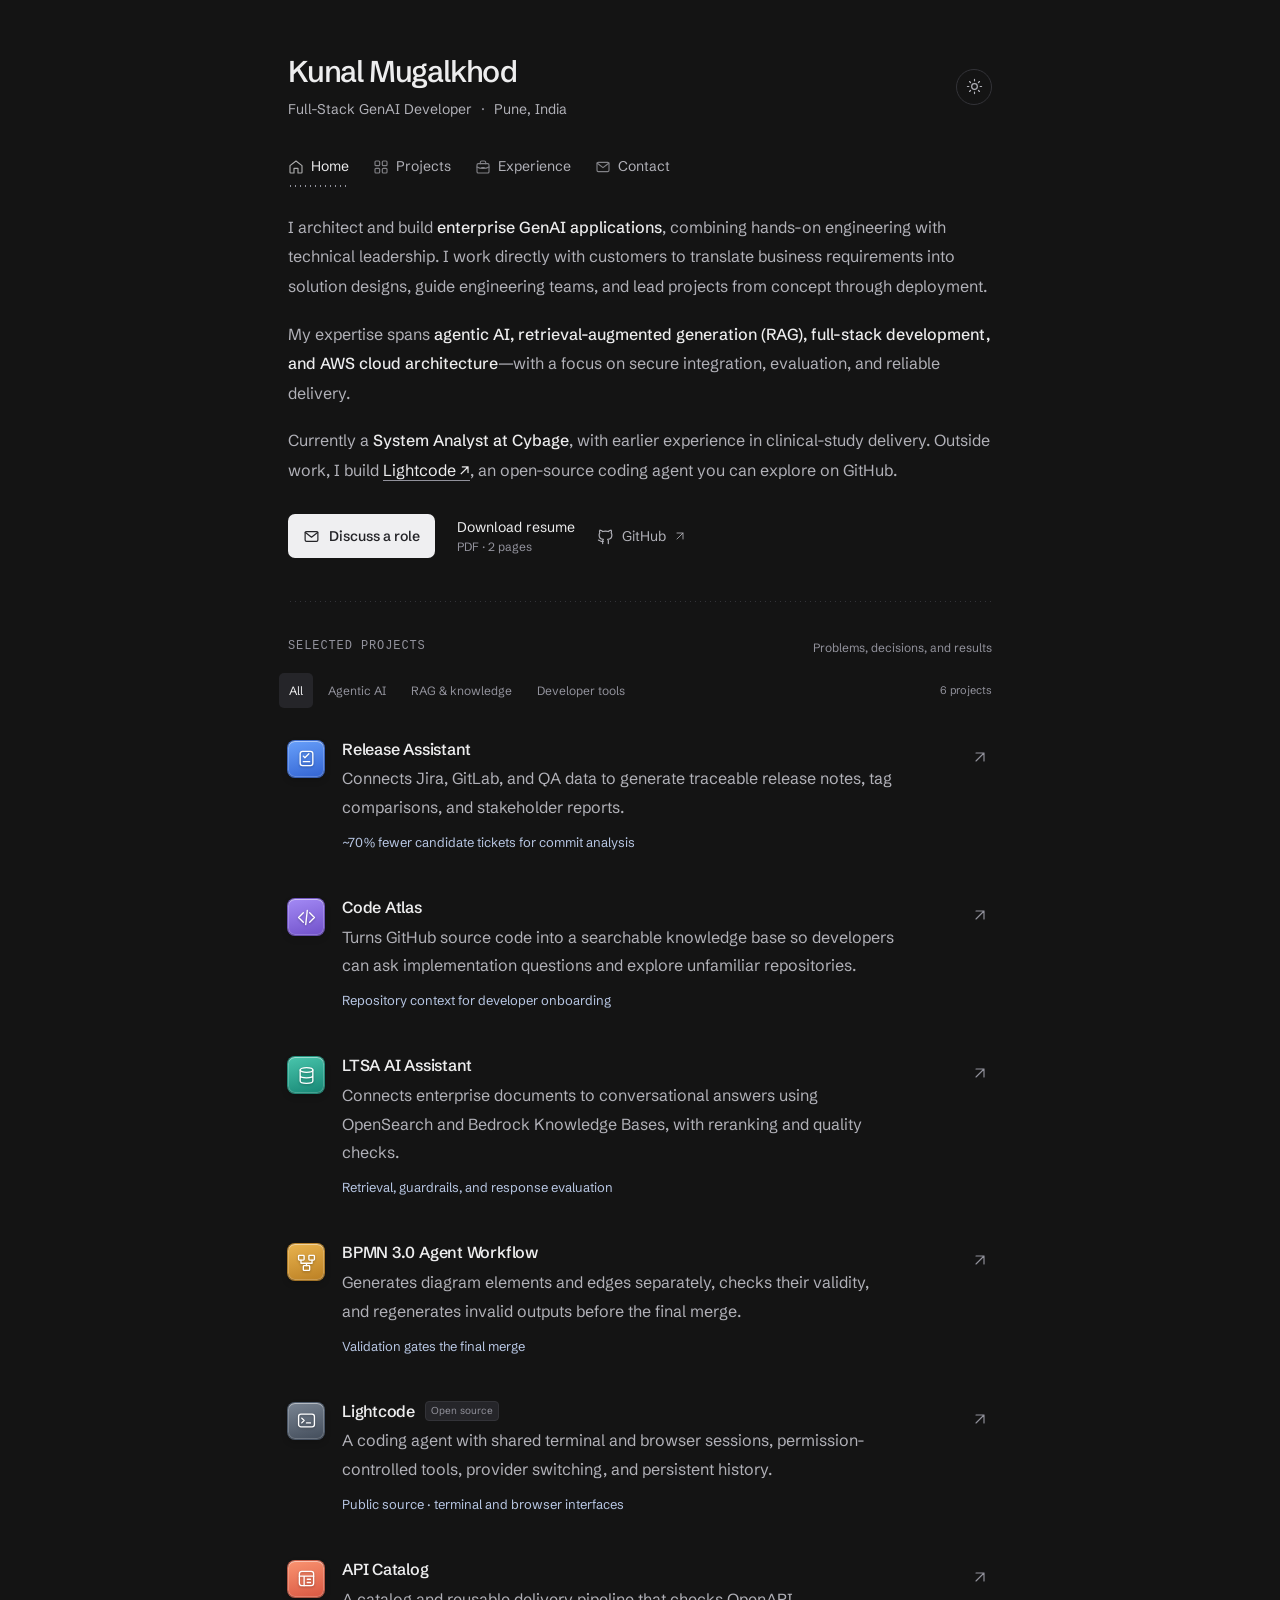
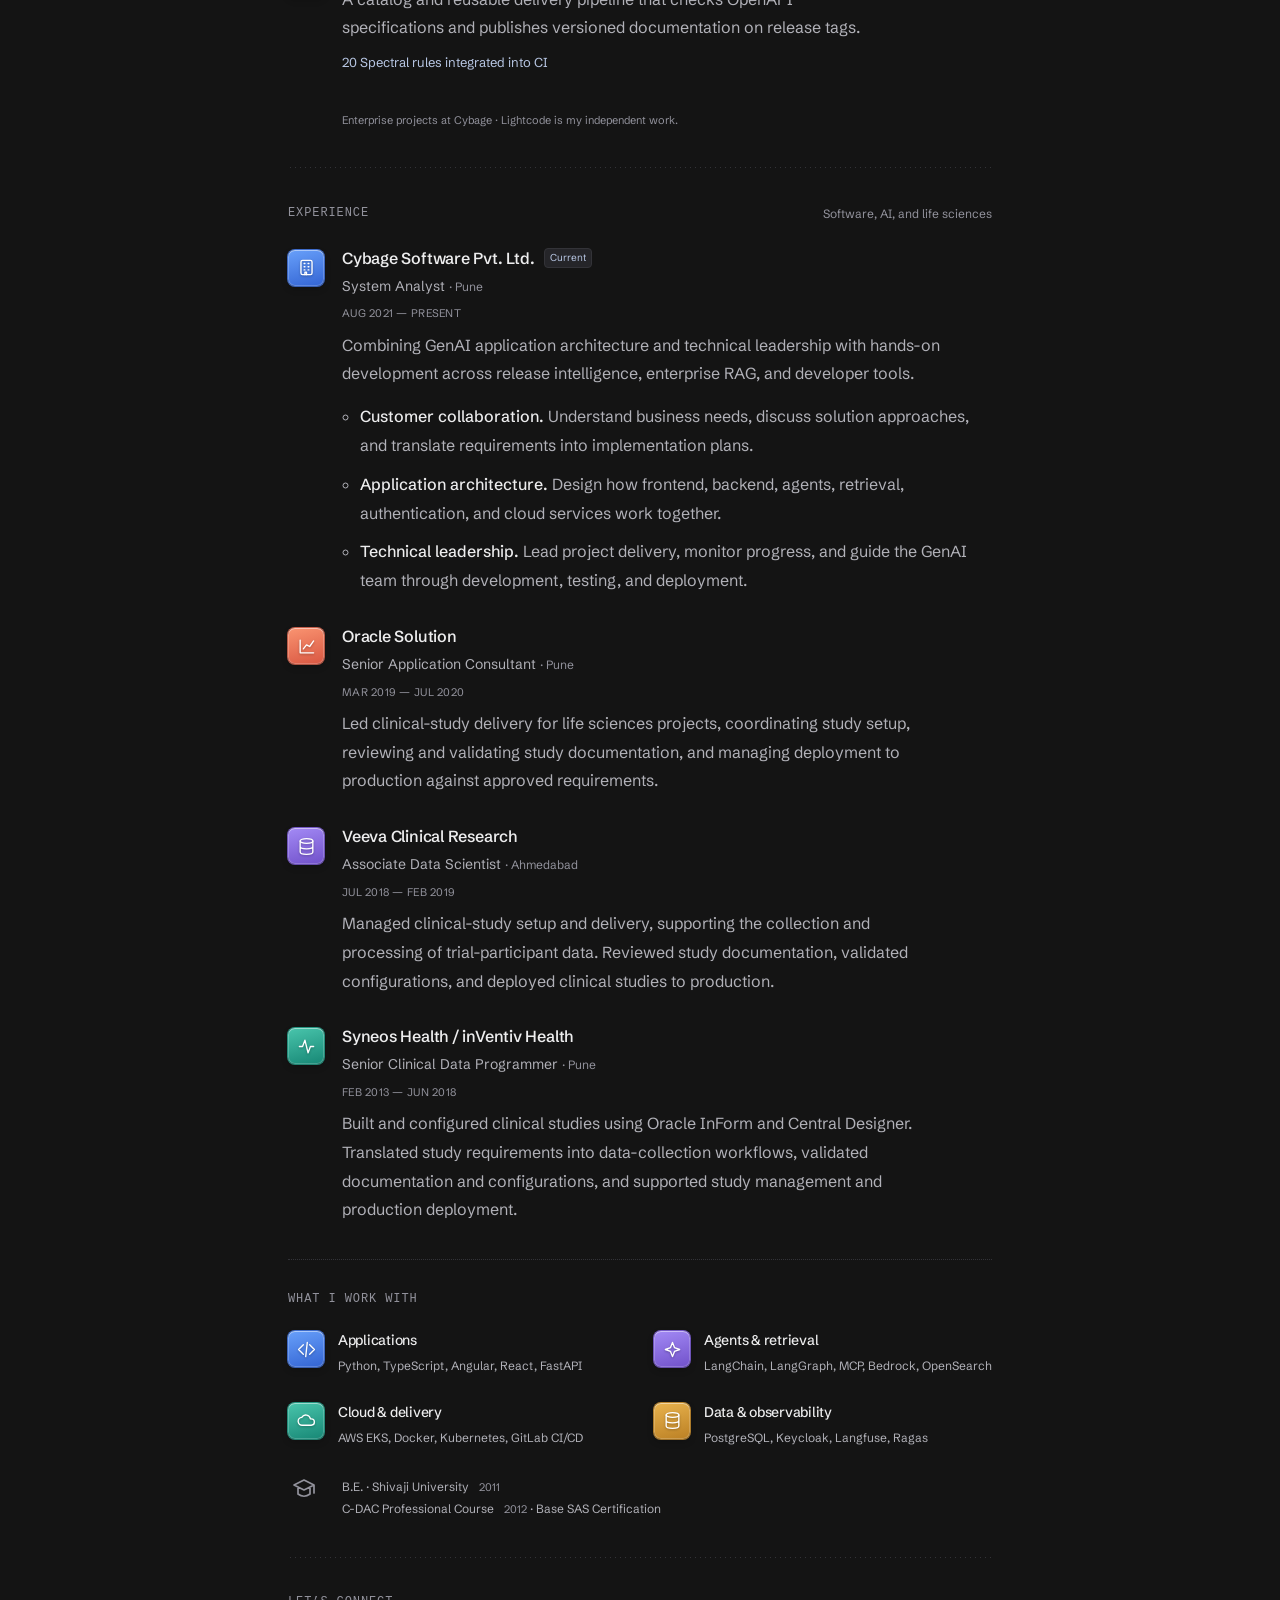
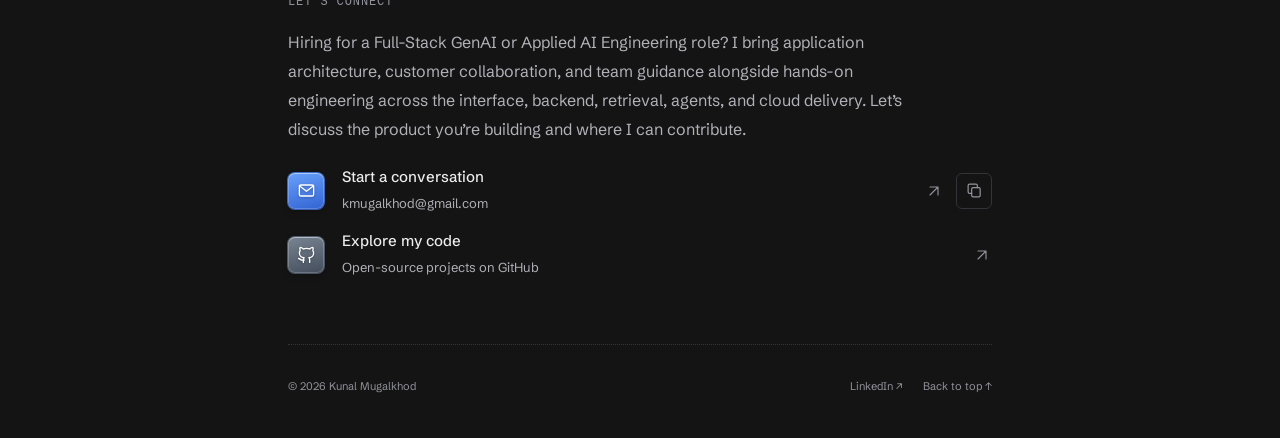
==== index.html @ e8d81442 "Portfolio" ====
<!doctype html>
<html lang="en" data-theme="dark">
<head>
  <meta charset="UTF-8"><meta name="viewport" content="width=device-width, initial-scale=1">
  <meta name="theme-color" content="#141414">
  <meta name="description" content="Kunal Mugalkhod, Full-Stack GenAI Developer. GenAI application architecture, customer collaboration, technical leadership, and hands-on delivery with Python, Angular, FastAPI, and AWS.">
  <meta property="og:title" content="Kunal Mugalkhod — Full-Stack GenAI Developer">
  <meta property="og:description" content="GenAI architecture and technical leadership: translating customer needs into applications, guiding teams, and delivering enterprise AI.">
  <meta property="og:type" content="website">
  <title>Kunal Mugalkhod — Full-Stack GenAI Developer</title>
  <link rel="icon" href="./favicon.svg" type="image/svg+xml">
  <link rel="preload" href="./fonts/Schibsted-latin.woff" as="font" type="font/woff" crossorigin>
  <link rel="stylesheet" href="./styles.css"><script src="./app.js" defer></script>
</head>
<body>
  <a class="skip-link" href="#main">Skip to content</a>
  <div class="page-shell">
    <header id="home" class="site-header wrap">
      <div class="identity-row"><div><h1 id="hero-title">Kunal Mugalkhod</h1><p class="role-line">Full-Stack GenAI Developer <span>·</span> Pune, India</p></div><button id="theme-toggle" class="theme-toggle" aria-label="Switch to light theme" title="Switch to light theme"><svg viewBox="0 0 24 24" fill="none" stroke="currentColor" stroke-width="1.7" stroke-linecap="round" stroke-linejoin="round" aria-hidden="true"><circle cx="12" cy="12" r="4"/><path d="M12 2v2m0 16v2M2 12h2m16 0h2M5 5l1.4 1.4m11.2 11.2L19 19M5 19l1.4-1.4M17.6 6.4 19 5"/></svg></button></div>
      <div class="navigation-row"><nav id="navigation" aria-label="Main navigation"><a href="#home" aria-current="location"><svg viewBox="0 0 24 24" fill="none" stroke="currentColor" stroke-width="1.7" stroke-linecap="round" stroke-linejoin="round" aria-hidden="true"><path d="m3 10 9-7 9 7v10a1 1 0 0 1-1 1h-5v-7H9v7H4a1 1 0 0 1-1-1Z"/></svg><span>Home</span></a><a href="#work"><svg viewBox="0 0 24 24" fill="none" stroke="currentColor" stroke-width="1.7" stroke-linecap="round" stroke-linejoin="round" aria-hidden="true"><rect x="3" y="3" width="7" height="7" rx="1.5"/><rect x="14" y="3" width="7" height="7" rx="1.5"/><rect x="3" y="14" width="7" height="7" rx="1.5"/><rect x="14" y="14" width="7" height="7" rx="1.5"/></svg><span>Projects</span></a><a href="#journey"><svg viewBox="0 0 24 24" fill="none" stroke="currentColor" stroke-width="1.7" stroke-linecap="round" stroke-linejoin="round" aria-hidden="true"><rect x="3" y="7" width="18" height="14" rx="2"/><path d="M8 7V5a2 2 0 0 1 2-2h4a2 2 0 0 1 2 2v2M3 12c5 3 13 3 18 0m-11 1h4"/></svg><span>Experience</span></a><a href="#contact"><svg viewBox="0 0 24 24" fill="none" stroke="currentColor" stroke-width="1.7" stroke-linecap="round" stroke-linejoin="round" aria-hidden="true"><rect x="3" y="5" width="18" height="14" rx="2"/><path d="m3 6 9 7 9-7"/></svg><span>Contact</span></a></nav></div>
    </header>
    <main id="main">
      <section class="hero wrap" aria-labelledby="hero-title">
<div class="intro-prose"><p>I architect and build <strong>enterprise GenAI applications</strong>, combining hands-on engineering with technical leadership. I work directly with customers to translate business requirements into solution designs, guide engineering teams, and lead projects from concept through deployment.</p><p>My expertise spans <strong>agentic AI, retrieval-augmented generation (RAG), full-stack development, and AWS cloud architecture</strong>—with a focus on secure integration, evaluation, and reliable delivery.</p><p>Currently a <strong>System Analyst at Cybage</strong>, with earlier experience in clinical-study delivery. Outside work, I build <a href="https://github.com/kmugalkhod/lightcode" target="_blank" rel="noopener noreferrer" class="inline-link">Lightcode ↗</a>, an open-source coding agent you can explore on GitHub.</p></div>
        <div class="intro-actions"><a class="button primary" href="mailto:kmugalkhod@gmail.com"><svg viewBox="0 0 24 24" fill="none" stroke="currentColor" stroke-width="1.7" stroke-linecap="round" stroke-linejoin="round" aria-hidden="true"><rect x="3" y="5" width="18" height="14" rx="2"/><path d="m3 6 9 7 9-7"/></svg>Discuss a role</a><a class="resume-link" href="./Kunal-Mugalkhod-Resume.pdf" download>Download resume <span>PDF · 2 pages</span></a><a class="social-inline" href="https://github.com/kmugalkhod" target="_blank" rel="noopener noreferrer"><svg viewBox="0 0 24 24" fill="none" stroke="currentColor" stroke-width="1.7" stroke-linecap="round" stroke-linejoin="round" aria-hidden="true"><path d="M9 19c-5 1-5-2-7-2m14 5v-4a3 3 0 0 0-1-2c3 0 6-2 6-6a5 5 0 0 0-1-3 5 5 0 0 0 0-4s-2 0-4 2a13 13 0 0 0-8 0C6 3 4 3 4 3a5 5 0 0 0 0 4 5 5 0 0 0-1 3c0 4 3 6 6 6a3 3 0 0 0-1 2v4"/></svg>GitHub <svg viewBox="0 0 24 24" fill="none" stroke="currentColor" stroke-width="1.7" stroke-linecap="round" stroke-linejoin="round" aria-hidden="true"><path d="M6 18 18 6M6 6h12v12"/></svg></a></div>
      </section>
      <div class="separator wrap" aria-hidden="true"></div>
      <section id="work" class="work-section wrap" aria-labelledby="work-title">
        <div class="section-heading"><h2 id="work-title">Selected projects</h2><span class="section-caption">Problems, decisions, and results</span></div>
        <div class="filter-bar"><div class="filters" role="group" aria-label="Filter projects"><button class="active" data-filter="all" aria-pressed="true">All</button><button data-filter="agents" aria-pressed="false">Agentic AI</button><button data-filter="rag" aria-pressed="false">RAG & knowledge</button><button data-filter="tools" aria-pressed="false">Developer tools</button></div><p id="result-count" aria-live="polite">6 projects</p></div>
        <div id="project-grid" class="project-grid"></div>
        <noscript><p>Project details require JavaScript. My work includes Release Assistant, Code Atlas, LTSA AI Assistant using Amazon OpenSearch and Amazon Bedrock Knowledge Bases, a BPMN 3.0 agent workflow, Lightcode, and API Catalog. <a href="mailto:kmugalkhod@gmail.com">Contact me for details.</a></p></noscript>
        <p class="work-note">Enterprise projects at Cybage · Lightcode is my independent work.</p>
      </section>
      <div class="separator wrap" aria-hidden="true"></div>
      <section id="journey" class="journey-section wrap" aria-labelledby="journey-title">
        <div class="section-heading"><h2 id="journey-title">Experience</h2><span class="section-caption">Software, AI, and life sciences</span></div>
        <ol class="timeline">
          <li><span class="icon-tile blue" aria-hidden="true"><svg viewBox="0 0 24 24" fill="none" stroke="currentColor" stroke-width="1.7" stroke-linecap="round" stroke-linejoin="round" aria-hidden="true"><rect x="5" y="3" width="14" height="18" rx="2"/><path d="M9 7h1m4 0h1m-6 4h1m4 0h1m-6 4h1m4 0h1m-5 6v-3h2v3"/></svg></span><div class="job-content"><div class="job-heading"><h3>Cybage Software Pvt. Ltd.</h3><span class="current-badge">Current</span></div><p class="role">System Analyst <span>· Pune</span></p><p class="timeline-meta">AUG 2021 — PRESENT</p><p class="job-description">Combining GenAI application architecture and technical leadership with hands-on development across release intelligence, enterprise RAG, and developer tools.</p><ul class="job-responsibilities"><li><strong>Customer collaboration.</strong> Understand business needs, discuss solution approaches, and translate requirements into implementation plans.</li><li><strong>Application architecture.</strong> Design how frontend, backend, agents, retrieval, authentication, and cloud services work together.</li><li><strong>Technical leadership.</strong> Lead project delivery, monitor progress, and guide the GenAI team through development, testing, and deployment.</li></ul></div></li>
          <li><span class="icon-tile coral" aria-hidden="true"><svg viewBox="0 0 24 24" fill="none" stroke="currentColor" stroke-width="1.7" stroke-linecap="round" stroke-linejoin="round" aria-hidden="true"><path d="M4 4v16h17M8 15l4-5 4 2 5-7"/></svg></span><div class="job-content"><div class="job-heading"><h3>Oracle Solution</h3></div><p class="role">Senior Application Consultant <span>· Pune</span></p><p class="timeline-meta">MAR 2019 — JUL 2020</p><p class="job-description">Led clinical-study delivery for life sciences projects, coordinating study setup, reviewing and validating study documentation, and managing deployment to production against approved requirements.</p></div></li>
          <li><span class="icon-tile violet" aria-hidden="true"><svg viewBox="0 0 24 24" fill="none" stroke="currentColor" stroke-width="1.7" stroke-linecap="round" stroke-linejoin="round" aria-hidden="true"><ellipse cx="12" cy="5" rx="8" ry="3"/><path d="M4 5v14c0 4 16 4 16 0V5M4 12c0 4 16 4 16 0"/></svg></span><div class="job-content"><div class="job-heading"><h3>Veeva Clinical Research</h3></div><p class="role">Associate Data Scientist <span>· Ahmedabad</span></p><p class="timeline-meta">JUL 2018 — FEB 2019</p><p class="job-description">Managed clinical-study setup and delivery, supporting the collection and processing of trial-participant data. Reviewed study documentation, validated configurations, and deployed clinical studies to production.</p></div></li>
          <li><span class="icon-tile teal" aria-hidden="true"><svg viewBox="0 0 24 24" fill="none" stroke="currentColor" stroke-width="1.7" stroke-linecap="round" stroke-linejoin="round" aria-hidden="true"><path d="M3 12h4l3-8 4 16 3-8h4"/></svg></span><div class="job-content"><div class="job-heading"><h3>Syneos Health / inVentiv Health</h3></div><p class="role">Senior Clinical Data Programmer <span>· Pune</span></p><p class="timeline-meta">FEB 2013 — JUN 2018</p><p class="job-description">Built and configured clinical studies using Oracle InForm and Central Designer. Translated study requirements into data-collection workflows, validated documentation and configurations, and supported study management and production deployment.</p></div></li>
        </ol>
        <div class="skills-section"><h3 class="subheading">What I work with</h3><div class="skill-grid">
          <div class="skill-item"><span class="icon-tile blue" aria-hidden="true"><svg viewBox="0 0 24 24" fill="none" stroke="currentColor" stroke-width="1.7" stroke-linecap="round" stroke-linejoin="round" aria-hidden="true"><path d="m8 6-6 6 6 6m8-12 6 6-6 6m-3-15-2 18"/></svg></span><div><h4>Applications</h4><p>Python, TypeScript, Angular, React, FastAPI</p></div></div>
          <div class="skill-item"><span class="icon-tile violet" aria-hidden="true"><svg viewBox="0 0 24 24" fill="none" stroke="currentColor" stroke-width="1.7" stroke-linecap="round" stroke-linejoin="round" aria-hidden="true"><path d="m12 3 2.5 6.5L21 12l-6.5 2.5L12 21l-2.5-6.5L3 12l6.5-2.5Z"/></svg></span><div><h4>Agents & retrieval</h4><p>LangChain, LangGraph, MCP, Bedrock, OpenSearch</p></div></div>
          <div class="skill-item"><span class="icon-tile teal" aria-hidden="true"><svg viewBox="0 0 24 24" fill="none" stroke="currentColor" stroke-width="1.7" stroke-linecap="round" stroke-linejoin="round" aria-hidden="true"><path d="M7 18h11a4 4 0 0 0 0-8h-1a6 6 0 0 0-11-2 5 5 0 0 0 1 10Z"/></svg></span><div><h4>Cloud & delivery</h4><p>AWS EKS, Docker, Kubernetes, GitLab CI/CD</p></div></div>
          <div class="skill-item"><span class="icon-tile amber" aria-hidden="true"><svg viewBox="0 0 24 24" fill="none" stroke="currentColor" stroke-width="1.7" stroke-linecap="round" stroke-linejoin="round" aria-hidden="true"><ellipse cx="12" cy="5" rx="8" ry="3"/><path d="M4 5v14c0 4 16 4 16 0V5M4 12c0 4 16 4 16 0"/></svg></span><div><h4>Data & observability</h4><p>PostgreSQL, Keycloak, Langfuse, Ragas</p></div></div>
        </div></div>
        <div class="education"><svg viewBox="0 0 24 24" fill="none" stroke="currentColor" stroke-width="1.7" stroke-linecap="round" stroke-linejoin="round" aria-hidden="true"><path d="m2 9 10-5 10 5-10 5L2 9Zm4 2v7c4 3 8 3 12 0v-7M22 9v8"/></svg><div><p>B.E. · Shivaji University <span>2011</span></p><p>C-DAC Professional Course <span>2012</span> · Base SAS Certification</p></div></div>
        <div class="separator" aria-hidden="true"></div>
        <div id="contact" class="contact-section"><div class="section-heading"><h2>Let’s connect</h2></div><p class="contact-intro">Hiring for a Full-Stack GenAI or Applied AI Engineering role? I bring application architecture, customer collaboration, and team guidance alongside hands-on engineering across the interface, backend, retrieval, agents, and cloud delivery. Let’s discuss the product you’re building and where I can contribute.</p>
          <div class="contact-list"><div class="contact-row"><a class="contact-link" href="mailto:kmugalkhod@gmail.com"><span class="icon-tile blue" aria-hidden="true"><svg viewBox="0 0 24 24" fill="none" stroke="currentColor" stroke-width="1.7" stroke-linecap="round" stroke-linejoin="round" aria-hidden="true"><rect x="3" y="5" width="18" height="14" rx="2"/><path d="m3 6 9 7 9-7"/></svg></span><span><strong>Start a conversation</strong><span class="contact-description">kmugalkhod@gmail.com</span></span><span class="row-arrow"><svg viewBox="0 0 24 24" fill="none" stroke="currentColor" stroke-width="1.7" stroke-linecap="round" stroke-linejoin="round" aria-hidden="true"><path d="M6 18 18 6M6 6h12v12"/></svg></span></a><button id="copy-email" aria-label="Copy email address" title="Copy email"><svg viewBox="0 0 24 24" fill="none" stroke="currentColor" stroke-width="1.7" stroke-linecap="round" stroke-linejoin="round" aria-hidden="true"><rect x="8" y="8" width="12" height="13" rx="2"/><path d="M16 8V5a2 2 0 0 0-2-2H5a2 2 0 0 0-2 2v9a2 2 0 0 0 2 2h3"/></svg></button></div><a class="contact-link" href="https://github.com/kmugalkhod" target="_blank" rel="noopener noreferrer"><span class="icon-tile slate" aria-hidden="true"><svg viewBox="0 0 24 24" fill="none" stroke="currentColor" stroke-width="1.7" stroke-linecap="round" stroke-linejoin="round" aria-hidden="true"><path d="M9 19c-5 1-5-2-7-2m14 5v-4a3 3 0 0 0-1-2c3 0 6-2 6-6a5 5 0 0 0-1-3 5 5 0 0 0 0-4s-2 0-4 2a13 13 0 0 0-8 0C6 3 4 3 4 3a5 5 0 0 0 0 4 5 5 0 0 0-1 3c0 4 3 6 6 6a3 3 0 0 0-1 2v4"/></svg></span><span><strong>Explore my code</strong><span class="contact-description">Open-source projects on GitHub</span></span><span class="row-arrow"><svg viewBox="0 0 24 24" fill="none" stroke="currentColor" stroke-width="1.7" stroke-linecap="round" stroke-linejoin="round" aria-hidden="true"><path d="M6 18 18 6M6 6h12v12"/></svg></span></a></div>
          <span id="copy-status" role="status"></span>
        </div>
      </section>
    </main>
    <footer class="wrap"><span>© 2026 Kunal Mugalkhod</span><div class="social-links"><a href="https://www.linkedin.com/in/kunal-mugalkhod-437027b0/" target="_blank" rel="noopener noreferrer">LinkedIn ↗</a><a href="#home" aria-label="Back to top">Back to top ↑</a></div></footer>
  </div>
  <dialog id="project-dialog" aria-labelledby="dialog-title"><button class="dialog-close" aria-label="Close project details">✕</button><div id="dialog-content"></div></dialog>
</body>
</html>
---- styles.css ----
@font-face{font-family:"Schibsted Grotesk";src:url('./fonts/Schibsted-latin.woff') format('woff');font-style:normal;font-weight:400 900;font-display:swap}
:root{color-scheme:dark;--bg:#141414;--shell:#141414;--panel:#1b1b1d;--hover:#202023;--text:#ededee;--muted:#b1b1b8;--faint:#92929c;--line:#333338;--accent:#b8c7e4;--tag:#252529;--button:#efeff1;--button-text:#242428;--font:"Schibsted Grotesk",ui-sans-serif,system-ui,sans-serif;--mono:ui-monospace,SFMono-Regular,Consolas,monospace}
html[data-theme="light"]{color-scheme:light;--bg:#f6f5f3;--shell:#f6f5f3;--panel:#fff;--hover:#eae9e7;--text:#282830;--muted:#5b5b66;--faint:#73737e;--line:#cfced4;--accent:#365e91;--tag:#eeedf0;--button:#282830;--button-text:#fff}
*{box-sizing:border-box}html{scroll-behavior:smooth;scroll-padding-top:24px}body{margin:0;background:var(--bg);color:var(--text);font:16px/1.75 var(--font);-webkit-font-smoothing:antialiased}body:has(dialog[open]){overflow:hidden}::selection{background:#677eb15c}a{color:inherit;text-decoration:none}button{font:inherit;color:inherit;cursor:pointer;border:0;background:none}a,button{-webkit-tap-highlight-color:transparent}a:focus-visible,button:focus-visible{outline:2px solid var(--accent);outline-offset:5px}button:disabled{cursor:default;opacity:.5}[hidden]{display:none!important}svg{display:block;flex-shrink:0;width:20px;height:20px}h1,h2,h3,h4,p{margin:0}h1,h2,h3,h4{line-height:1.35;font-weight:550;letter-spacing:-.018em}p{overflow-wrap:break-word}.page-shell{min-height:100vh}.wrap{width:calc(100% - 48px);max-width:704px;margin-inline:auto}.site-header{padding-top:52px}.identity-row{display:flex;align-items:center;justify-content:space-between;gap:24px}.identity-row h1{font-size:30px;font-weight:550;letter-spacing:-.04em}.role-line{font-size:14px;line-height:1.7;color:var(--muted);margin-top:5px}.role-line>span{color:var(--faint);margin:0 5px}.theme-toggle{width:36px;height:36px;display:grid;place-items:center;border:1px solid var(--line);border-radius:50%;color:var(--muted);flex-shrink:0}.theme-toggle svg{width:17px;height:17px}.theme-toggle:hover{background:var(--hover);color:var(--text)}.navigation-row{margin-top:24px;position:relative}nav{display:flex;gap:24px;align-items:center;font-size:14px;color:var(--muted)}nav>a{display:flex;align-items:center;gap:7px;padding:9px 0;position:relative}nav>a>svg{width:16px;height:16px;opacity:.7}nav>a:after{content:'';height:2px;position:absolute;inset-inline:0;bottom:1px;background-image:radial-gradient(circle,var(--faint) 1px,transparent 1px);background-size:5px 2px;opacity:0;transition:opacity .2s}nav>a[aria-current],nav>a:hover{color:var(--text)}nav>a[aria-current]:after,nav>a:hover:after{opacity:1}.menu-toggle{display:none}.skip-link{position:fixed;left:15px;top:10px;padding:10px 16px;background:var(--button);color:var(--button-text);z-index:200;transform:translateY(-160%)}.skip-link:focus{transform:none}
.hero{padding-top:25px}.intro-prose{font-size:16px;line-height:1.85;color:var(--muted)}.intro-prose p+p{margin-top:18px}.intro-prose strong{font-weight:500;color:var(--text)}.inline-link{color:var(--text);text-decoration:underline;text-decoration-color:var(--faint);text-underline-offset:4px}.inline-link:hover{color:var(--accent)}.intro-actions{display:flex;gap:24px;align-items:center;margin-top:23px}.button{display:inline-flex;align-items:center;justify-content:center;gap:9px;font-size:13px;font-weight:550;padding:10px 15px;border-radius:7px;min-height:42px;transition:transform .18s,opacity .18s}.primary{color:var(--button-text);background:var(--button)}.primary:hover{opacity:.87;transform:translateY(-1px)}.button svg{width:17px;height:17px}.social-inline{display:flex;align-items:center;gap:8px;min-height:42px;font-size:13px;color:var(--muted)}.social-inline>svg{width:17px;height:17px}.social-inline>svg:last-child{width:12px;height:12px}.social-inline:hover{color:var(--text)}.separator{height:1px;margin-top:37px;margin-bottom:35px;background-image:radial-gradient(circle,var(--line) .8px,transparent .8px);background-size:5px 1px;background-repeat:repeat-x}
.section-heading{display:flex;align-items:center;justify-content:space-between;gap:20px}.section-heading h2,.subheading{font:12px/1.6 var(--mono);text-transform:uppercase;font-weight:400;letter-spacing:.075em;color:var(--faint)}.section-caption{font-size:12px;color:var(--faint)}.filter-bar{display:flex;align-items:center;justify-content:space-between;gap:10px;margin:15px 0 12px}.filters{display:flex;gap:5px;flex-wrap:wrap}.filters button{font-size:12px;color:var(--faint);padding:7px 9px;min-height:34px;border:1px solid transparent;border-radius:5px;line-height:1.6;transition:color .2s,background .2s}.filters button:first-child{margin-left:-9px}.filters button.active{background:var(--tag);color:var(--text)}.filters button:hover{background:var(--hover);color:var(--text)}#result-count{color:var(--faint);font-size:11px;white-space:nowrap}.project-grid{display:flex;flex-direction:column;gap:6px}.project-card{position:relative;display:grid;grid-template-columns:36px minmax(0,1fr) 24px;gap:18px;align-items:start;padding:15px 12px;margin-inline:-12px;border-radius:10px;transition:background .22s;isolation:isolate}.project-card:hover{background:var(--hover)}.project-card:has(button:focus-visible){outline:2px solid var(--accent);outline-offset:3px}.project-card .icon-tile{margin-top:2px}.row-copy{min-width:0}.row-heading{display:flex;gap:10px;align-items:center;flex-wrap:wrap}.row-copy h3{font-size:16px;font-weight:550;letter-spacing:-.014em}.open-badge{font-size:10px;line-height:1.6;color:var(--faint);background:var(--tag);border:1px solid var(--line);border-radius:4px;padding:1px 5px}.card-description{font-size:14px;line-height:1.75;color:var(--muted);margin-top:4px;max-width:555px}.details-button{display:grid;place-items:center;width:24px;height:32px;padding:0;color:var(--faint);margin-top:2px}.details-button:after{content:'';position:absolute;inset:0;border-radius:10px}.details-button svg{width:16px;height:16px;transition:transform .2s}.project-card:hover .details-button{color:var(--text)}.project-card:hover .details-button svg{transform:translate(2px,-2px)}.work-note{font-size:11px;line-height:1.7;color:var(--faint);margin:19px 0 0;padding-left:54px}
.icon-tile{--top:#6395f2;--bottom:#3564ce;--shadow:#426fc7;display:grid;place-items:center;width:36px;height:36px;flex-shrink:0;background:linear-gradient(165deg,var(--top),var(--bottom));border-radius:7px;color:#fff;box-shadow:inset 0 1px 0 #ffffff55,inset 0 0 0 1px #ffffff30,0 3px 7px #0003,0 0 0 1px var(--shadow);position:relative;transition:transform .2s}.icon-tile>svg{width:19px;height:19px;filter:drop-shadow(0 1px 1px #0004)}.blue{--top:#68a0fa;--bottom:#3364d3;--shadow:#416fd0}.coral{--top:#fa9471;--bottom:#d95742;--shadow:#ca624d}.violet{--top:#a38af5;--bottom:#7151ca;--shadow:#785bca}.teal{--top:#49c5ac;--bottom:#178775;--shadow:#289985}.amber{--top:#e9b34e;--bottom:#bb8024;--shadow:#bd872f}.slate{--top:#798492;--bottom:#434d5b;--shadow:#536072}.project-card:hover .icon-tile,.contact-link:hover .icon-tile{transform:translateY(-2px) rotate(-3deg)}
.timeline{list-style:none;margin:23px 0 0;padding:0;display:flex;flex-direction:column;gap:27px}.timeline li{display:grid;grid-template-columns:36px minmax(0,1fr);gap:18px;align-items:start}.timeline li>.icon-tile{margin-top:3px}.job-content{position:relative;min-width:0}.job-heading{display:flex;align-items:center;gap:10px;min-height:23px}.job-content h3{font-size:16px;letter-spacing:-.014em}.current-badge{font-size:10px;line-height:1.6;padding:1px 5px;border:1px solid var(--line);border-radius:4px;color:var(--accent);background:var(--tag)}.role{font-size:14px;color:var(--muted);margin-top:4px}.role>span{color:var(--faint);font-size:12px}.timeline-meta{font-size:11px;color:var(--faint);letter-spacing:.025em;margin-top:6px}.job-description{font-size:13px;line-height:1.8;color:var(--muted);margin-top:7px;max-width:600px}.skills-section{margin-top:35px;padding-top:30px;border-top:1px dotted var(--line)}.skill-grid{display:grid;grid-template-columns:1fr 1fr;gap:26px 28px;margin-top:22px}.skill-item{display:grid;grid-template-columns:36px minmax(0,1fr);gap:14px;align-items:start}.skill-item h4{font-size:14px;font-weight:500}.skill-item p{font-size:12px;line-height:1.8;color:var(--muted);margin-top:5px}.education{display:flex;gap:14px;align-items:flex-start;font-size:12px;line-height:1.8;color:var(--muted);margin-top:28px;padding-left:4px}.education>svg{width:24px;height:24px;color:var(--faint);margin-right:12px}.education p>span{font-size:11px;color:var(--faint);margin-left:7px}.contact-intro{font-size:14px;line-height:1.85;color:var(--muted);margin-top:16px;max-width:620px}.contact-list{display:flex;flex-direction:column;gap:15px;margin-top:23px}.contact-row{display:flex;align-items:center;gap:12px}.contact-link{display:grid;grid-template-columns:36px minmax(0,1fr) 20px;align-items:center;gap:18px;flex:1;min-width:0}.contact-link strong{display:block;font-size:15px;font-weight:500;line-height:1.5}.contact-description{display:block;font-size:13px;color:var(--muted);line-height:1.8;margin-top:3px}.row-arrow{color:var(--faint);display:grid;place-items:center}.row-arrow svg{width:16px;height:16px}#copy-email{display:grid;place-items:center;color:var(--faint);width:36px;height:36px;padding:7px;border:1px solid var(--line);border-radius:6px}#copy-email:hover{color:var(--text);background:var(--hover)}#copy-email svg{width:17px;height:17px}#copy-status{display:block;min-height:20px;font-size:12px;color:var(--accent);padding-left:54px;margin-top:10px}footer{display:flex;justify-content:space-between;align-items:center;gap:25px;margin-top:35px!important;padding:24px 0 34px;border-top:1px dotted var(--line);color:var(--faint);font-size:11px}.social-links{display:flex;gap:20px}.social-links a{padding:8px 0}.social-links a:hover{color:var(--text)}
.tags{display:flex;flex-wrap:wrap;gap:7px}.tags span{font-size:12px;color:var(--muted);padding:3px 8px;background:var(--tag);border:1px solid var(--line);border-radius:5px}
dialog{width:min(780px,calc(100% - 36px));max-height:90dvh;padding:38px;border:1px solid var(--line);border-radius:13px;background:var(--shell);color:var(--text);box-shadow:0 25px 100px #0005}dialog::backdrop{background:#0008;backdrop-filter:blur(5px)}.dialog-close{position:absolute;right:13px;top:13px;width:30px;height:30px;border:1px solid var(--line);background:var(--panel);border-radius:50%;font-size:11px;color:var(--muted)}.dialog-close:hover{color:var(--text);background:var(--hover)}.eyebrow{font-size:9px;letter-spacing:.08em;color:var(--faint);line-height:1.8;padding-right:14px}#dialog-title{font-size:29px;margin:16px 0 13px;letter-spacing:-.04em}.dialog-summary{font-size:14px;color:var(--muted);line-height:1.8}.dialog-grid{display:grid;grid-template-columns:1fr 1fr;gap:26px;margin:29px 0}.detail-heading{font-size:10px;letter-spacing:.07em;color:var(--text);margin-bottom:10px}.dialog-grid p,.dialog-grid li{font-size:12px;line-height:1.8;color:var(--muted)}.dialog-grid ul{padding-left:16px;margin:0}.modal-links{display:flex;gap:20px;margin-top:25px}.modal-links a{font-size:12px;text-decoration:underline;text-underline-offset:4px}.dialog-footnote{font-size:10px;color:var(--faint);margin-top:19px;line-height:1.8}.dialog-flow{padding:22px;margin-top:25px;background:var(--panel);border:1px solid var(--line);border-radius:8px}.dialog-flow h3{font-size:16px;margin-bottom:6px}.dialog-flow>p{font-size:11px;color:var(--muted)}.flow-stages{display:grid;grid-template-columns:1fr 1fr;gap:10px;margin-top:18px}.flow-stage{padding:13px;border:1px solid var(--line);border-radius:5px;color:var(--muted);font-size:11px;line-height:1.7}.flow-stage strong{display:block;font-weight:550;font-size:12px;margin-bottom:5px}.flow-stage:last-child{grid-column:1/-1}.flow-stage.active{border-color:var(--accent);color:var(--text);background:var(--tag)}.flow-status{font-size:11px;line-height:1.8;color:var(--text);min-height:60px;padding-top:18px}.flow-controls,.branch-controls{display:flex;align-items:center;gap:9px;flex-wrap:wrap}.flow-controls{margin-top:12px}.flow-controls button{padding:8px 12px;border:1px solid var(--line);border-radius:5px;font-size:11px;background:var(--tag)}.flow-controls .flow-next{background:var(--button);color:var(--button-text)}.flow-description{margin-top:18px;line-height:1.8}.reveal{animation:arrive .3s both}@keyframes arrive{from{opacity:.5;translate:0 5px}to{opacity:1;translate:0 0}}

dialog{width:min(900px,calc(100% - 40px));padding:42px}.dialog-close{width:40px;height:40px;font-size:14px}.eyebrow{font-size:11px}#dialog-title{font-size:34px}.dialog-summary{font-size:16px}.detail-heading{font-size:12px}.dialog-grid p,.dialog-grid li{font-size:14px}.dialog-grid{gap:32px}.dialog-footnote{font-size:12px}.modal-links a{font-size:14px}.dialog-flow h3{font-size:20px}.dialog-flow>p,.flow-stage,.flow-status,.flow-controls button{font-size:13px}.flow-stage strong{font-size:14px}.flow-controls button{min-height:42px}

@media(max-width:800px){.wrap{max-width:704px}.identity-row h1{font-size:29px}.site-header{padding-top:37px}}
@media(max-width:600px){.wrap{width:calc(100% - 40px)}.site-header{padding-top:27px}.identity-row{gap:16px}.identity-row h1{font-size:27px;letter-spacing:-.035em}.role-line{font-size:12px;margin-top:6px}.role-line>span{margin:0 3px}.theme-toggle{width:34px;height:34px}.navigation-row{margin-top:20px}nav{gap:19px;font-size:12px;justify-content:space-between}nav>a{gap:5px;min-height:42px}nav>a>svg{width:15px;height:15px}.hero{padding-top:20px}.intro-prose{font-size:15px;line-height:1.9}.intro-prose p+p{margin-top:17px}.intro-actions{gap:23px;margin-top:20px}.button{font-size:13px}.social-inline{font-size:13px}.separator{margin-top:30px;margin-bottom:28px}.section-heading{gap:12px;align-items:baseline;flex-wrap:wrap}.section-heading h2,.subheading{font-size:11px}.section-caption{font-size:11px}.filter-bar{align-items:flex-start;gap:7px;flex-wrap:wrap;margin:14px 0 8px}.filters{gap:2px}.filters button{font-size:11px;padding:8px;min-height:36px}.filters button:first-child{margin-left:-8px}#result-count{font-size:10px;align-self:center;margin-left:auto}.project-grid{gap:3px}.project-card{grid-template-columns:34px minmax(0,1fr) 18px;gap:14px;padding:14px 8px;margin-inline:-8px}.icon-tile{width:34px;height:34px;border-radius:6px}.icon-tile>svg{width:18px;height:18px}.row-copy h3{font-size:15px;line-height:1.5}.card-description{font-size:13px;line-height:1.8;margin-top:4px}.details-button{width:18px;height:32px}.details-button svg{width:15px;height:15px}.open-badge{font-size:9px}.work-note{font-size:10px;padding-left:48px;line-height:1.8;margin-top:17px}.timeline{gap:25px;margin-top:21px}.timeline li{grid-template-columns:34px minmax(0,1fr);gap:14px}.job-heading{flex-wrap:wrap;gap:8px}.job-content h3{font-size:15px}.role{font-size:13px;line-height:1.8}.role>span{font-size:11px}.timeline-meta{font-size:10px}.job-description{font-size:13px;line-height:1.85}.skill-grid{grid-template-columns:1fr;gap:21px;margin-top:20px}.skill-item{grid-template-columns:34px minmax(0,1fr);gap:14px}.skill-item h4{font-size:14px}.skill-item p{font-size:13px;line-height:1.75;margin-top:4px}.skills-section{margin-top:28px;padding-top:24px}.education{font-size:11px;gap:14px;padding-left:3px}.education>svg{width:21px;height:21px;margin-right:10px}.education p>span{font-size:10px;margin-left:5px}.contact-intro{font-size:14px;line-height:1.85}.contact-link{grid-template-columns:34px minmax(0,1fr) 16px;gap:14px}.contact-row{gap:8px}.contact-link strong{font-size:14px}.contact-description{font-size:12px;overflow-wrap:anywhere}.contact-list{gap:19px}#copy-email{width:32px;height:32px;flex-shrink:0}#copy-status{padding-left:48px;font-size:11px}footer{margin-top:27px!important;padding:22px 0 28px;font-size:10px;gap:13px;flex-wrap:wrap}.social-links{gap:17px}dialog{width:calc(100% - 24px);max-height:92dvh;padding:36px 22px}.dialog-close{top:10px;right:10px}.eyebrow{font-size:10px;padding-right:20px}#dialog-title{font-size:27px}.dialog-summary{font-size:15px}.dialog-grid{grid-template-columns:1fr;gap:24px}.dialog-grid p,.dialog-grid li{font-size:14px}.dialog-flow{padding:16px}.dialog-flow h3{font-size:18px}.flow-stage{font-size:11px;padding:11px}.flow-stage strong{font-size:12px}.flow-status{font-size:12px;min-height:82px}.flow-controls button{font-size:12px}.dialog-footnote{font-size:11px}}
@media(max-width:360px){nav{gap:8px;font-size:11px}nav>a{gap:4px}.identity-row h1{font-size:24px}.section-caption{display:none}.project-card{gap:11px}.filters button{font-size:10px}#result-count{font-size:9px}.contact-link{gap:11px}.contact-description{font-size:11px}}
.intro-actions{flex-wrap:wrap;gap:12px 22px}.resume-link{font-size:14px;line-height:1.5;padding:8px 0;color:var(--text)}.resume-link span{display:block;font-size:12px;color:var(--faint)}.resume-link:hover{color:var(--accent)}.project-evidence{margin-top:9px;color:var(--accent);font-size:13px;line-height:1.7}.card-description,.job-description,.contact-intro{font-size:16px;line-height:1.8}.dialog-grid p,.dialog-grid li{font-size:16px;line-height:1.8}.dialog-grid li+li{margin-top:8px}.dialog-grid{grid-template-columns:1fr}.detail-heading{font-size:13px}.intro-actions .button,.social-inline{font-size:14px}.project-card{padding-block:19px}.timeline{gap:30px}
@media(max-width:600px){.section-heading{align-items:flex-start;flex-wrap:wrap;gap:5px}.card-description,.job-description{font-size:16px}.intro-actions{column-gap:18px}.dialog-grid{gap:26px}.project-evidence{font-size:13px}}
.job-responsibilities{padding-left:18px;margin:14px 0 0;color:var(--muted);font-size:16px;line-height:1.8}.timeline .job-responsibilities li{display:list-item;margin-top:10px}.job-responsibilities strong{color:var(--text);font-weight:500}
@media(prefers-reduced-motion:reduce){html{scroll-behavior:auto}*,*:before,*:after{animation:none!important;transition:none!important;scroll-behavior:auto!important}}
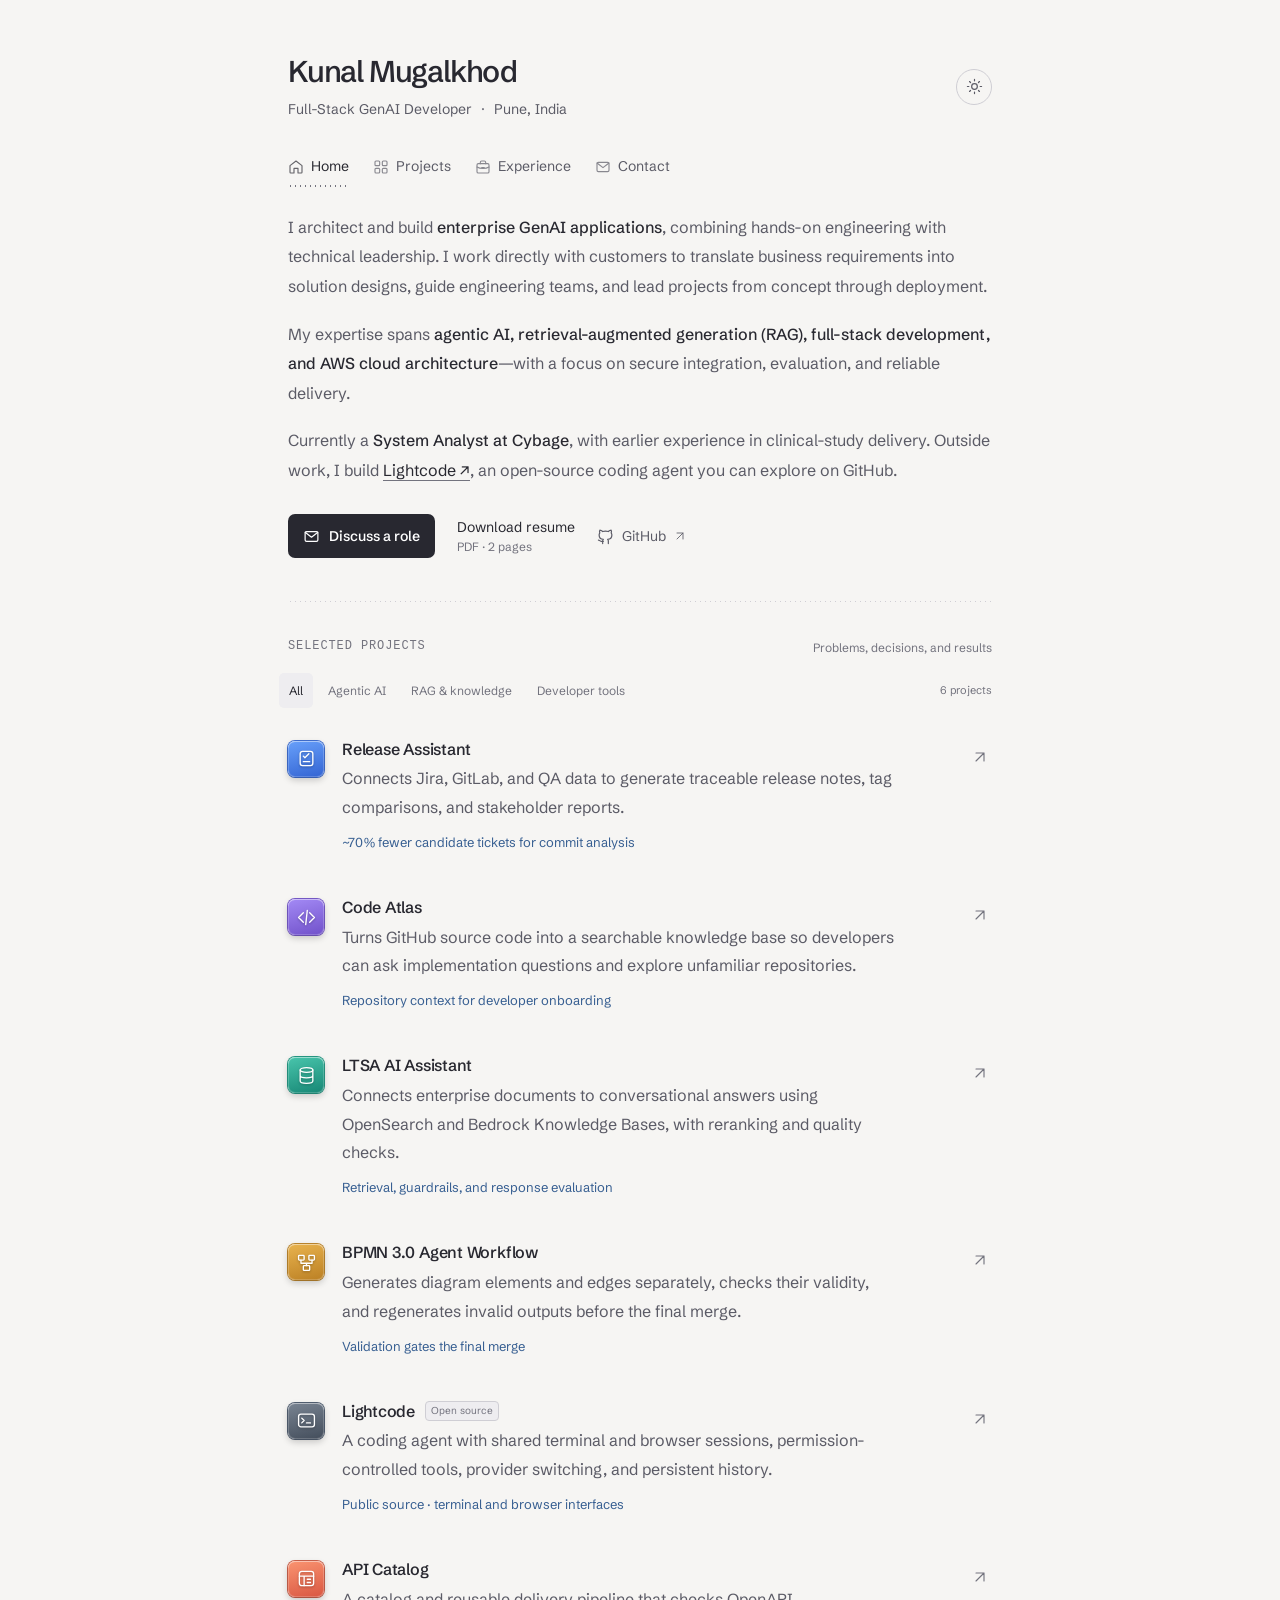
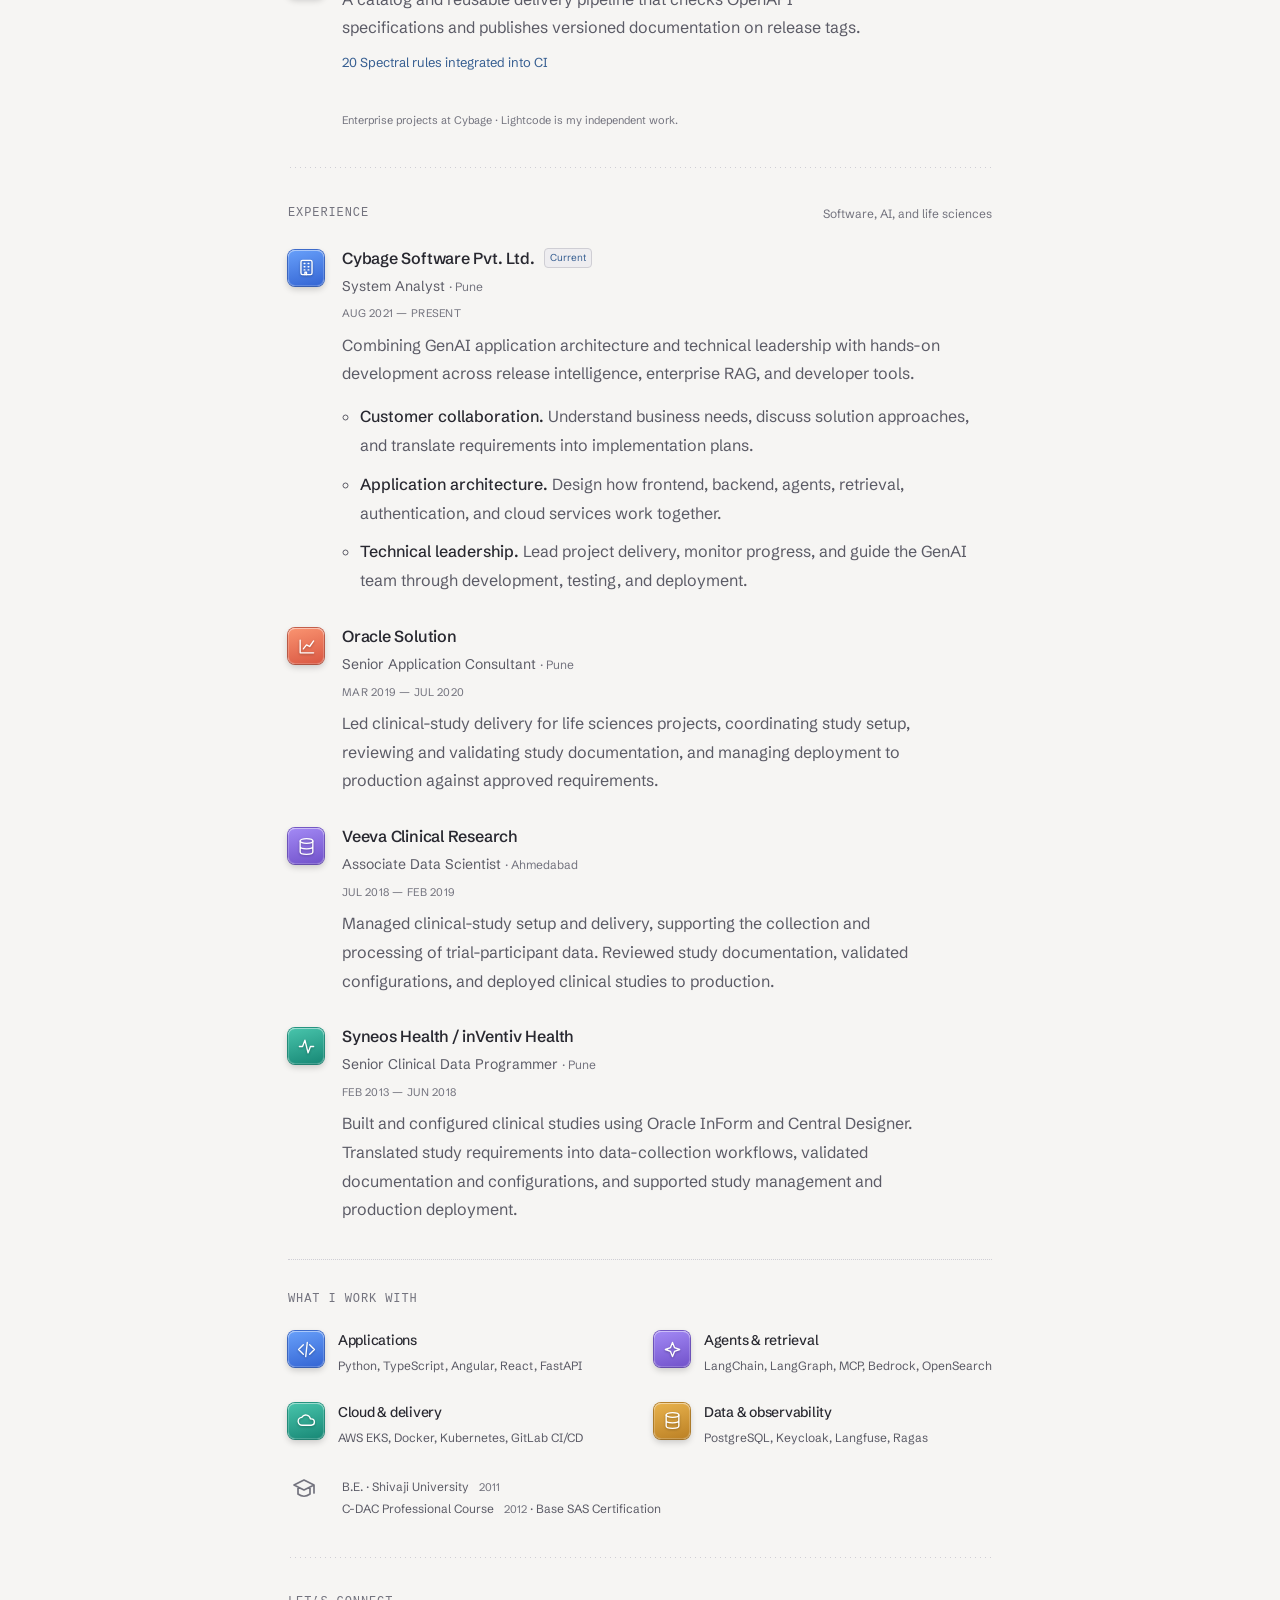
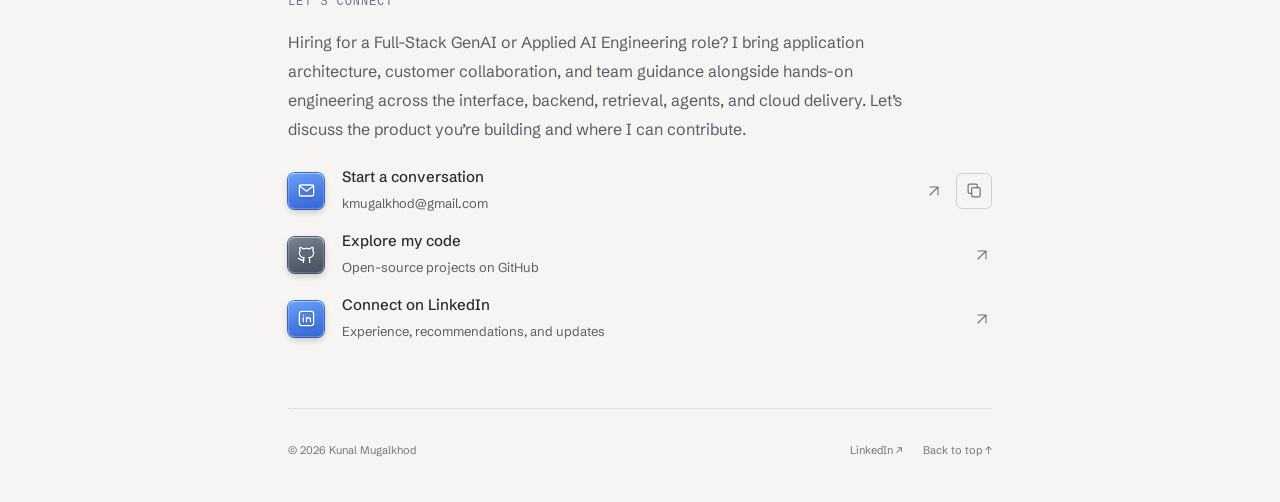
==== commit 3135a772: "Improve portfolio SEO, sharing, theming, and housekeeping - Add social preview image plus Open Graph" ====
--- a/index.html
+++ b/index.html
@@ -7,8 +7,27 @@
   <meta property="og:title" content="Kunal Mugalkhod — Full-Stack GenAI Developer">
   <meta property="og:description" content="GenAI architecture and technical leadership: translating customer needs into applications, guiding teams, and delivering enterprise AI.">
   <meta property="og:type" content="website">
+  <meta property="og:url" content="https://kmugalkhod.github.io/">
+  <meta property="og:site_name" content="Kunal Mugalkhod">
+  <meta property="og:image" content="https://kmugalkhod.github.io/og-image.png">
+  <meta property="og:image:width" content="1200">
+  <meta property="og:image:height" content="630">
+  <meta property="og:image:alt" content="Kunal Mugalkhod — Full-Stack GenAI Developer">
+  <meta name="twitter:card" content="summary_large_image">
+  <meta name="twitter:title" content="Kunal Mugalkhod — Full-Stack GenAI Developer">
+  <meta name="twitter:description" content="GenAI architecture and technical leadership: translating customer needs into applications, guiding teams, and delivering enterprise AI.">
+  <meta name="twitter:image" content="https://kmugalkhod.github.io/og-image.png">
+  <meta name="author" content="Kunal Mugalkhod">
   <title>Kunal Mugalkhod — Full-Stack GenAI Developer</title>
+  <link rel="canonical" href="https://kmugalkhod.github.io/">
   <link rel="icon" href="./favicon.svg" type="image/svg+xml">
+  <script>
+    // Apply the saved (or system) theme before first paint to avoid a dark/light flash.
+    try{var t=localStorage.getItem('kunal-portfolio-theme');if(t!=='light'&&t!=='dark')t=matchMedia('(prefers-color-scheme: light)').matches?'light':'dark';document.documentElement.dataset.theme=t;}catch(e){}
+  </script>
+  <script type="application/ld+json">
+  {"@context":"https://schema.org","@type":"Person","name":"Kunal Mugalkhod","jobTitle":"Full-Stack GenAI Developer","url":"https://kmugalkhod.github.io/","address":{"@type":"PostalAddress","addressLocality":"Pune","addressCountry":"IN"},"worksFor":{"@type":"Organization","name":"Cybage Software Pvt. Ltd."},"sameAs":["https://github.com/kmugalkhod","https://www.linkedin.com/in/kunal-mugalkhod-437027b0/"],"knowsAbout":["Generative AI","Agentic AI","Retrieval-augmented generation","Python","FastAPI","Angular","AWS"]}
+  </script>
   <link rel="preload" href="./fonts/Schibsted-latin.woff" as="font" type="font/woff" crossorigin>
   <link rel="stylesheet" href="./styles.css"><script src="./app.js" defer></script>
 </head>
@@ -50,13 +69,13 @@
         <div class="education"><svg viewBox="0 0 24 24" fill="none" stroke="currentColor" stroke-width="1.7" stroke-linecap="round" stroke-linejoin="round" aria-hidden="true"><path d="m2 9 10-5 10 5-10 5L2 9Zm4 2v7c4 3 8 3 12 0v-7M22 9v8"/></svg><div><p>B.E. · Shivaji University <span>2011</span></p><p>C-DAC Professional Course <span>2012</span> · Base SAS Certification</p></div></div>
         <div class="separator" aria-hidden="true"></div>
         <div id="contact" class="contact-section"><div class="section-heading"><h2>Let’s connect</h2></div><p class="contact-intro">Hiring for a Full-Stack GenAI or Applied AI Engineering role? I bring application architecture, customer collaboration, and team guidance alongside hands-on engineering across the interface, backend, retrieval, agents, and cloud delivery. Let’s discuss the product you’re building and where I can contribute.</p>
-          <div class="contact-list"><div class="contact-row"><a class="contact-link" href="mailto:kmugalkhod@gmail.com"><span class="icon-tile blue" aria-hidden="true"><svg viewBox="0 0 24 24" fill="none" stroke="currentColor" stroke-width="1.7" stroke-linecap="round" stroke-linejoin="round" aria-hidden="true"><rect x="3" y="5" width="18" height="14" rx="2"/><path d="m3 6 9 7 9-7"/></svg></span><span><strong>Start a conversation</strong><span class="contact-description">kmugalkhod@gmail.com</span></span><span class="row-arrow"><svg viewBox="0 0 24 24" fill="none" stroke="currentColor" stroke-width="1.7" stroke-linecap="round" stroke-linejoin="round" aria-hidden="true"><path d="M6 18 18 6M6 6h12v12"/></svg></span></a><button id="copy-email" aria-label="Copy email address" title="Copy email"><svg viewBox="0 0 24 24" fill="none" stroke="currentColor" stroke-width="1.7" stroke-linecap="round" stroke-linejoin="round" aria-hidden="true"><rect x="8" y="8" width="12" height="13" rx="2"/><path d="M16 8V5a2 2 0 0 0-2-2H5a2 2 0 0 0-2 2v9a2 2 0 0 0 2 2h3"/></svg></button></div><a class="contact-link" href="https://github.com/kmugalkhod" target="_blank" rel="noopener noreferrer"><span class="icon-tile slate" aria-hidden="true"><svg viewBox="0 0 24 24" fill="none" stroke="currentColor" stroke-width="1.7" stroke-linecap="round" stroke-linejoin="round" aria-hidden="true"><path d="M9 19c-5 1-5-2-7-2m14 5v-4a3 3 0 0 0-1-2c3 0 6-2 6-6a5 5 0 0 0-1-3 5 5 0 0 0 0-4s-2 0-4 2a13 13 0 0 0-8 0C6 3 4 3 4 3a5 5 0 0 0 0 4 5 5 0 0 0-1 3c0 4 3 6 6 6a3 3 0 0 0-1 2v4"/></svg></span><span><strong>Explore my code</strong><span class="contact-description">Open-source projects on GitHub</span></span><span class="row-arrow"><svg viewBox="0 0 24 24" fill="none" stroke="currentColor" stroke-width="1.7" stroke-linecap="round" stroke-linejoin="round" aria-hidden="true"><path d="M6 18 18 6M6 6h12v12"/></svg></span></a></div>
+          <div class="contact-list"><div class="contact-row"><a class="contact-link" href="mailto:kmugalkhod@gmail.com"><span class="icon-tile blue" aria-hidden="true"><svg viewBox="0 0 24 24" fill="none" stroke="currentColor" stroke-width="1.7" stroke-linecap="round" stroke-linejoin="round" aria-hidden="true"><rect x="3" y="5" width="18" height="14" rx="2"/><path d="m3 6 9 7 9-7"/></svg></span><span><strong>Start a conversation</strong><span class="contact-description">kmugalkhod@gmail.com</span></span><span class="row-arrow"><svg viewBox="0 0 24 24" fill="none" stroke="currentColor" stroke-width="1.7" stroke-linecap="round" stroke-linejoin="round" aria-hidden="true"><path d="M6 18 18 6M6 6h12v12"/></svg></span></a><button id="copy-email" aria-label="Copy email address" title="Copy email"><svg viewBox="0 0 24 24" fill="none" stroke="currentColor" stroke-width="1.7" stroke-linecap="round" stroke-linejoin="round" aria-hidden="true"><rect x="8" y="8" width="12" height="13" rx="2"/><path d="M16 8V5a2 2 0 0 0-2-2H5a2 2 0 0 0-2 2v9a2 2 0 0 0 2 2h3"/></svg></button></div><a class="contact-link" href="https://github.com/kmugalkhod" target="_blank" rel="noopener noreferrer"><span class="icon-tile slate" aria-hidden="true"><svg viewBox="0 0 24 24" fill="none" stroke="currentColor" stroke-width="1.7" stroke-linecap="round" stroke-linejoin="round" aria-hidden="true"><path d="M9 19c-5 1-5-2-7-2m14 5v-4a3 3 0 0 0-1-2c3 0 6-2 6-6a5 5 0 0 0-1-3 5 5 0 0 0 0-4s-2 0-4 2a13 13 0 0 0-8 0C6 3 4 3 4 3a5 5 0 0 0 0 4 5 5 0 0 0-1 3c0 4 3 6 6 6a3 3 0 0 0-1 2v4"/></svg></span><span><strong>Explore my code</strong><span class="contact-description">Open-source projects on GitHub</span></span><span class="row-arrow"><svg viewBox="0 0 24 24" fill="none" stroke="currentColor" stroke-width="1.7" stroke-linecap="round" stroke-linejoin="round" aria-hidden="true"><path d="M6 18 18 6M6 6h12v12"/></svg></span></a><a class="contact-link" href="https://www.linkedin.com/in/kunal-mugalkhod-437027b0/" target="_blank" rel="noopener noreferrer"><span class="icon-tile blue" aria-hidden="true"><svg viewBox="0 0 24 24" fill="none" stroke="currentColor" stroke-width="1.7" stroke-linecap="round" stroke-linejoin="round" aria-hidden="true"><rect x="3" y="3" width="18" height="18" rx="3"/><path d="M8 11v5m0-8v.01M12 16v-5m0 2.5a2.5 2.5 0 0 1 5 0V16"/></svg></span><span><strong>Connect on LinkedIn</strong><span class="contact-description">Experience, recommendations, and updates</span></span><span class="row-arrow"><svg viewBox="0 0 24 24" fill="none" stroke="currentColor" stroke-width="1.7" stroke-linecap="round" stroke-linejoin="round" aria-hidden="true"><path d="M6 18 18 6M6 6h12v12"/></svg></span></a></div>
           <span id="copy-status" role="status"></span>
         </div>
       </section>
     </main>
     <footer class="wrap"><span>© 2026 Kunal Mugalkhod</span><div class="social-links"><a href="https://www.linkedin.com/in/kunal-mugalkhod-437027b0/" target="_blank" rel="noopener noreferrer">LinkedIn ↗</a><a href="#home" aria-label="Back to top">Back to top ↑</a></div></footer>
   </div>
-  <dialog id="project-dialog" aria-labelledby="dialog-title"><button class="dialog-close" aria-label="Close project details">✕</button><div id="dialog-content"></div></dialog>
+  <dialog id="project-dialog" aria-labelledby="dialog-title"><button class="dialog-close" aria-label="Close project details"><span aria-hidden="true">✕</span></button><div id="dialog-content"></div></dialog>
 </body>
 </html>
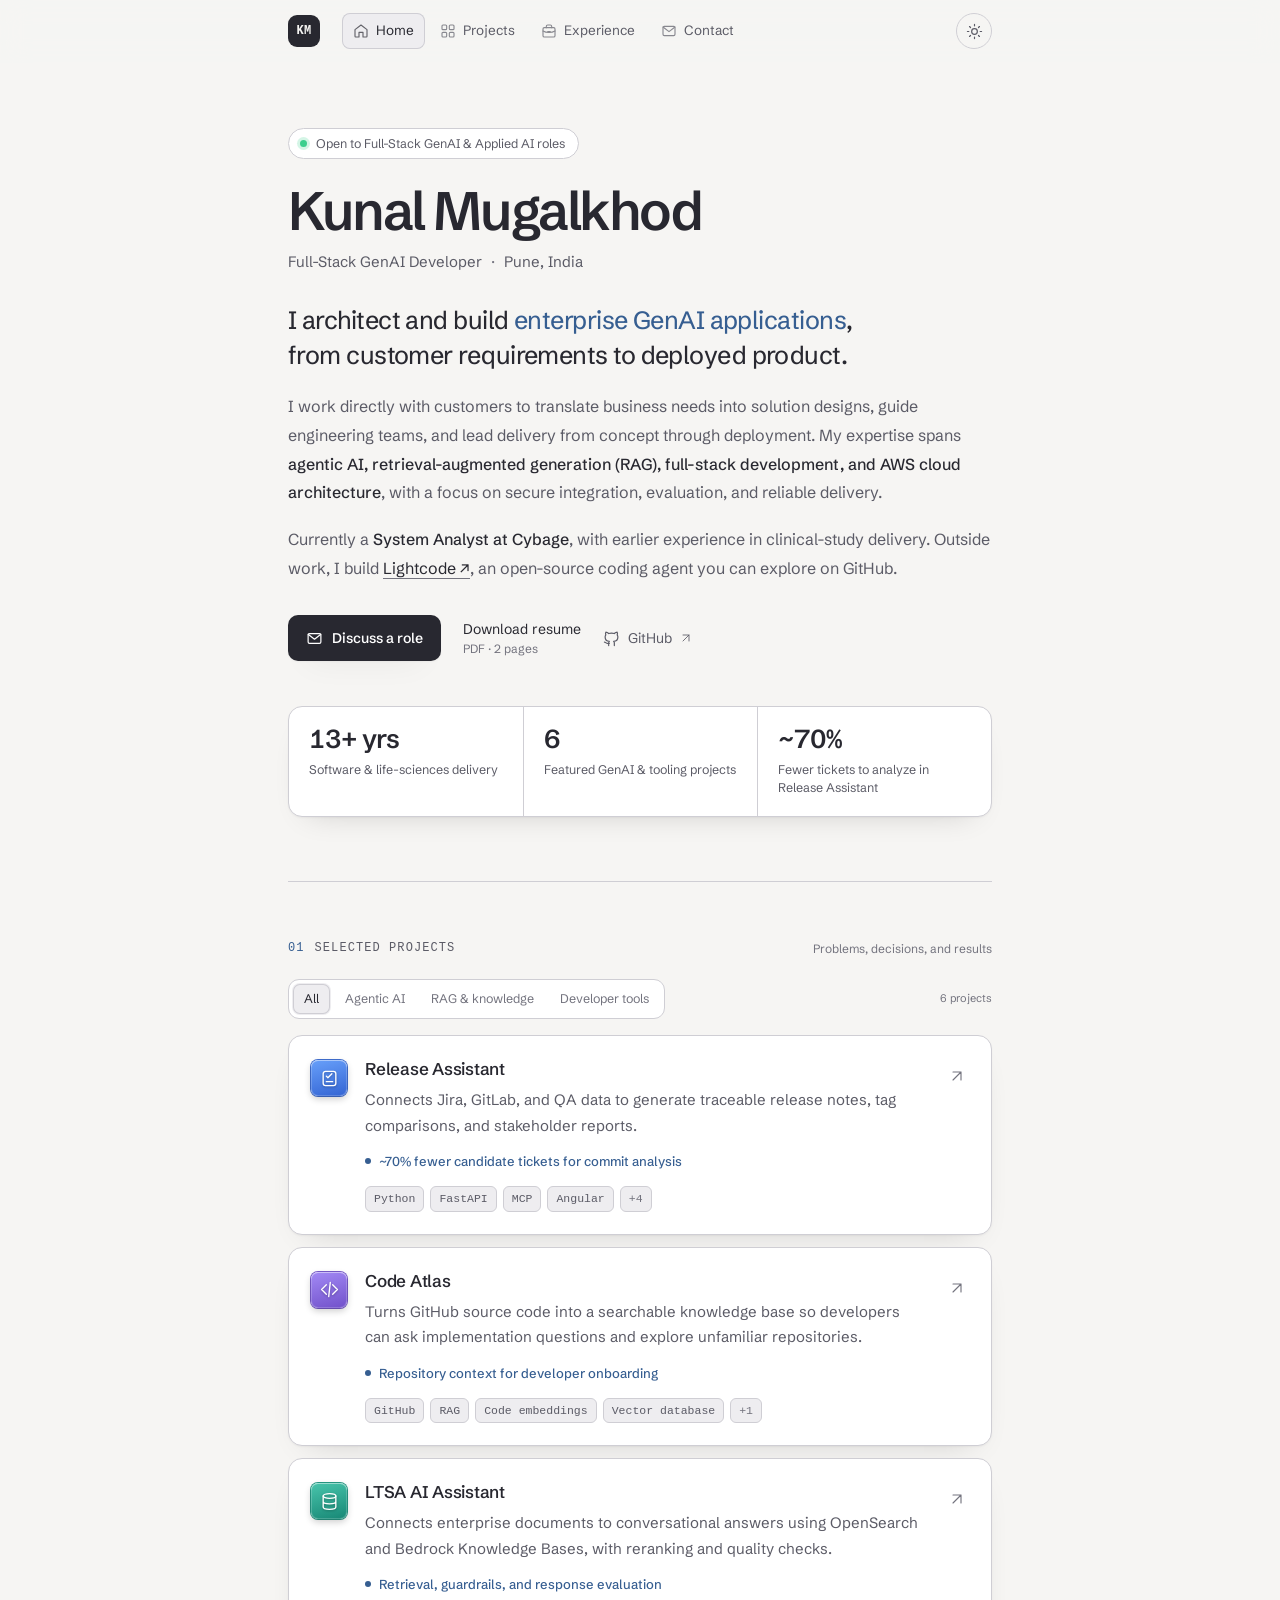
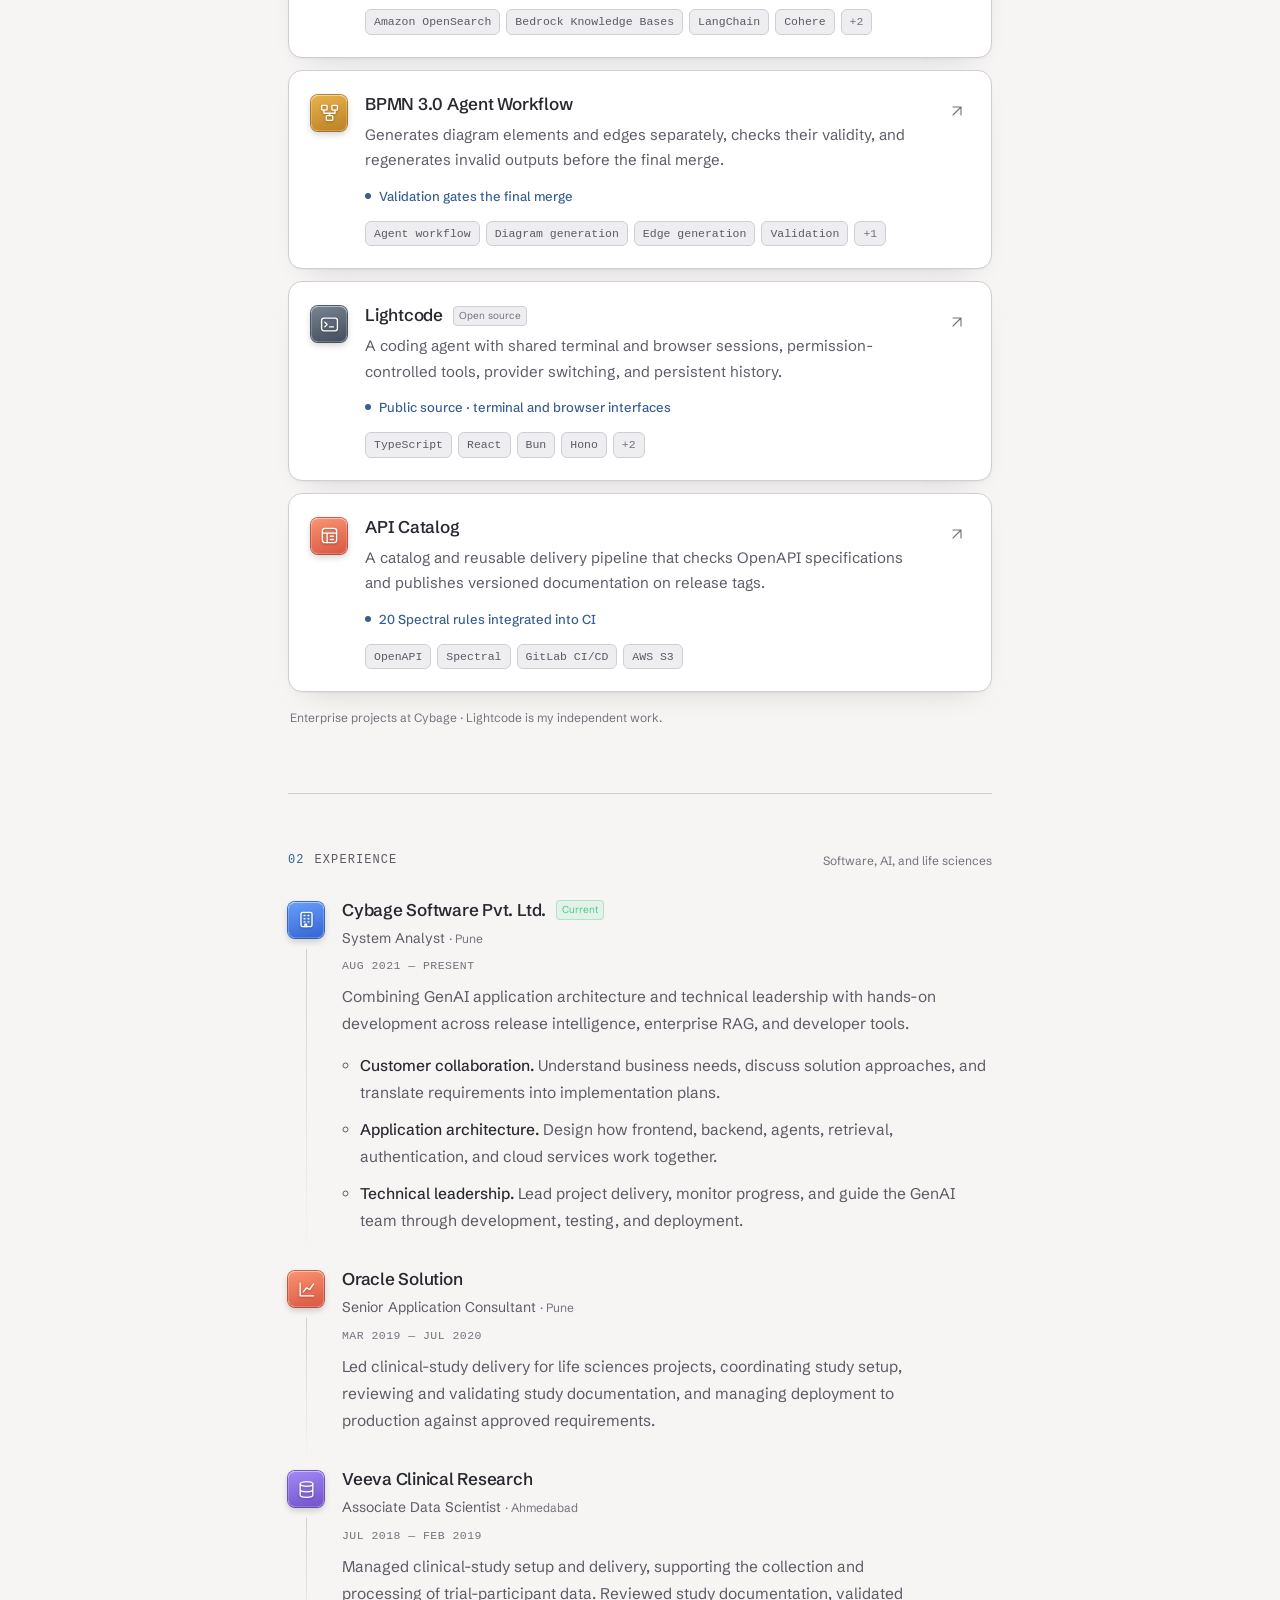
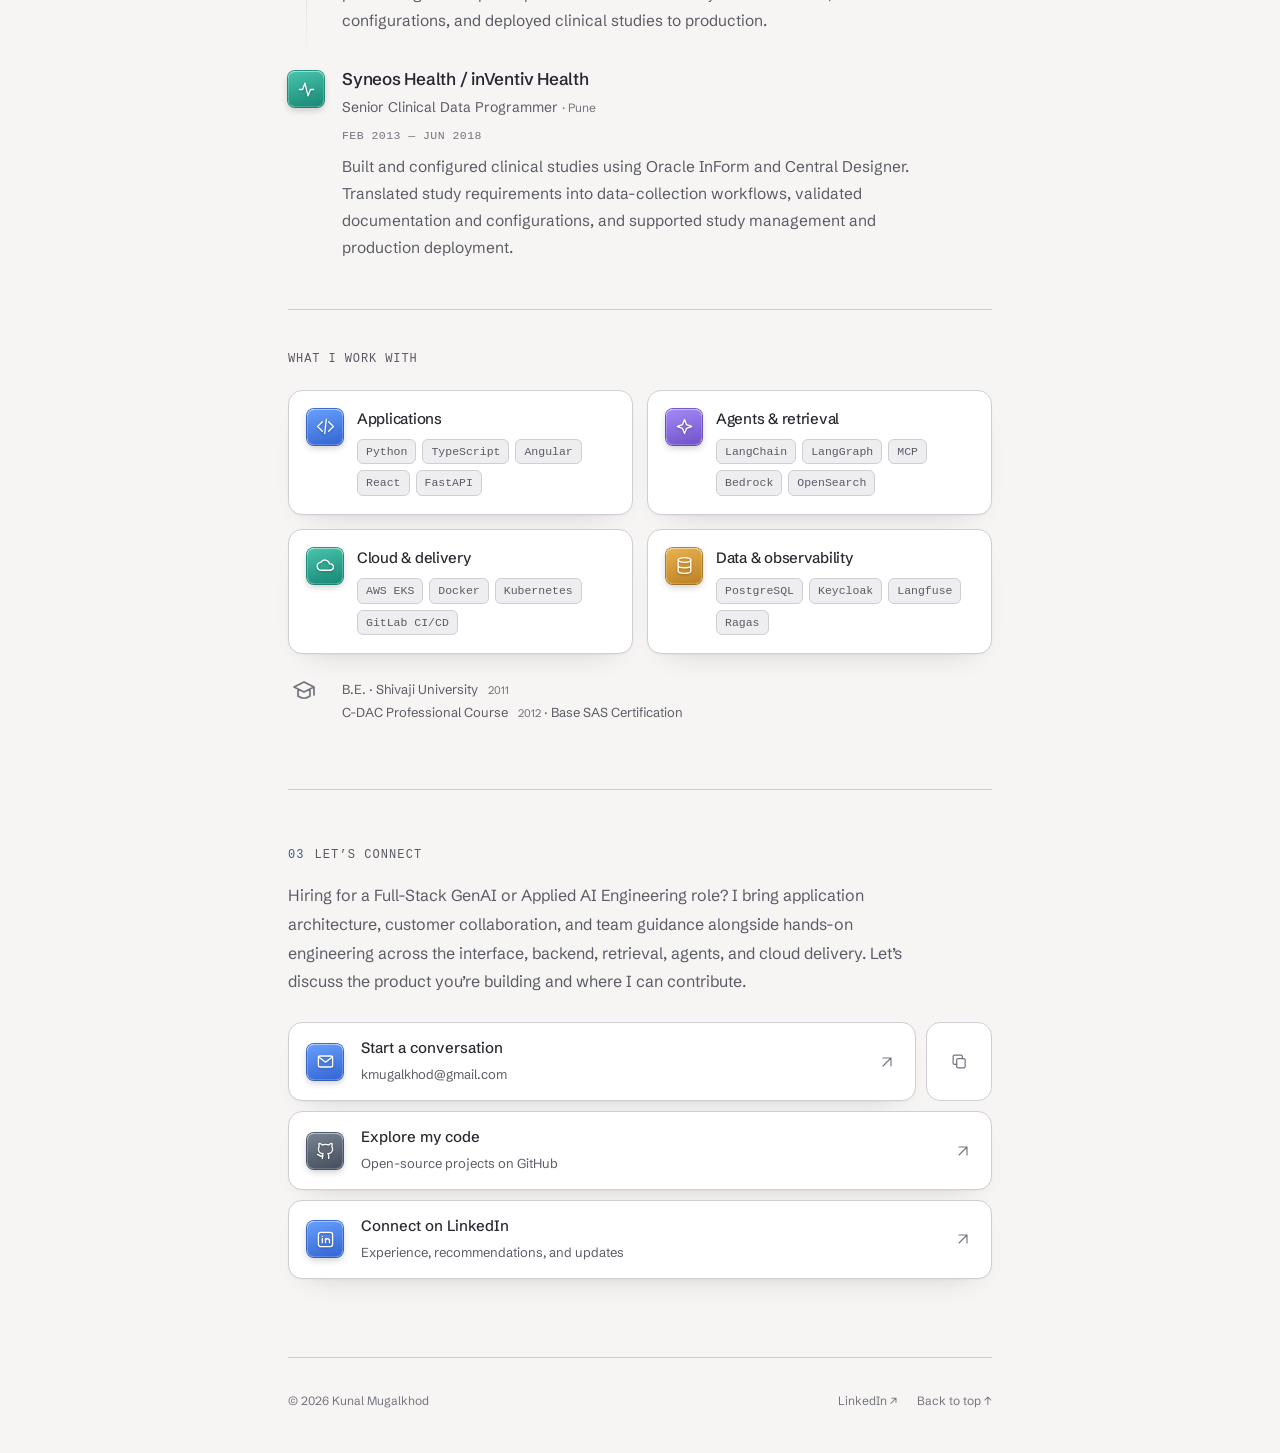
==== commit 065f2dd6: "Visual refresh: sticky top bar, bolder hero, card-based sections - Sticky, blurred top bar with mono" ====
--- a/index.html
+++ b/index.html
@@ -34,14 +34,22 @@
 <body>
   <a class="skip-link" href="#main">Skip to content</a>
   <div class="page-shell">
-    <header id="home" class="site-header wrap">
-      <div class="identity-row"><div><h1 id="hero-title">Kunal Mugalkhod</h1><p class="role-line">Full-Stack GenAI Developer <span>·</span> Pune, India</p></div><button id="theme-toggle" class="theme-toggle" aria-label="Switch to light theme" title="Switch to light theme"><svg viewBox="0 0 24 24" fill="none" stroke="currentColor" stroke-width="1.7" stroke-linecap="round" stroke-linejoin="round" aria-hidden="true"><circle cx="12" cy="12" r="4"/><path d="M12 2v2m0 16v2M2 12h2m16 0h2M5 5l1.4 1.4m11.2 11.2L19 19M5 19l1.4-1.4M17.6 6.4 19 5"/></svg></button></div>
-      <div class="navigation-row"><nav id="navigation" aria-label="Main navigation"><a href="#home" aria-current="location"><svg viewBox="0 0 24 24" fill="none" stroke="currentColor" stroke-width="1.7" stroke-linecap="round" stroke-linejoin="round" aria-hidden="true"><path d="m3 10 9-7 9 7v10a1 1 0 0 1-1 1h-5v-7H9v7H4a1 1 0 0 1-1-1Z"/></svg><span>Home</span></a><a href="#work"><svg viewBox="0 0 24 24" fill="none" stroke="currentColor" stroke-width="1.7" stroke-linecap="round" stroke-linejoin="round" aria-hidden="true"><rect x="3" y="3" width="7" height="7" rx="1.5"/><rect x="14" y="3" width="7" height="7" rx="1.5"/><rect x="3" y="14" width="7" height="7" rx="1.5"/><rect x="14" y="14" width="7" height="7" rx="1.5"/></svg><span>Projects</span></a><a href="#journey"><svg viewBox="0 0 24 24" fill="none" stroke="currentColor" stroke-width="1.7" stroke-linecap="round" stroke-linejoin="round" aria-hidden="true"><rect x="3" y="7" width="18" height="14" rx="2"/><path d="M8 7V5a2 2 0 0 1 2-2h4a2 2 0 0 1 2 2v2M3 12c5 3 13 3 18 0m-11 1h4"/></svg><span>Experience</span></a><a href="#contact"><svg viewBox="0 0 24 24" fill="none" stroke="currentColor" stroke-width="1.7" stroke-linecap="round" stroke-linejoin="round" aria-hidden="true"><rect x="3" y="5" width="18" height="14" rx="2"/><path d="m3 6 9 7 9-7"/></svg><span>Contact</span></a></nav></div>
+    <header class="topbar">
+      <div class="topbar-inner wrap"><a class="brand" href="#home" aria-label="Kunal Mugalkhod — back to top"><span aria-hidden="true">KM</span></a><nav id="navigation" aria-label="Main navigation"><a href="#home" aria-current="location"><svg viewBox="0 0 24 24" fill="none" stroke="currentColor" stroke-width="1.7" stroke-linecap="round" stroke-linejoin="round" aria-hidden="true"><path d="m3 10 9-7 9 7v10a1 1 0 0 1-1 1h-5v-7H9v7H4a1 1 0 0 1-1-1Z"/></svg><span>Home</span></a><a href="#work"><svg viewBox="0 0 24 24" fill="none" stroke="currentColor" stroke-width="1.7" stroke-linecap="round" stroke-linejoin="round" aria-hidden="true"><rect x="3" y="3" width="7" height="7" rx="1.5"/><rect x="14" y="3" width="7" height="7" rx="1.5"/><rect x="3" y="14" width="7" height="7" rx="1.5"/><rect x="14" y="14" width="7" height="7" rx="1.5"/></svg><span>Projects</span></a><a href="#journey"><svg viewBox="0 0 24 24" fill="none" stroke="currentColor" stroke-width="1.7" stroke-linecap="round" stroke-linejoin="round" aria-hidden="true"><rect x="3" y="7" width="18" height="14" rx="2"/><path d="M8 7V5a2 2 0 0 1 2-2h4a2 2 0 0 1 2 2v2M3 12c5 3 13 3 18 0m-11 1h4"/></svg><span>Experience</span></a><a href="#contact"><svg viewBox="0 0 24 24" fill="none" stroke="currentColor" stroke-width="1.7" stroke-linecap="round" stroke-linejoin="round" aria-hidden="true"><rect x="3" y="5" width="18" height="14" rx="2"/><path d="m3 6 9 7 9-7"/></svg><span>Contact</span></a></nav><button id="theme-toggle" class="theme-toggle" aria-label="Switch to light theme" title="Switch to light theme"><svg viewBox="0 0 24 24" fill="none" stroke="currentColor" stroke-width="1.7" stroke-linecap="round" stroke-linejoin="round" aria-hidden="true"><circle cx="12" cy="12" r="4"/><path d="M12 2v2m0 16v2M2 12h2m16 0h2M5 5l1.4 1.4m11.2 11.2L19 19M5 19l1.4-1.4M17.6 6.4 19 5"/></svg></button></div>
     </header>
     <main id="main">
-      <section class="hero wrap" aria-labelledby="hero-title">
-<div class="intro-prose"><p>I architect and build <strong>enterprise GenAI applications</strong>, combining hands-on engineering with technical leadership. I work directly with customers to translate business requirements into solution designs, guide engineering teams, and lead projects from concept through deployment.</p><p>My expertise spans <strong>agentic AI, retrieval-augmented generation (RAG), full-stack development, and AWS cloud architecture</strong>—with a focus on secure integration, evaluation, and reliable delivery.</p><p>Currently a <strong>System Analyst at Cybage</strong>, with earlier experience in clinical-study delivery. Outside work, I build <a href="https://github.com/kmugalkhod/lightcode" target="_blank" rel="noopener noreferrer" class="inline-link">Lightcode ↗</a>, an open-source coding agent you can explore on GitHub.</p></div>
+      <section id="home" class="hero wrap" aria-labelledby="hero-title">
+        <p class="status-pill"><span class="status-dot" aria-hidden="true"></span>Open to Full-Stack GenAI &amp; Applied AI roles</p>
+        <h1 id="hero-title">Kunal Mugalkhod</h1>
+        <p class="role-line">Full-Stack GenAI Developer <span>·</span> Pune, India</p>
+        <p class="hero-lede">I architect and build <em>enterprise GenAI applications</em>, from customer requirements to deployed product.</p>
+<div class="intro-prose"><p>I work directly with customers to translate business needs into solution designs, guide engineering teams, and lead delivery from concept through deployment. My expertise spans <strong>agentic AI, retrieval-augmented generation (RAG), full-stack development, and AWS cloud architecture</strong>, with a focus on secure integration, evaluation, and reliable delivery.</p><p>Currently a <strong>System Analyst at Cybage</strong>, with earlier experience in clinical-study delivery. Outside work, I build <a href="https://github.com/kmugalkhod/lightcode" target="_blank" rel="noopener noreferrer" class="inline-link">Lightcode ↗</a>, an open-source coding agent you can explore on GitHub.</p></div>
         <div class="intro-actions"><a class="button primary" href="mailto:kmugalkhod@gmail.com"><svg viewBox="0 0 24 24" fill="none" stroke="currentColor" stroke-width="1.7" stroke-linecap="round" stroke-linejoin="round" aria-hidden="true"><rect x="3" y="5" width="18" height="14" rx="2"/><path d="m3 6 9 7 9-7"/></svg>Discuss a role</a><a class="resume-link" href="./Kunal-Mugalkhod-Resume.pdf" download>Download resume <span>PDF · 2 pages</span></a><a class="social-inline" href="https://github.com/kmugalkhod" target="_blank" rel="noopener noreferrer"><svg viewBox="0 0 24 24" fill="none" stroke="currentColor" stroke-width="1.7" stroke-linecap="round" stroke-linejoin="round" aria-hidden="true"><path d="M9 19c-5 1-5-2-7-2m14 5v-4a3 3 0 0 0-1-2c3 0 6-2 6-6a5 5 0 0 0-1-3 5 5 0 0 0 0-4s-2 0-4 2a13 13 0 0 0-8 0C6 3 4 3 4 3a5 5 0 0 0 0 4 5 5 0 0 0-1 3c0 4 3 6 6 6a3 3 0 0 0-1 2v4"/></svg>GitHub <svg viewBox="0 0 24 24" fill="none" stroke="currentColor" stroke-width="1.7" stroke-linecap="round" stroke-linejoin="round" aria-hidden="true"><path d="M6 18 18 6M6 6h12v12"/></svg></a></div>
+        <ul class="stats" aria-label="At a glance">
+          <li><strong>13+ yrs</strong><span>Software &amp; life-sciences delivery</span></li>
+          <li><strong>6</strong><span>Featured GenAI &amp; tooling projects</span></li>
+          <li><strong>~70%</strong><span>Fewer tickets to analyze in Release Assistant</span></li>
+        </ul>
       </section>
       <div class="separator wrap" aria-hidden="true"></div>
       <section id="work" class="work-section wrap" aria-labelledby="work-title">
@@ -61,10 +69,10 @@
           <li><span class="icon-tile teal" aria-hidden="true"><svg viewBox="0 0 24 24" fill="none" stroke="currentColor" stroke-width="1.7" stroke-linecap="round" stroke-linejoin="round" aria-hidden="true"><path d="M3 12h4l3-8 4 16 3-8h4"/></svg></span><div class="job-content"><div class="job-heading"><h3>Syneos Health / inVentiv Health</h3></div><p class="role">Senior Clinical Data Programmer <span>· Pune</span></p><p class="timeline-meta">FEB 2013 — JUN 2018</p><p class="job-description">Built and configured clinical studies using Oracle InForm and Central Designer. Translated study requirements into data-collection workflows, validated documentation and configurations, and supported study management and production deployment.</p></div></li>
         </ol>
         <div class="skills-section"><h3 class="subheading">What I work with</h3><div class="skill-grid">
-          <div class="skill-item"><span class="icon-tile blue" aria-hidden="true"><svg viewBox="0 0 24 24" fill="none" stroke="currentColor" stroke-width="1.7" stroke-linecap="round" stroke-linejoin="round" aria-hidden="true"><path d="m8 6-6 6 6 6m8-12 6 6-6 6m-3-15-2 18"/></svg></span><div><h4>Applications</h4><p>Python, TypeScript, Angular, React, FastAPI</p></div></div>
-          <div class="skill-item"><span class="icon-tile violet" aria-hidden="true"><svg viewBox="0 0 24 24" fill="none" stroke="currentColor" stroke-width="1.7" stroke-linecap="round" stroke-linejoin="round" aria-hidden="true"><path d="m12 3 2.5 6.5L21 12l-6.5 2.5L12 21l-2.5-6.5L3 12l6.5-2.5Z"/></svg></span><div><h4>Agents & retrieval</h4><p>LangChain, LangGraph, MCP, Bedrock, OpenSearch</p></div></div>
-          <div class="skill-item"><span class="icon-tile teal" aria-hidden="true"><svg viewBox="0 0 24 24" fill="none" stroke="currentColor" stroke-width="1.7" stroke-linecap="round" stroke-linejoin="round" aria-hidden="true"><path d="M7 18h11a4 4 0 0 0 0-8h-1a6 6 0 0 0-11-2 5 5 0 0 0 1 10Z"/></svg></span><div><h4>Cloud & delivery</h4><p>AWS EKS, Docker, Kubernetes, GitLab CI/CD</p></div></div>
-          <div class="skill-item"><span class="icon-tile amber" aria-hidden="true"><svg viewBox="0 0 24 24" fill="none" stroke="currentColor" stroke-width="1.7" stroke-linecap="round" stroke-linejoin="round" aria-hidden="true"><ellipse cx="12" cy="5" rx="8" ry="3"/><path d="M4 5v14c0 4 16 4 16 0V5M4 12c0 4 16 4 16 0"/></svg></span><div><h4>Data & observability</h4><p>PostgreSQL, Keycloak, Langfuse, Ragas</p></div></div>
+          <div class="skill-item"><span class="icon-tile blue" aria-hidden="true"><svg viewBox="0 0 24 24" fill="none" stroke="currentColor" stroke-width="1.7" stroke-linecap="round" stroke-linejoin="round" aria-hidden="true"><path d="m8 6-6 6 6 6m8-12 6 6-6 6m-3-15-2 18"/></svg></span><div><h4>Applications</h4><div class="chips"><span>Python</span><span>TypeScript</span><span>Angular</span><span>React</span><span>FastAPI</span></div></div></div>
+          <div class="skill-item"><span class="icon-tile violet" aria-hidden="true"><svg viewBox="0 0 24 24" fill="none" stroke="currentColor" stroke-width="1.7" stroke-linecap="round" stroke-linejoin="round" aria-hidden="true"><path d="m12 3 2.5 6.5L21 12l-6.5 2.5L12 21l-2.5-6.5L3 12l6.5-2.5Z"/></svg></span><div><h4>Agents & retrieval</h4><div class="chips"><span>LangChain</span><span>LangGraph</span><span>MCP</span><span>Bedrock</span><span>OpenSearch</span></div></div></div>
+          <div class="skill-item"><span class="icon-tile teal" aria-hidden="true"><svg viewBox="0 0 24 24" fill="none" stroke="currentColor" stroke-width="1.7" stroke-linecap="round" stroke-linejoin="round" aria-hidden="true"><path d="M7 18h11a4 4 0 0 0 0-8h-1a6 6 0 0 0-11-2 5 5 0 0 0 1 10Z"/></svg></span><div><h4>Cloud & delivery</h4><div class="chips"><span>AWS EKS</span><span>Docker</span><span>Kubernetes</span><span>GitLab CI/CD</span></div></div></div>
+          <div class="skill-item"><span class="icon-tile amber" aria-hidden="true"><svg viewBox="0 0 24 24" fill="none" stroke="currentColor" stroke-width="1.7" stroke-linecap="round" stroke-linejoin="round" aria-hidden="true"><ellipse cx="12" cy="5" rx="8" ry="3"/><path d="M4 5v14c0 4 16 4 16 0V5M4 12c0 4 16 4 16 0"/></svg></span><div><h4>Data & observability</h4><div class="chips"><span>PostgreSQL</span><span>Keycloak</span><span>Langfuse</span><span>Ragas</span></div></div></div>
         </div></div>
         <div class="education"><svg viewBox="0 0 24 24" fill="none" stroke="currentColor" stroke-width="1.7" stroke-linecap="round" stroke-linejoin="round" aria-hidden="true"><path d="m2 9 10-5 10 5-10 5L2 9Zm4 2v7c4 3 8 3 12 0v-7M22 9v8"/></svg><div><p>B.E. · Shivaji University <span>2011</span></p><p>C-DAC Professional Course <span>2012</span> · Base SAS Certification</p></div></div>
         <div class="separator" aria-hidden="true"></div>
--- a/styles.css
+++ b/styles.css
@@ -18,3 +18,105 @@
 @media(max-width:600px){.section-heading{align-items:flex-start;flex-wrap:wrap;gap:5px}.card-description,.job-description{font-size:16px}.intro-actions{column-gap:18px}.dialog-grid{gap:26px}.project-evidence{font-size:13px}}
 .job-responsibilities{padding-left:18px;margin:14px 0 0;color:var(--muted);font-size:16px;line-height:1.8}.timeline .job-responsibilities li{display:list-item;margin-top:10px}.job-responsibilities strong{color:var(--text);font-weight:500}
 @media(prefers-reduced-motion:reduce){html{scroll-behavior:auto}*,*:before,*:after{animation:none!important;transition:none!important;scroll-behavior:auto!important}}
+
+/* ===== Refresh: sticky top bar, bolder hero, card-based sections ===== */
+:root{--radius:14px;--live:#3ccf8e;--lift:0 1px 0 #ffffff08 inset,0 12px 32px -18px #000a}
+html[data-theme="light"]{--lift:0 1px 2px #0000000a,0 14px 32px -20px #0003}
+html{scroll-padding-top:80px}body{text-rendering:optimizeLegibility;counter-reset:section}
+/* Top bar */
+.topbar{position:sticky;top:0;z-index:50;background:color-mix(in srgb,var(--bg) 80%,transparent);-webkit-backdrop-filter:saturate(1.5) blur(14px);backdrop-filter:saturate(1.5) blur(14px);border-bottom:1px solid transparent;transition:border-color .25s}
+.topbar.scrolled{border-bottom-color:var(--line)}
+.topbar-inner{display:flex;align-items:center;gap:22px;height:62px}
+.brand span{display:grid;place-items:center;width:32px;height:32px;border-radius:9px;background:var(--text);color:var(--bg);font:600 12px/1 var(--mono);letter-spacing:.02em;transition:transform .2s}
+.brand:hover span{transform:rotate(-6deg)}
+.topbar nav{flex:1;gap:4px;font-size:13.5px}
+.topbar nav>a{padding:6px 11px;border-radius:8px;transition:background .2s,color .2s}
+.topbar nav>a:after{display:none}
+.topbar nav>a:hover{background:var(--hover)}
+.topbar nav>a[aria-current]{background:var(--tag);color:var(--text);box-shadow:inset 0 0 0 1px var(--line)}
+/* Hero */
+.hero{padding-top:64px}
+.status-pill{display:inline-flex;align-items:center;gap:9px;font-size:12.5px;line-height:1.4;color:var(--muted);padding:6px 13px 6px 11px;border:1px solid var(--line);border-radius:999px;background:var(--panel)}
+.status-dot{width:7px;height:7px;border-radius:50%;background:var(--live);box-shadow:0 0 0 3px color-mix(in srgb,var(--live) 22%,transparent);animation:live 2.4s ease-in-out infinite}
+@keyframes live{50%{box-shadow:0 0 0 6px color-mix(in srgb,var(--live) 6%,transparent)}}
+#hero-title{font-size:clamp(38px,6.4vw,54px);font-weight:600;line-height:1.04;letter-spacing:-.045em;margin-top:24px}
+.hero .role-line{font-size:15px;margin-top:10px}
+.hero-lede{font-size:clamp(20px,2.7vw,25px);line-height:1.42;letter-spacing:-.022em;font-weight:450;color:var(--text);margin-top:28px;max-width:640px;text-wrap:balance}
+.hero-lede em{font-style:normal;color:var(--accent)}
+.hero .intro-prose{margin-top:18px;line-height:1.8}
+.intro-actions{margin-top:28px}
+.button{border-radius:10px;min-height:44px;padding:11px 18px;font-size:14px;box-shadow:var(--lift)}
+.stats{list-style:none;margin:40px 0 0;padding:0;display:grid;grid-template-columns:repeat(3,minmax(0,1fr));background:var(--panel);border:1px solid var(--line);border-radius:var(--radius);box-shadow:var(--lift);overflow:hidden}
+.stats li{padding:18px 20px}.stats li+li{border-left:1px solid var(--line)}
+.stats strong{display:block;font-size:26px;line-height:1.15;font-weight:600;letter-spacing:-.035em;font-variant-numeric:tabular-nums}
+.stats span{display:block;font-size:12.5px;line-height:1.5;color:var(--muted);margin-top:6px}
+/* Sections */
+.separator{height:1px;background:var(--line);margin-top:64px;margin-bottom:56px}
+.section-heading h2{counter-increment:section;font-size:12px;letter-spacing:.09em;color:var(--muted)}
+.section-heading h2:before{content:counter(section,decimal-leading-zero);color:var(--accent);margin-right:10px}
+.subheading{color:var(--muted)}
+/* Filters as a segmented control */
+.filter-bar{margin:20px 0 16px}
+.filters{gap:2px;padding:3px;background:var(--panel);border:1px solid var(--line);border-radius:11px}
+.filters button,.filters button:first-child{margin:0;border-radius:8px;padding:5px 11px;min-height:32px;font-size:12.5px}
+.filters button.active{background:var(--tag);color:var(--text);box-shadow:inset 0 0 0 1px var(--line)}
+/* Project cards */
+.project-grid{gap:12px}
+.project-card{margin-inline:0;padding:22px;border:1px solid var(--line);border-radius:var(--radius);background:var(--panel);box-shadow:var(--lift);transition:border-color .2s,transform .2s,box-shadow .2s}
+.project-card:hover{background:var(--panel);border-color:color-mix(in srgb,var(--accent) 45%,var(--line));transform:translateY(-2px)}
+.row-copy h3{font-size:17px}
+.card-description{font-size:15px;line-height:1.7;margin-top:6px}
+.project-evidence{display:flex;align-items:center;gap:8px;font-weight:500;margin-top:12px}
+.project-evidence:before{content:'';width:6px;height:6px;border-radius:50%;background:currentColor;flex-shrink:0}
+.card-tags{display:flex;flex-wrap:wrap;gap:6px;margin-top:14px}
+.card-tags span,.chips span{font:11.5px/1 var(--mono);padding:6px 8px;border-radius:6px;color:var(--muted);background:var(--tag);border:1px solid var(--line)}
+.card-tags .more{color:var(--faint)}
+.work-note{padding-left:2px;margin-top:16px;font-size:12px}
+/* Experience */
+.timeline{margin-top:28px;gap:34px}
+.timeline>li{position:relative}
+.timeline>li:not(:last-child):before{content:'';position:absolute;left:17.5px;top:50px;bottom:-26px;width:1px;background:linear-gradient(var(--line),transparent)}
+.job-content h3{font-size:17px}
+.timeline-meta{font-family:var(--mono);font-size:11.5px;letter-spacing:.04em;margin-top:6px}
+.job-description,.job-responsibilities{font-size:15.5px;line-height:1.75}
+.current-badge{color:var(--live);border-color:color-mix(in srgb,var(--live) 35%,transparent);background:color-mix(in srgb,var(--live) 10%,transparent)}
+.skills-section{border-top:1px solid var(--line);margin-top:48px;padding-top:40px}
+.skill-grid{gap:14px;margin-top:20px}
+.skill-item{padding:18px;border:1px solid var(--line);border-radius:var(--radius);background:var(--panel);box-shadow:var(--lift)}
+.skill-item h4{font-size:15px}
+.chips{display:flex;flex-wrap:wrap;gap:6px;margin-top:10px}
+.education{margin-top:24px;font-size:13px}
+/* Contact */
+.contact-intro{font-size:16px}
+.contact-list{gap:10px;margin-top:26px}
+.contact-link{padding:14px 18px;border:1px solid var(--line);border-radius:var(--radius);background:var(--panel);box-shadow:var(--lift);transition:border-color .2s,transform .2s}
+.contact-link:hover{border-color:color-mix(in srgb,var(--accent) 45%,var(--line));transform:translateY(-1px)}
+.contact-row{gap:10px}
+#copy-email{width:66px;height:auto;align-self:stretch;border-radius:var(--radius);background:var(--panel)}
+#copy-status{padding-left:2px}
+footer{border-top:1px solid var(--line);margin-top:48px!important;font-size:12px}
+dialog{border-radius:18px}
+@media(max-width:600px){
+  .topbar-inner{height:56px;gap:10px}
+  .brand span{width:28px;height:28px;font-size:11px;border-radius:8px}
+  .topbar nav{gap:0;justify-content:space-between}
+  .topbar nav>a{padding:6px 8px;font-size:12.5px;min-height:36px}
+  .topbar nav>a>svg{display:none}
+  .hero{padding-top:40px}
+  .status-pill{font-size:11.5px}
+  .hero .role-line{font-size:13.5px}
+  .hero-lede{margin-top:22px}
+  .stats{margin-top:30px}.stats li{padding:14px 12px}
+  .stats strong{font-size:20px}.stats span{font-size:11px}
+  .separator{margin-top:48px;margin-bottom:40px}
+  .filters button,.filters button:first-child{padding:5px 8px;font-size:11.5px}
+  .project-card{padding:16px 14px;gap:12px}
+  .card-description,.job-description,.job-responsibilities{font-size:15px}
+  .timeline>li:not(:last-child):before{left:16.5px;top:46px}
+  .skill-grid{grid-template-columns:1fr}
+  .contact-link{padding:12px 14px}
+  #copy-email{width:52px}
+}
+@media(max-width:380px){.brand{display:none}.topbar nav>a{padding:6px 6px;font-size:12px}#result-count{display:none}}
+.project-evidence{align-items:flex-start}.project-evidence:before{margin-top:.62em}
+@media(max-width:600px){.hero .intro-prose{line-height:1.75}.project-card{grid-template-columns:32px minmax(0,1fr) 16px}.project-card .icon-tile{width:32px;height:32px}}
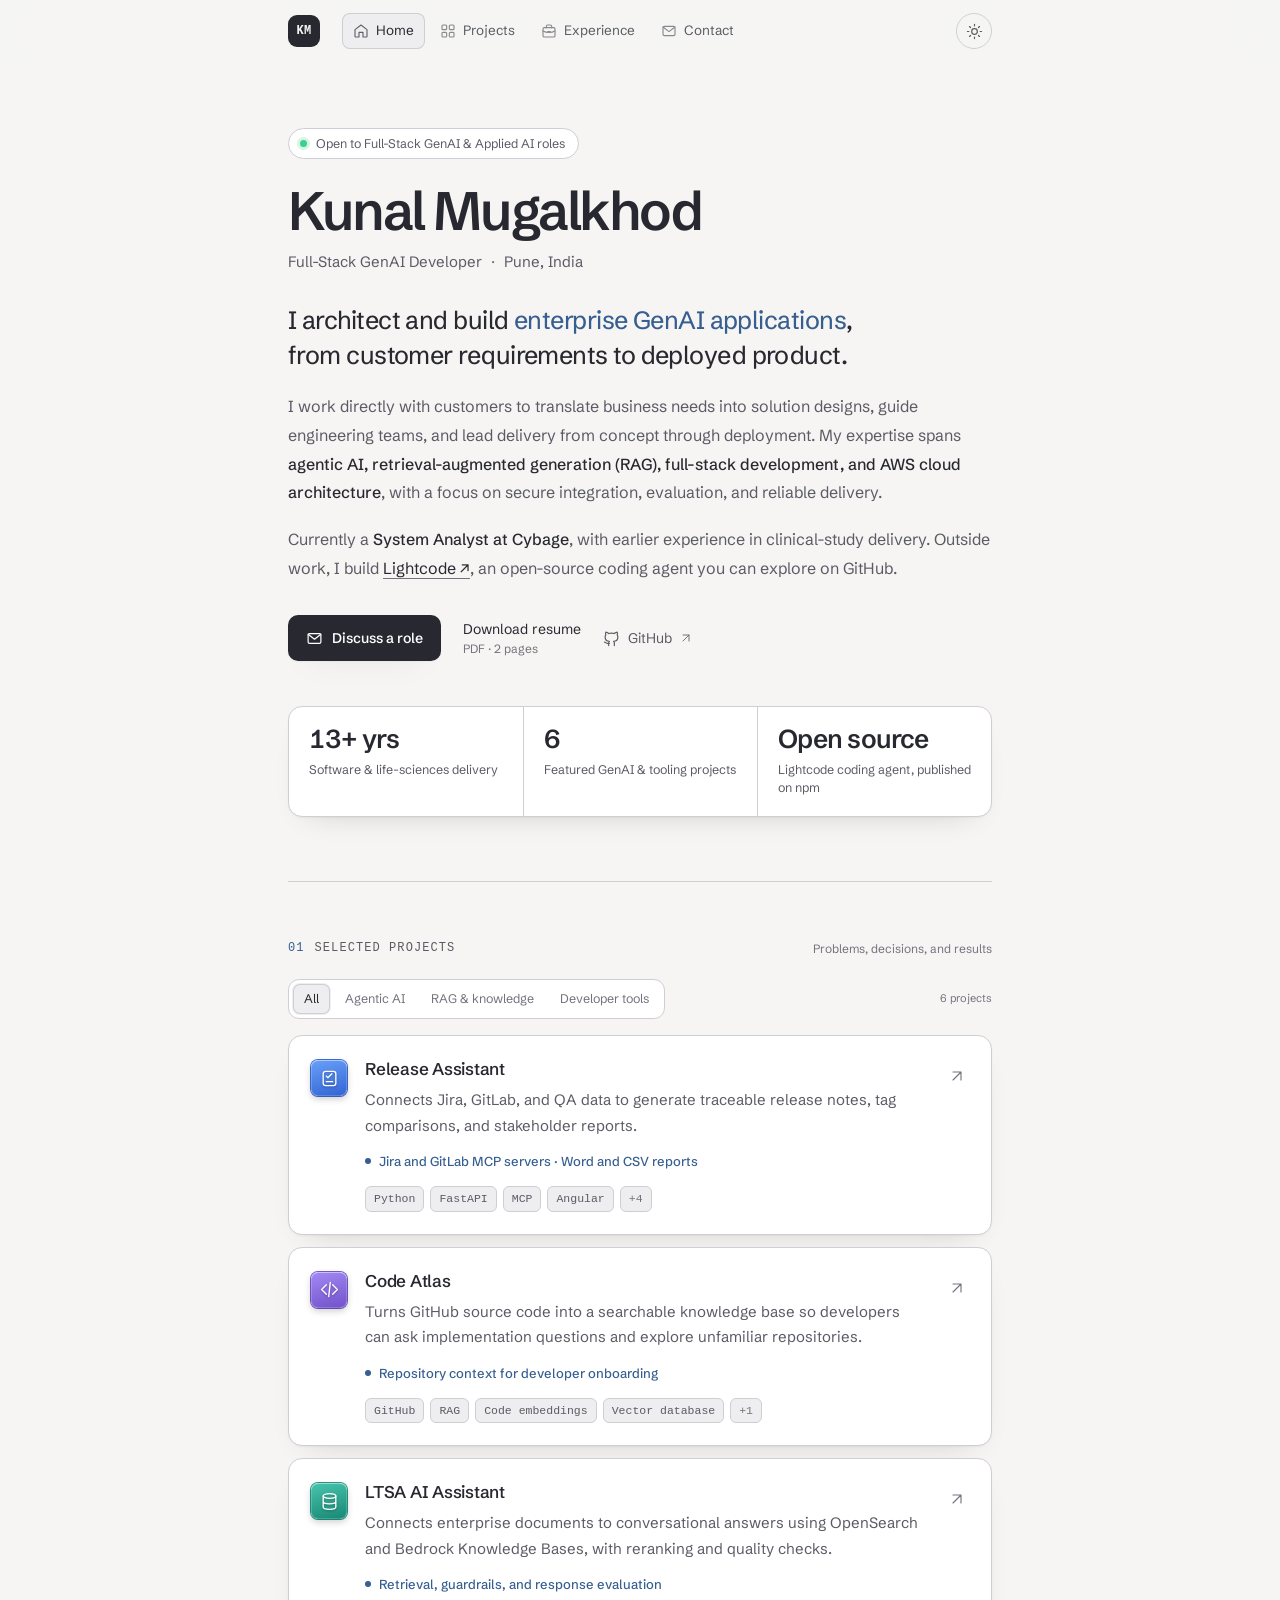
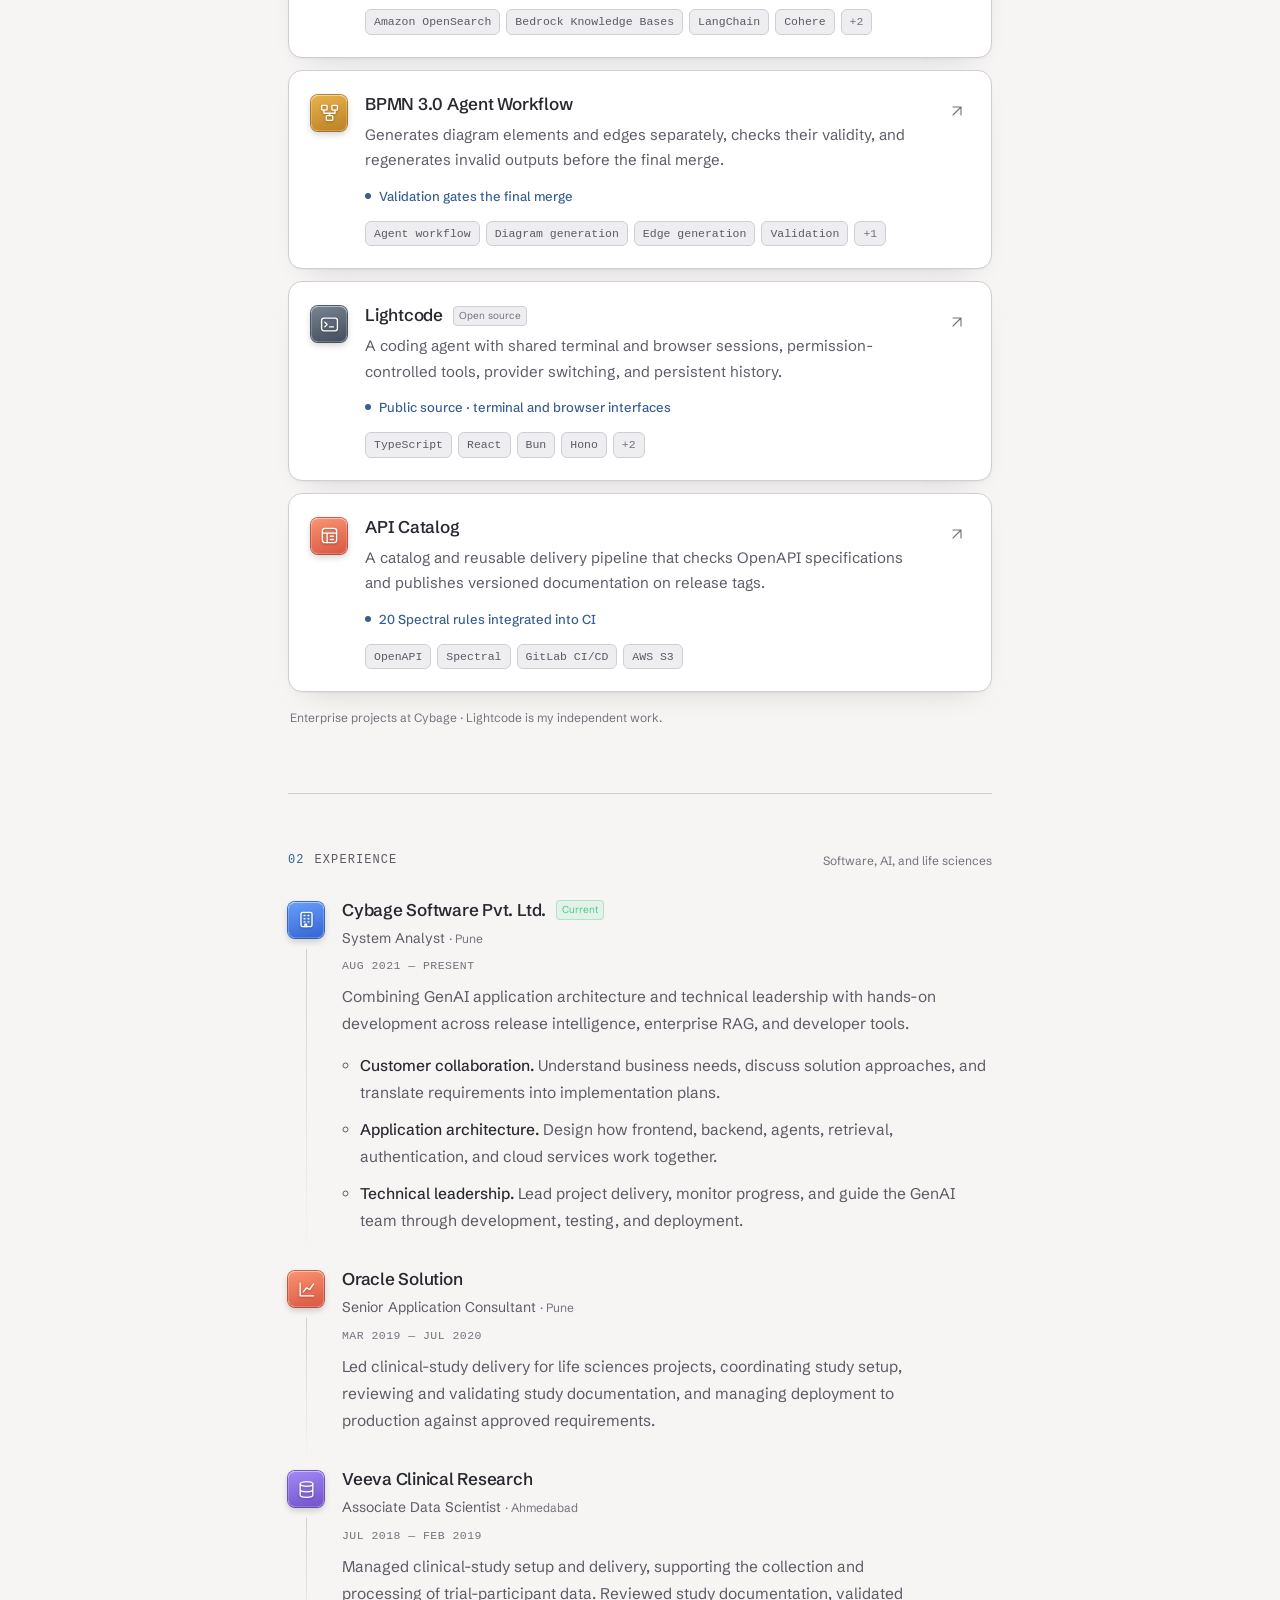
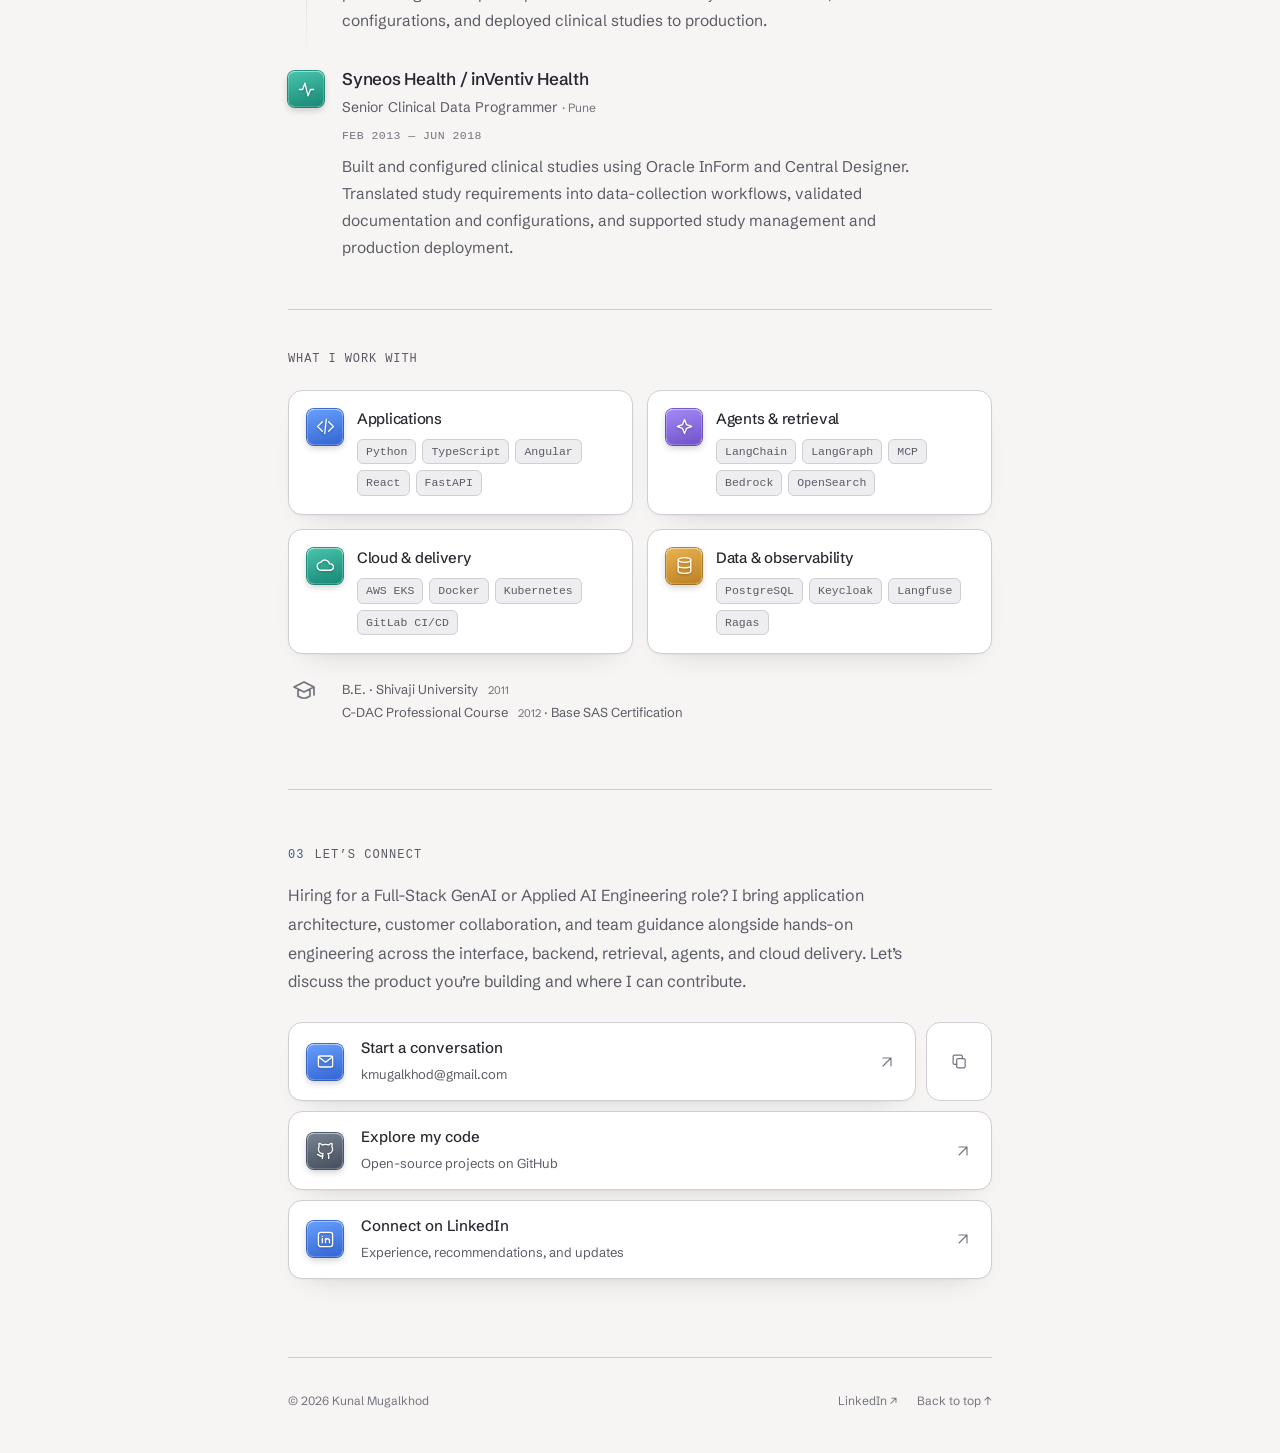
==== commit 236363cd: "Remove the ~70% ticket-reduction claim Drop it from the hero stats, the Release Assistant card highl" ====
--- a/index.html
+++ b/index.html
@@ -48,7 +48,7 @@
         <ul class="stats" aria-label="At a glance">
           <li><strong>13+ yrs</strong><span>Software &amp; life-sciences delivery</span></li>
           <li><strong>6</strong><span>Featured GenAI &amp; tooling projects</span></li>
-          <li><strong>~70%</strong><span>Fewer tickets to analyze in Release Assistant</span></li>
+          <li><strong>Open source</strong><span>Lightcode coding agent, published on npm</span></li>
         </ul>
       </section>
       <div class="separator wrap" aria-hidden="true"></div>
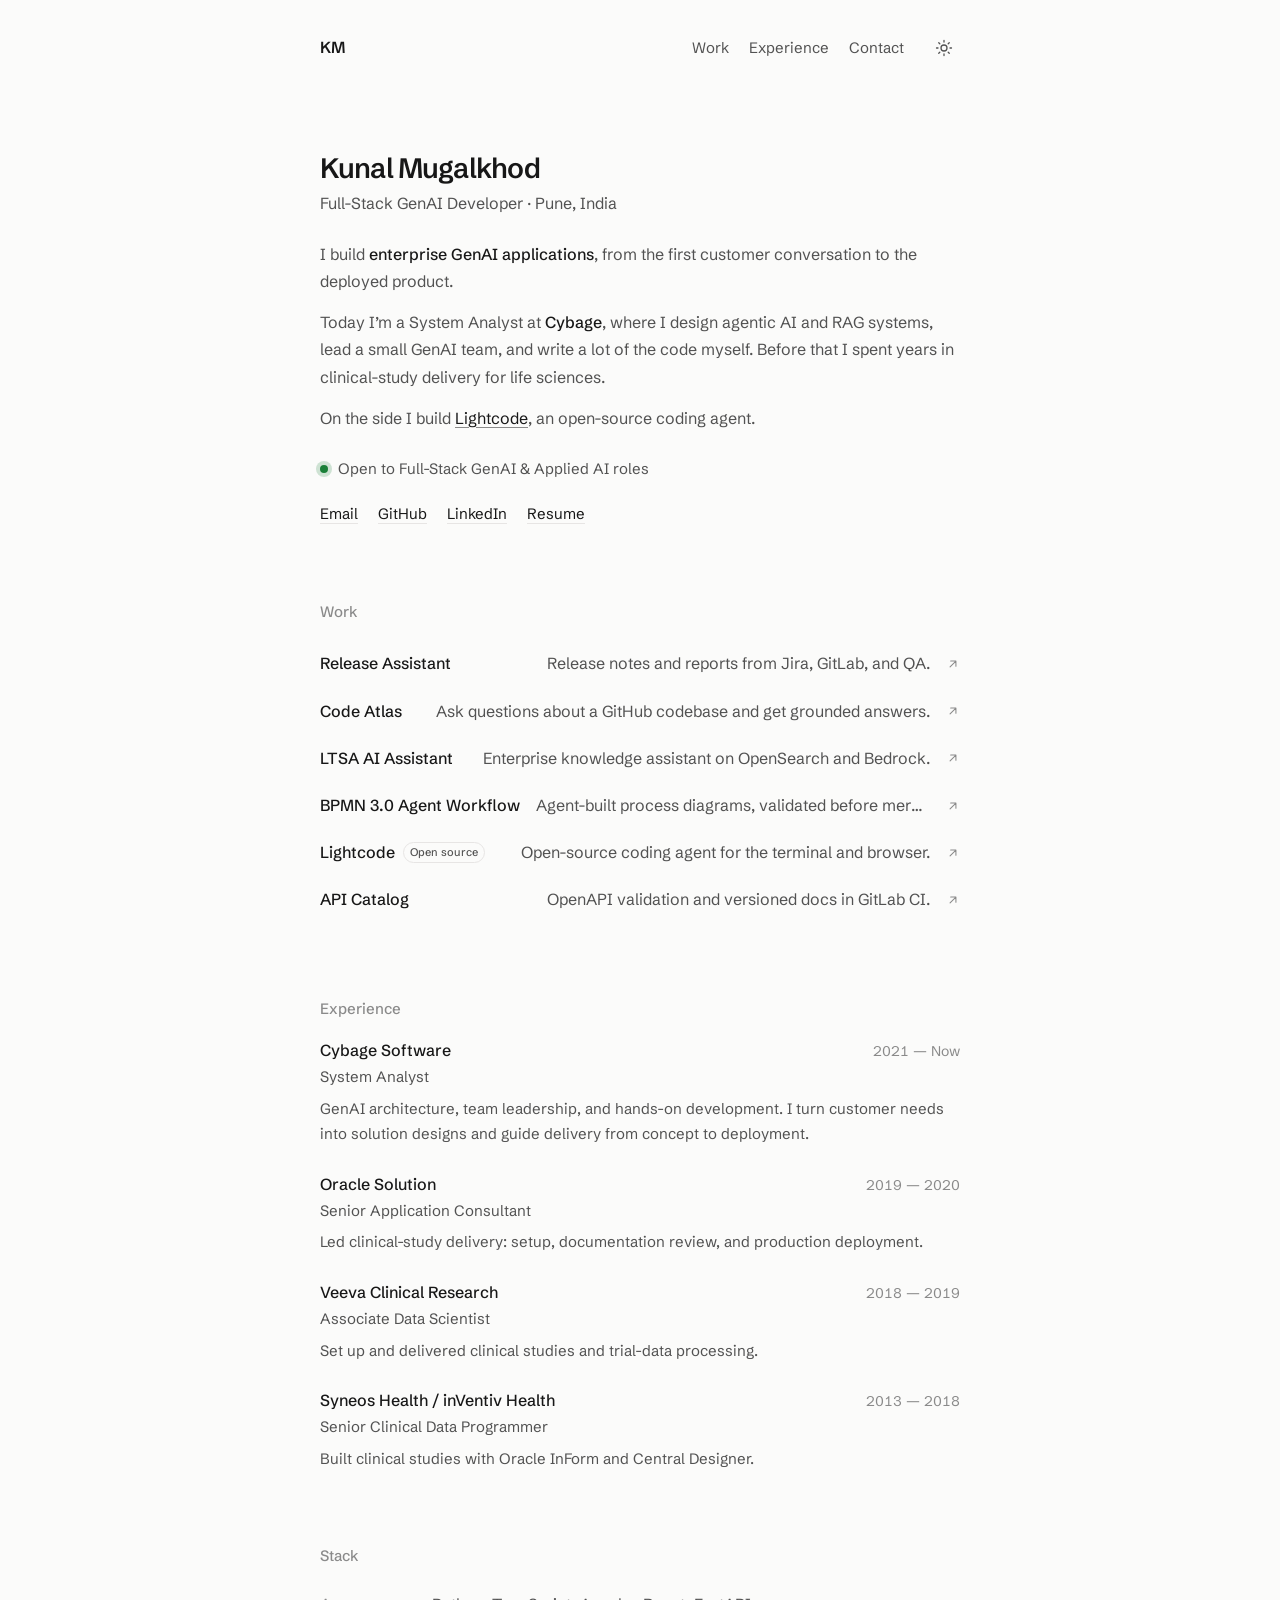
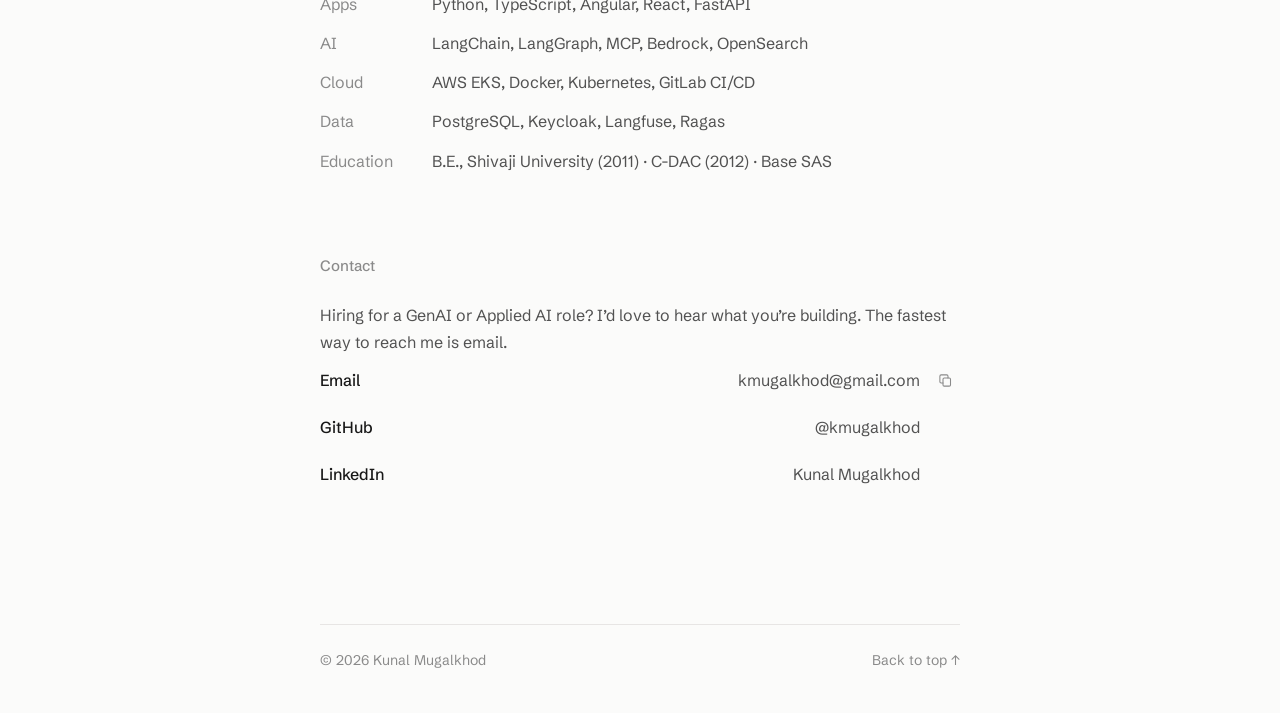
==== commit 841b280c: "Simplify portfolio into a minimal, text-first single column Inspired by designerdada.com and manuaro" ====
--- a/index.html
+++ b/index.html
@@ -2,7 +2,7 @@
 <html lang="en" data-theme="dark">
 <head>
   <meta charset="UTF-8"><meta name="viewport" content="width=device-width, initial-scale=1">
-  <meta name="theme-color" content="#141414">
+  <meta name="theme-color" content="#111111">
   <meta name="description" content="Kunal Mugalkhod, Full-Stack GenAI Developer. GenAI application architecture, customer collaboration, technical leadership, and hands-on delivery with Python, Angular, FastAPI, and AWS.">
   <meta property="og:title" content="Kunal Mugalkhod — Full-Stack GenAI Developer">
   <meta property="og:description" content="GenAI architecture and technical leadership: translating customer needs into applications, guiding teams, and delivering enterprise AI.">
@@ -33,57 +33,68 @@
 </head>
 <body>
   <a class="skip-link" href="#main">Skip to content</a>
-  <div class="page-shell">
-    <header class="topbar">
-      <div class="topbar-inner wrap"><a class="brand" href="#home" aria-label="Kunal Mugalkhod — back to top"><span aria-hidden="true">KM</span></a><nav id="navigation" aria-label="Main navigation"><a href="#home" aria-current="location"><svg viewBox="0 0 24 24" fill="none" stroke="currentColor" stroke-width="1.7" stroke-linecap="round" stroke-linejoin="round" aria-hidden="true"><path d="m3 10 9-7 9 7v10a1 1 0 0 1-1 1h-5v-7H9v7H4a1 1 0 0 1-1-1Z"/></svg><span>Home</span></a><a href="#work"><svg viewBox="0 0 24 24" fill="none" stroke="currentColor" stroke-width="1.7" stroke-linecap="round" stroke-linejoin="round" aria-hidden="true"><rect x="3" y="3" width="7" height="7" rx="1.5"/><rect x="14" y="3" width="7" height="7" rx="1.5"/><rect x="3" y="14" width="7" height="7" rx="1.5"/><rect x="14" y="14" width="7" height="7" rx="1.5"/></svg><span>Projects</span></a><a href="#journey"><svg viewBox="0 0 24 24" fill="none" stroke="currentColor" stroke-width="1.7" stroke-linecap="round" stroke-linejoin="round" aria-hidden="true"><rect x="3" y="7" width="18" height="14" rx="2"/><path d="M8 7V5a2 2 0 0 1 2-2h4a2 2 0 0 1 2 2v2M3 12c5 3 13 3 18 0m-11 1h4"/></svg><span>Experience</span></a><a href="#contact"><svg viewBox="0 0 24 24" fill="none" stroke="currentColor" stroke-width="1.7" stroke-linecap="round" stroke-linejoin="round" aria-hidden="true"><rect x="3" y="5" width="18" height="14" rx="2"/><path d="m3 6 9 7 9-7"/></svg><span>Contact</span></a></nav><button id="theme-toggle" class="theme-toggle" aria-label="Switch to light theme" title="Switch to light theme"><svg viewBox="0 0 24 24" fill="none" stroke="currentColor" stroke-width="1.7" stroke-linecap="round" stroke-linejoin="round" aria-hidden="true"><circle cx="12" cy="12" r="4"/><path d="M12 2v2m0 16v2M2 12h2m16 0h2M5 5l1.4 1.4m11.2 11.2L19 19M5 19l1.4-1.4M17.6 6.4 19 5"/></svg></button></div>
-    </header>
-    <main id="main">
-      <section id="home" class="hero wrap" aria-labelledby="hero-title">
-        <p class="status-pill"><span class="status-dot" aria-hidden="true"></span>Open to Full-Stack GenAI &amp; Applied AI roles</p>
-        <h1 id="hero-title">Kunal Mugalkhod</h1>
-        <p class="role-line">Full-Stack GenAI Developer <span>·</span> Pune, India</p>
-        <p class="hero-lede">I architect and build <em>enterprise GenAI applications</em>, from customer requirements to deployed product.</p>
-<div class="intro-prose"><p>I work directly with customers to translate business needs into solution designs, guide engineering teams, and lead delivery from concept through deployment. My expertise spans <strong>agentic AI, retrieval-augmented generation (RAG), full-stack development, and AWS cloud architecture</strong>, with a focus on secure integration, evaluation, and reliable delivery.</p><p>Currently a <strong>System Analyst at Cybage</strong>, with earlier experience in clinical-study delivery. Outside work, I build <a href="https://github.com/kmugalkhod/lightcode" target="_blank" rel="noopener noreferrer" class="inline-link">Lightcode ↗</a>, an open-source coding agent you can explore on GitHub.</p></div>
-        <div class="intro-actions"><a class="button primary" href="mailto:kmugalkhod@gmail.com"><svg viewBox="0 0 24 24" fill="none" stroke="currentColor" stroke-width="1.7" stroke-linecap="round" stroke-linejoin="round" aria-hidden="true"><rect x="3" y="5" width="18" height="14" rx="2"/><path d="m3 6 9 7 9-7"/></svg>Discuss a role</a><a class="resume-link" href="./Kunal-Mugalkhod-Resume.pdf" download>Download resume <span>PDF · 2 pages</span></a><a class="social-inline" href="https://github.com/kmugalkhod" target="_blank" rel="noopener noreferrer"><svg viewBox="0 0 24 24" fill="none" stroke="currentColor" stroke-width="1.7" stroke-linecap="round" stroke-linejoin="round" aria-hidden="true"><path d="M9 19c-5 1-5-2-7-2m14 5v-4a3 3 0 0 0-1-2c3 0 6-2 6-6a5 5 0 0 0-1-3 5 5 0 0 0 0-4s-2 0-4 2a13 13 0 0 0-8 0C6 3 4 3 4 3a5 5 0 0 0 0 4 5 5 0 0 0-1 3c0 4 3 6 6 6a3 3 0 0 0-1 2v4"/></svg>GitHub <svg viewBox="0 0 24 24" fill="none" stroke="currentColor" stroke-width="1.7" stroke-linecap="round" stroke-linejoin="round" aria-hidden="true"><path d="M6 18 18 6M6 6h12v12"/></svg></a></div>
-        <ul class="stats" aria-label="At a glance">
-          <li><strong>13+ yrs</strong><span>Software &amp; life-sciences delivery</span></li>
-          <li><strong>6</strong><span>Featured GenAI &amp; tooling projects</span></li>
-          <li><strong>Open source</strong><span>Lightcode coding agent, published on npm</span></li>
-        </ul>
-      </section>
-      <div class="separator wrap" aria-hidden="true"></div>
-      <section id="work" class="work-section wrap" aria-labelledby="work-title">
-        <div class="section-heading"><h2 id="work-title">Selected projects</h2><span class="section-caption">Problems, decisions, and results</span></div>
-        <div class="filter-bar"><div class="filters" role="group" aria-label="Filter projects"><button class="active" data-filter="all" aria-pressed="true">All</button><button data-filter="agents" aria-pressed="false">Agentic AI</button><button data-filter="rag" aria-pressed="false">RAG & knowledge</button><button data-filter="tools" aria-pressed="false">Developer tools</button></div><p id="result-count" aria-live="polite">6 projects</p></div>
-        <div id="project-grid" class="project-grid"></div>
-        <noscript><p>Project details require JavaScript. My work includes Release Assistant, Code Atlas, LTSA AI Assistant using Amazon OpenSearch and Amazon Bedrock Knowledge Bases, a BPMN 3.0 agent workflow, Lightcode, and API Catalog. <a href="mailto:kmugalkhod@gmail.com">Contact me for details.</a></p></noscript>
-        <p class="work-note">Enterprise projects at Cybage · Lightcode is my independent work.</p>
-      </section>
-      <div class="separator wrap" aria-hidden="true"></div>
-      <section id="journey" class="journey-section wrap" aria-labelledby="journey-title">
-        <div class="section-heading"><h2 id="journey-title">Experience</h2><span class="section-caption">Software, AI, and life sciences</span></div>
-        <ol class="timeline">
-          <li><span class="icon-tile blue" aria-hidden="true"><svg viewBox="0 0 24 24" fill="none" stroke="currentColor" stroke-width="1.7" stroke-linecap="round" stroke-linejoin="round" aria-hidden="true"><rect x="5" y="3" width="14" height="18" rx="2"/><path d="M9 7h1m4 0h1m-6 4h1m4 0h1m-6 4h1m4 0h1m-5 6v-3h2v3"/></svg></span><div class="job-content"><div class="job-heading"><h3>Cybage Software Pvt. Ltd.</h3><span class="current-badge">Current</span></div><p class="role">System Analyst <span>· Pune</span></p><p class="timeline-meta">AUG 2021 — PRESENT</p><p class="job-description">Combining GenAI application architecture and technical leadership with hands-on development across release intelligence, enterprise RAG, and developer tools.</p><ul class="job-responsibilities"><li><strong>Customer collaboration.</strong> Understand business needs, discuss solution approaches, and translate requirements into implementation plans.</li><li><strong>Application architecture.</strong> Design how frontend, backend, agents, retrieval, authentication, and cloud services work together.</li><li><strong>Technical leadership.</strong> Lead project delivery, monitor progress, and guide the GenAI team through development, testing, and deployment.</li></ul></div></li>
-          <li><span class="icon-tile coral" aria-hidden="true"><svg viewBox="0 0 24 24" fill="none" stroke="currentColor" stroke-width="1.7" stroke-linecap="round" stroke-linejoin="round" aria-hidden="true"><path d="M4 4v16h17M8 15l4-5 4 2 5-7"/></svg></span><div class="job-content"><div class="job-heading"><h3>Oracle Solution</h3></div><p class="role">Senior Application Consultant <span>· Pune</span></p><p class="timeline-meta">MAR 2019 — JUL 2020</p><p class="job-description">Led clinical-study delivery for life sciences projects, coordinating study setup, reviewing and validating study documentation, and managing deployment to production against approved requirements.</p></div></li>
-          <li><span class="icon-tile violet" aria-hidden="true"><svg viewBox="0 0 24 24" fill="none" stroke="currentColor" stroke-width="1.7" stroke-linecap="round" stroke-linejoin="round" aria-hidden="true"><ellipse cx="12" cy="5" rx="8" ry="3"/><path d="M4 5v14c0 4 16 4 16 0V5M4 12c0 4 16 4 16 0"/></svg></span><div class="job-content"><div class="job-heading"><h3>Veeva Clinical Research</h3></div><p class="role">Associate Data Scientist <span>· Ahmedabad</span></p><p class="timeline-meta">JUL 2018 — FEB 2019</p><p class="job-description">Managed clinical-study setup and delivery, supporting the collection and processing of trial-participant data. Reviewed study documentation, validated configurations, and deployed clinical studies to production.</p></div></li>
-          <li><span class="icon-tile teal" aria-hidden="true"><svg viewBox="0 0 24 24" fill="none" stroke="currentColor" stroke-width="1.7" stroke-linecap="round" stroke-linejoin="round" aria-hidden="true"><path d="M3 12h4l3-8 4 16 3-8h4"/></svg></span><div class="job-content"><div class="job-heading"><h3>Syneos Health / inVentiv Health</h3></div><p class="role">Senior Clinical Data Programmer <span>· Pune</span></p><p class="timeline-meta">FEB 2013 — JUN 2018</p><p class="job-description">Built and configured clinical studies using Oracle InForm and Central Designer. Translated study requirements into data-collection workflows, validated documentation and configurations, and supported study management and production deployment.</p></div></li>
-        </ol>
-        <div class="skills-section"><h3 class="subheading">What I work with</h3><div class="skill-grid">
-          <div class="skill-item"><span class="icon-tile blue" aria-hidden="true"><svg viewBox="0 0 24 24" fill="none" stroke="currentColor" stroke-width="1.7" stroke-linecap="round" stroke-linejoin="round" aria-hidden="true"><path d="m8 6-6 6 6 6m8-12 6 6-6 6m-3-15-2 18"/></svg></span><div><h4>Applications</h4><div class="chips"><span>Python</span><span>TypeScript</span><span>Angular</span><span>React</span><span>FastAPI</span></div></div></div>
-          <div class="skill-item"><span class="icon-tile violet" aria-hidden="true"><svg viewBox="0 0 24 24" fill="none" stroke="currentColor" stroke-width="1.7" stroke-linecap="round" stroke-linejoin="round" aria-hidden="true"><path d="m12 3 2.5 6.5L21 12l-6.5 2.5L12 21l-2.5-6.5L3 12l6.5-2.5Z"/></svg></span><div><h4>Agents & retrieval</h4><div class="chips"><span>LangChain</span><span>LangGraph</span><span>MCP</span><span>Bedrock</span><span>OpenSearch</span></div></div></div>
-          <div class="skill-item"><span class="icon-tile teal" aria-hidden="true"><svg viewBox="0 0 24 24" fill="none" stroke="currentColor" stroke-width="1.7" stroke-linecap="round" stroke-linejoin="round" aria-hidden="true"><path d="M7 18h11a4 4 0 0 0 0-8h-1a6 6 0 0 0-11-2 5 5 0 0 0 1 10Z"/></svg></span><div><h4>Cloud & delivery</h4><div class="chips"><span>AWS EKS</span><span>Docker</span><span>Kubernetes</span><span>GitLab CI/CD</span></div></div></div>
-          <div class="skill-item"><span class="icon-tile amber" aria-hidden="true"><svg viewBox="0 0 24 24" fill="none" stroke="currentColor" stroke-width="1.7" stroke-linecap="round" stroke-linejoin="round" aria-hidden="true"><ellipse cx="12" cy="5" rx="8" ry="3"/><path d="M4 5v14c0 4 16 4 16 0V5M4 12c0 4 16 4 16 0"/></svg></span><div><h4>Data & observability</h4><div class="chips"><span>PostgreSQL</span><span>Keycloak</span><span>Langfuse</span><span>Ragas</span></div></div></div>
-        </div></div>
-        <div class="education"><svg viewBox="0 0 24 24" fill="none" stroke="currentColor" stroke-width="1.7" stroke-linecap="round" stroke-linejoin="round" aria-hidden="true"><path d="m2 9 10-5 10 5-10 5L2 9Zm4 2v7c4 3 8 3 12 0v-7M22 9v8"/></svg><div><p>B.E. · Shivaji University <span>2011</span></p><p>C-DAC Professional Course <span>2012</span> · Base SAS Certification</p></div></div>
-        <div class="separator" aria-hidden="true"></div>
-        <div id="contact" class="contact-section"><div class="section-heading"><h2>Let’s connect</h2></div><p class="contact-intro">Hiring for a Full-Stack GenAI or Applied AI Engineering role? I bring application architecture, customer collaboration, and team guidance alongside hands-on engineering across the interface, backend, retrieval, agents, and cloud delivery. Let’s discuss the product you’re building and where I can contribute.</p>
-          <div class="contact-list"><div class="contact-row"><a class="contact-link" href="mailto:kmugalkhod@gmail.com"><span class="icon-tile blue" aria-hidden="true"><svg viewBox="0 0 24 24" fill="none" stroke="currentColor" stroke-width="1.7" stroke-linecap="round" stroke-linejoin="round" aria-hidden="true"><rect x="3" y="5" width="18" height="14" rx="2"/><path d="m3 6 9 7 9-7"/></svg></span><span><strong>Start a conversation</strong><span class="contact-description">kmugalkhod@gmail.com</span></span><span class="row-arrow"><svg viewBox="0 0 24 24" fill="none" stroke="currentColor" stroke-width="1.7" stroke-linecap="round" stroke-linejoin="round" aria-hidden="true"><path d="M6 18 18 6M6 6h12v12"/></svg></span></a><button id="copy-email" aria-label="Copy email address" title="Copy email"><svg viewBox="0 0 24 24" fill="none" stroke="currentColor" stroke-width="1.7" stroke-linecap="round" stroke-linejoin="round" aria-hidden="true"><rect x="8" y="8" width="12" height="13" rx="2"/><path d="M16 8V5a2 2 0 0 0-2-2H5a2 2 0 0 0-2 2v9a2 2 0 0 0 2 2h3"/></svg></button></div><a class="contact-link" href="https://github.com/kmugalkhod" target="_blank" rel="noopener noreferrer"><span class="icon-tile slate" aria-hidden="true"><svg viewBox="0 0 24 24" fill="none" stroke="currentColor" stroke-width="1.7" stroke-linecap="round" stroke-linejoin="round" aria-hidden="true"><path d="M9 19c-5 1-5-2-7-2m14 5v-4a3 3 0 0 0-1-2c3 0 6-2 6-6a5 5 0 0 0-1-3 5 5 0 0 0 0-4s-2 0-4 2a13 13 0 0 0-8 0C6 3 4 3 4 3a5 5 0 0 0 0 4 5 5 0 0 0-1 3c0 4 3 6 6 6a3 3 0 0 0-1 2v4"/></svg></span><span><strong>Explore my code</strong><span class="contact-description">Open-source projects on GitHub</span></span><span class="row-arrow"><svg viewBox="0 0 24 24" fill="none" stroke="currentColor" stroke-width="1.7" stroke-linecap="round" stroke-linejoin="round" aria-hidden="true"><path d="M6 18 18 6M6 6h12v12"/></svg></span></a><a class="contact-link" href="https://www.linkedin.com/in/kunal-mugalkhod-437027b0/" target="_blank" rel="noopener noreferrer"><span class="icon-tile blue" aria-hidden="true"><svg viewBox="0 0 24 24" fill="none" stroke="currentColor" stroke-width="1.7" stroke-linecap="round" stroke-linejoin="round" aria-hidden="true"><rect x="3" y="3" width="18" height="18" rx="3"/><path d="M8 11v5m0-8v.01M12 16v-5m0 2.5a2.5 2.5 0 0 1 5 0V16"/></svg></span><span><strong>Connect on LinkedIn</strong><span class="contact-description">Experience, recommendations, and updates</span></span><span class="row-arrow"><svg viewBox="0 0 24 24" fill="none" stroke="currentColor" stroke-width="1.7" stroke-linecap="round" stroke-linejoin="round" aria-hidden="true"><path d="M6 18 18 6M6 6h12v12"/></svg></span></a></div>
-          <span id="copy-status" role="status"></span>
-        </div>
-      </section>
-    </main>
-    <footer class="wrap"><span>© 2026 Kunal Mugalkhod</span><div class="social-links"><a href="https://www.linkedin.com/in/kunal-mugalkhod-437027b0/" target="_blank" rel="noopener noreferrer">LinkedIn ↗</a><a href="#home" aria-label="Back to top">Back to top ↑</a></div></footer>
-  </div>
+  <header class="topbar wrap">
+    <a class="brand" href="#home" aria-label="Kunal Mugalkhod — back to top">KM</a>
+    <nav id="navigation" aria-label="Main navigation"><a href="#work">Work</a><a href="#experience">Experience</a><a href="#contact">Contact</a></nav>
+    <button id="theme-toggle" class="theme-toggle" aria-label="Switch to light theme" title="Switch to light theme"><svg viewBox="0 0 24 24" fill="none" stroke="currentColor" stroke-width="1.7" stroke-linecap="round" stroke-linejoin="round" aria-hidden="true"><circle cx="12" cy="12" r="4"/><path d="M12 2v2m0 16v2M2 12h2m16 0h2M5 5l1.4 1.4m11.2 11.2L19 19M5 19l1.4-1.4M17.6 6.4 19 5"/></svg></button>
+  </header>
+  <main id="main" class="wrap">
+    <section id="home" class="hero" aria-labelledby="hero-title">
+      <h1 id="hero-title">Kunal Mugalkhod</h1>
+      <p class="role-line">Full-Stack GenAI Developer · Pune, India</p>
+      <div class="prose">
+        <p>I build <strong>enterprise GenAI applications</strong>, from the first customer conversation to the deployed product.</p>
+        <p>Today I’m a System Analyst at <strong>Cybage</strong>, where I design agentic AI and RAG systems, lead a small GenAI team, and write a lot of the code myself. Before that I spent years in clinical-study delivery for life sciences.</p>
+        <p>On the side I build <a href="https://github.com/kmugalkhod/lightcode" target="_blank" rel="noopener noreferrer">Lightcode</a>, an open-source coding agent.</p>
+      </div>
+      <p class="status"><span class="status-dot" aria-hidden="true"></span>Open to Full-Stack GenAI &amp; Applied AI roles</p>
+      <ul class="link-row">
+        <li><a href="mailto:kmugalkhod@gmail.com">Email</a></li>
+        <li><a href="https://github.com/kmugalkhod" target="_blank" rel="noopener noreferrer">GitHub</a></li>
+        <li><a href="https://www.linkedin.com/in/kunal-mugalkhod-437027b0/" target="_blank" rel="noopener noreferrer">LinkedIn</a></li>
+        <li><a href="./Kunal-Mugalkhod-Resume.pdf" download>Resume</a></li>
+      </ul>
+    </section>
+
+    <section id="work" aria-labelledby="work-title">
+      <h2 id="work-title" class="label">Work</h2>
+      <ul id="project-list" class="list"></ul>
+      <noscript><p class="muted">Projects: Release Assistant, Code Atlas, LTSA AI Assistant, BPMN 3.0 Agent Workflow, Lightcode, and API Catalog. <a href="mailto:kmugalkhod@gmail.com">Ask me for details.</a></p></noscript>
+    </section>
+
+    <section id="experience" aria-labelledby="experience-title">
+      <h2 id="experience-title" class="label">Experience</h2>
+      <ol class="jobs">
+        <li><div class="job-top"><h3>Cybage Software</h3><span class="date">2021 — Now</span></div><p class="job-role">System Analyst</p><p class="job-text">GenAI architecture, team leadership, and hands-on development. I turn customer needs into solution designs and guide delivery from concept to deployment.</p></li>
+        <li><div class="job-top"><h3>Oracle Solution</h3><span class="date">2019 — 2020</span></div><p class="job-role">Senior Application Consultant</p><p class="job-text">Led clinical-study delivery: setup, documentation review, and production deployment.</p></li>
+        <li><div class="job-top"><h3>Veeva Clinical Research</h3><span class="date">2018 — 2019</span></div><p class="job-role">Associate Data Scientist</p><p class="job-text">Set up and delivered clinical studies and trial-data processing.</p></li>
+        <li><div class="job-top"><h3>Syneos Health / inVentiv Health</h3><span class="date">2013 — 2018</span></div><p class="job-role">Senior Clinical Data Programmer</p><p class="job-text">Built clinical studies with Oracle InForm and Central Designer.</p></li>
+      </ol>
+    </section>
+
+    <section id="stack" aria-labelledby="stack-title">
+      <h2 id="stack-title" class="label">Stack</h2>
+      <dl class="stack">
+        <div><dt>Apps</dt><dd>Python, TypeScript, Angular, React, FastAPI</dd></div>
+        <div><dt>AI</dt><dd>LangChain, LangGraph, MCP, Bedrock, OpenSearch</dd></div>
+        <div><dt>Cloud</dt><dd>AWS EKS, Docker, Kubernetes, GitLab CI/CD</dd></div>
+        <div><dt>Data</dt><dd>PostgreSQL, Keycloak, Langfuse, Ragas</dd></div>
+        <div><dt>Education</dt><dd>B.E., Shivaji University (2011) · C-DAC (2012) · Base SAS</dd></div>
+      </dl>
+    </section>
+
+    <section id="contact" aria-labelledby="contact-title">
+      <h2 id="contact-title" class="label">Contact</h2>
+      <p class="prose">Hiring for a GenAI or Applied AI role? I’d love to hear what you’re building. The fastest way to reach me is email.</p>
+      <ul class="list contact">
+        <li><a class="row" href="mailto:kmugalkhod@gmail.com"><span class="row-title">Email</span><span class="row-meta">kmugalkhod@gmail.com</span><svg viewBox="0 0 24 24" fill="none" stroke="currentColor" stroke-width="1.8" stroke-linecap="round" stroke-linejoin="round" aria-hidden="true"><path d="M7 17 17 7M8 7h9v9"/></svg></a><button id="copy-email" class="copy" aria-label="Copy email address" title="Copy email"><svg viewBox="0 0 24 24" fill="none" stroke="currentColor" stroke-width="1.7" stroke-linecap="round" stroke-linejoin="round" aria-hidden="true"><rect x="8" y="8" width="12" height="13" rx="2"/><path d="M16 8V5a2 2 0 0 0-2-2H5a2 2 0 0 0-2 2v9a2 2 0 0 0 2 2h3"/></svg></button></li>
+        <li><a class="row" href="https://github.com/kmugalkhod" target="_blank" rel="noopener noreferrer"><span class="row-title">GitHub</span><span class="row-meta">@kmugalkhod</span><svg viewBox="0 0 24 24" fill="none" stroke="currentColor" stroke-width="1.8" stroke-linecap="round" stroke-linejoin="round" aria-hidden="true"><path d="M7 17 17 7M8 7h9v9"/></svg></a></li>
+        <li><a class="row" href="https://www.linkedin.com/in/kunal-mugalkhod-437027b0/" target="_blank" rel="noopener noreferrer"><span class="row-title">LinkedIn</span><span class="row-meta">Kunal Mugalkhod</span><svg viewBox="0 0 24 24" fill="none" stroke="currentColor" stroke-width="1.8" stroke-linecap="round" stroke-linejoin="round" aria-hidden="true"><path d="M7 17 17 7M8 7h9v9"/></svg></a></li>
+      </ul>
+      <span id="copy-status" class="copy-status" role="status"></span>
+    </section>
+  </main>
+  <footer class="wrap"><span>© 2026 Kunal Mugalkhod</span><a href="#home">Back to top ↑</a></footer>
   <dialog id="project-dialog" aria-labelledby="dialog-title"><button class="dialog-close" aria-label="Close project details"><span aria-hidden="true">✕</span></button><div id="dialog-content"></div></dialog>
 </body>
 </html>
--- a/styles.css
+++ b/styles.css
@@ -1,122 +1,141 @@
 @font-face{font-family:"Schibsted Grotesk";src:url('./fonts/Schibsted-latin.woff') format('woff');font-style:normal;font-weight:400 900;font-display:swap}
-:root{color-scheme:dark;--bg:#141414;--shell:#141414;--panel:#1b1b1d;--hover:#202023;--text:#ededee;--muted:#b1b1b8;--faint:#92929c;--line:#333338;--accent:#b8c7e4;--tag:#252529;--button:#efeff1;--button-text:#242428;--font:"Schibsted Grotesk",ui-sans-serif,system-ui,sans-serif;--mono:ui-monospace,SFMono-Regular,Consolas,monospace}
-html[data-theme="light"]{color-scheme:light;--bg:#f6f5f3;--shell:#f6f5f3;--panel:#fff;--hover:#eae9e7;--text:#282830;--muted:#5b5b66;--faint:#73737e;--line:#cfced4;--accent:#365e91;--tag:#eeedf0;--button:#282830;--button-text:#fff}
-*{box-sizing:border-box}html{scroll-behavior:smooth;scroll-padding-top:24px}body{margin:0;background:var(--bg);color:var(--text);font:16px/1.75 var(--font);-webkit-font-smoothing:antialiased}body:has(dialog[open]){overflow:hidden}::selection{background:#677eb15c}a{color:inherit;text-decoration:none}button{font:inherit;color:inherit;cursor:pointer;border:0;background:none}a,button{-webkit-tap-highlight-color:transparent}a:focus-visible,button:focus-visible{outline:2px solid var(--accent);outline-offset:5px}button:disabled{cursor:default;opacity:.5}[hidden]{display:none!important}svg{display:block;flex-shrink:0;width:20px;height:20px}h1,h2,h3,h4,p{margin:0}h1,h2,h3,h4{line-height:1.35;font-weight:550;letter-spacing:-.018em}p{overflow-wrap:break-word}.page-shell{min-height:100vh}.wrap{width:calc(100% - 48px);max-width:704px;margin-inline:auto}.site-header{padding-top:52px}.identity-row{display:flex;align-items:center;justify-content:space-between;gap:24px}.identity-row h1{font-size:30px;font-weight:550;letter-spacing:-.04em}.role-line{font-size:14px;line-height:1.7;color:var(--muted);margin-top:5px}.role-line>span{color:var(--faint);margin:0 5px}.theme-toggle{width:36px;height:36px;display:grid;place-items:center;border:1px solid var(--line);border-radius:50%;color:var(--muted);flex-shrink:0}.theme-toggle svg{width:17px;height:17px}.theme-toggle:hover{background:var(--hover);color:var(--text)}.navigation-row{margin-top:24px;position:relative}nav{display:flex;gap:24px;align-items:center;font-size:14px;color:var(--muted)}nav>a{display:flex;align-items:center;gap:7px;padding:9px 0;position:relative}nav>a>svg{width:16px;height:16px;opacity:.7}nav>a:after{content:'';height:2px;position:absolute;inset-inline:0;bottom:1px;background-image:radial-gradient(circle,var(--faint) 1px,transparent 1px);background-size:5px 2px;opacity:0;transition:opacity .2s}nav>a[aria-current],nav>a:hover{color:var(--text)}nav>a[aria-current]:after,nav>a:hover:after{opacity:1}.menu-toggle{display:none}.skip-link{position:fixed;left:15px;top:10px;padding:10px 16px;background:var(--button);color:var(--button-text);z-index:200;transform:translateY(-160%)}.skip-link:focus{transform:none}
-.hero{padding-top:25px}.intro-prose{font-size:16px;line-height:1.85;color:var(--muted)}.intro-prose p+p{margin-top:18px}.intro-prose strong{font-weight:500;color:var(--text)}.inline-link{color:var(--text);text-decoration:underline;text-decoration-color:var(--faint);text-underline-offset:4px}.inline-link:hover{color:var(--accent)}.intro-actions{display:flex;gap:24px;align-items:center;margin-top:23px}.button{display:inline-flex;align-items:center;justify-content:center;gap:9px;font-size:13px;font-weight:550;padding:10px 15px;border-radius:7px;min-height:42px;transition:transform .18s,opacity .18s}.primary{color:var(--button-text);background:var(--button)}.primary:hover{opacity:.87;transform:translateY(-1px)}.button svg{width:17px;height:17px}.social-inline{display:flex;align-items:center;gap:8px;min-height:42px;font-size:13px;color:var(--muted)}.social-inline>svg{width:17px;height:17px}.social-inline>svg:last-child{width:12px;height:12px}.social-inline:hover{color:var(--text)}.separator{height:1px;margin-top:37px;margin-bottom:35px;background-image:radial-gradient(circle,var(--line) .8px,transparent .8px);background-size:5px 1px;background-repeat:repeat-x}
-.section-heading{display:flex;align-items:center;justify-content:space-between;gap:20px}.section-heading h2,.subheading{font:12px/1.6 var(--mono);text-transform:uppercase;font-weight:400;letter-spacing:.075em;color:var(--faint)}.section-caption{font-size:12px;color:var(--faint)}.filter-bar{display:flex;align-items:center;justify-content:space-between;gap:10px;margin:15px 0 12px}.filters{display:flex;gap:5px;flex-wrap:wrap}.filters button{font-size:12px;color:var(--faint);padding:7px 9px;min-height:34px;border:1px solid transparent;border-radius:5px;line-height:1.6;transition:color .2s,background .2s}.filters button:first-child{margin-left:-9px}.filters button.active{background:var(--tag);color:var(--text)}.filters button:hover{background:var(--hover);color:var(--text)}#result-count{color:var(--faint);font-size:11px;white-space:nowrap}.project-grid{display:flex;flex-direction:column;gap:6px}.project-card{position:relative;display:grid;grid-template-columns:36px minmax(0,1fr) 24px;gap:18px;align-items:start;padding:15px 12px;margin-inline:-12px;border-radius:10px;transition:background .22s;isolation:isolate}.project-card:hover{background:var(--hover)}.project-card:has(button:focus-visible){outline:2px solid var(--accent);outline-offset:3px}.project-card .icon-tile{margin-top:2px}.row-copy{min-width:0}.row-heading{display:flex;gap:10px;align-items:center;flex-wrap:wrap}.row-copy h3{font-size:16px;font-weight:550;letter-spacing:-.014em}.open-badge{font-size:10px;line-height:1.6;color:var(--faint);background:var(--tag);border:1px solid var(--line);border-radius:4px;padding:1px 5px}.card-description{font-size:14px;line-height:1.75;color:var(--muted);margin-top:4px;max-width:555px}.details-button{display:grid;place-items:center;width:24px;height:32px;padding:0;color:var(--faint);margin-top:2px}.details-button:after{content:'';position:absolute;inset:0;border-radius:10px}.details-button svg{width:16px;height:16px;transition:transform .2s}.project-card:hover .details-button{color:var(--text)}.project-card:hover .details-button svg{transform:translate(2px,-2px)}.work-note{font-size:11px;line-height:1.7;color:var(--faint);margin:19px 0 0;padding-left:54px}
-.icon-tile{--top:#6395f2;--bottom:#3564ce;--shadow:#426fc7;display:grid;place-items:center;width:36px;height:36px;flex-shrink:0;background:linear-gradient(165deg,var(--top),var(--bottom));border-radius:7px;color:#fff;box-shadow:inset 0 1px 0 #ffffff55,inset 0 0 0 1px #ffffff30,0 3px 7px #0003,0 0 0 1px var(--shadow);position:relative;transition:transform .2s}.icon-tile>svg{width:19px;height:19px;filter:drop-shadow(0 1px 1px #0004)}.blue{--top:#68a0fa;--bottom:#3364d3;--shadow:#416fd0}.coral{--top:#fa9471;--bottom:#d95742;--shadow:#ca624d}.violet{--top:#a38af5;--bottom:#7151ca;--shadow:#785bca}.teal{--top:#49c5ac;--bottom:#178775;--shadow:#289985}.amber{--top:#e9b34e;--bottom:#bb8024;--shadow:#bd872f}.slate{--top:#798492;--bottom:#434d5b;--shadow:#536072}.project-card:hover .icon-tile,.contact-link:hover .icon-tile{transform:translateY(-2px) rotate(-3deg)}
-.timeline{list-style:none;margin:23px 0 0;padding:0;display:flex;flex-direction:column;gap:27px}.timeline li{display:grid;grid-template-columns:36px minmax(0,1fr);gap:18px;align-items:start}.timeline li>.icon-tile{margin-top:3px}.job-content{position:relative;min-width:0}.job-heading{display:flex;align-items:center;gap:10px;min-height:23px}.job-content h3{font-size:16px;letter-spacing:-.014em}.current-badge{font-size:10px;line-height:1.6;padding:1px 5px;border:1px solid var(--line);border-radius:4px;color:var(--accent);background:var(--tag)}.role{font-size:14px;color:var(--muted);margin-top:4px}.role>span{color:var(--faint);font-size:12px}.timeline-meta{font-size:11px;color:var(--faint);letter-spacing:.025em;margin-top:6px}.job-description{font-size:13px;line-height:1.8;color:var(--muted);margin-top:7px;max-width:600px}.skills-section{margin-top:35px;padding-top:30px;border-top:1px dotted var(--line)}.skill-grid{display:grid;grid-template-columns:1fr 1fr;gap:26px 28px;margin-top:22px}.skill-item{display:grid;grid-template-columns:36px minmax(0,1fr);gap:14px;align-items:start}.skill-item h4{font-size:14px;font-weight:500}.skill-item p{font-size:12px;line-height:1.8;color:var(--muted);margin-top:5px}.education{display:flex;gap:14px;align-items:flex-start;font-size:12px;line-height:1.8;color:var(--muted);margin-top:28px;padding-left:4px}.education>svg{width:24px;height:24px;color:var(--faint);margin-right:12px}.education p>span{font-size:11px;color:var(--faint);margin-left:7px}.contact-intro{font-size:14px;line-height:1.85;color:var(--muted);margin-top:16px;max-width:620px}.contact-list{display:flex;flex-direction:column;gap:15px;margin-top:23px}.contact-row{display:flex;align-items:center;gap:12px}.contact-link{display:grid;grid-template-columns:36px minmax(0,1fr) 20px;align-items:center;gap:18px;flex:1;min-width:0}.contact-link strong{display:block;font-size:15px;font-weight:500;line-height:1.5}.contact-description{display:block;font-size:13px;color:var(--muted);line-height:1.8;margin-top:3px}.row-arrow{color:var(--faint);display:grid;place-items:center}.row-arrow svg{width:16px;height:16px}#copy-email{display:grid;place-items:center;color:var(--faint);width:36px;height:36px;padding:7px;border:1px solid var(--line);border-radius:6px}#copy-email:hover{color:var(--text);background:var(--hover)}#copy-email svg{width:17px;height:17px}#copy-status{display:block;min-height:20px;font-size:12px;color:var(--accent);padding-left:54px;margin-top:10px}footer{display:flex;justify-content:space-between;align-items:center;gap:25px;margin-top:35px!important;padding:24px 0 34px;border-top:1px dotted var(--line);color:var(--faint);font-size:11px}.social-links{display:flex;gap:20px}.social-links a{padding:8px 0}.social-links a:hover{color:var(--text)}
-.tags{display:flex;flex-wrap:wrap;gap:7px}.tags span{font-size:12px;color:var(--muted);padding:3px 8px;background:var(--tag);border:1px solid var(--line);border-radius:5px}
-dialog{width:min(780px,calc(100% - 36px));max-height:90dvh;padding:38px;border:1px solid var(--line);border-radius:13px;background:var(--shell);color:var(--text);box-shadow:0 25px 100px #0005}dialog::backdrop{background:#0008;backdrop-filter:blur(5px)}.dialog-close{position:absolute;right:13px;top:13px;width:30px;height:30px;border:1px solid var(--line);background:var(--panel);border-radius:50%;font-size:11px;color:var(--muted)}.dialog-close:hover{color:var(--text);background:var(--hover)}.eyebrow{font-size:9px;letter-spacing:.08em;color:var(--faint);line-height:1.8;padding-right:14px}#dialog-title{font-size:29px;margin:16px 0 13px;letter-spacing:-.04em}.dialog-summary{font-size:14px;color:var(--muted);line-height:1.8}.dialog-grid{display:grid;grid-template-columns:1fr 1fr;gap:26px;margin:29px 0}.detail-heading{font-size:10px;letter-spacing:.07em;color:var(--text);margin-bottom:10px}.dialog-grid p,.dialog-grid li{font-size:12px;line-height:1.8;color:var(--muted)}.dialog-grid ul{padding-left:16px;margin:0}.modal-links{display:flex;gap:20px;margin-top:25px}.modal-links a{font-size:12px;text-decoration:underline;text-underline-offset:4px}.dialog-footnote{font-size:10px;color:var(--faint);margin-top:19px;line-height:1.8}.dialog-flow{padding:22px;margin-top:25px;background:var(--panel);border:1px solid var(--line);border-radius:8px}.dialog-flow h3{font-size:16px;margin-bottom:6px}.dialog-flow>p{font-size:11px;color:var(--muted)}.flow-stages{display:grid;grid-template-columns:1fr 1fr;gap:10px;margin-top:18px}.flow-stage{padding:13px;border:1px solid var(--line);border-radius:5px;color:var(--muted);font-size:11px;line-height:1.7}.flow-stage strong{display:block;font-weight:550;font-size:12px;margin-bottom:5px}.flow-stage:last-child{grid-column:1/-1}.flow-stage.active{border-color:var(--accent);color:var(--text);background:var(--tag)}.flow-status{font-size:11px;line-height:1.8;color:var(--text);min-height:60px;padding-top:18px}.flow-controls,.branch-controls{display:flex;align-items:center;gap:9px;flex-wrap:wrap}.flow-controls{margin-top:12px}.flow-controls button{padding:8px 12px;border:1px solid var(--line);border-radius:5px;font-size:11px;background:var(--tag)}.flow-controls .flow-next{background:var(--button);color:var(--button-text)}.flow-description{margin-top:18px;line-height:1.8}.reveal{animation:arrive .3s both}@keyframes arrive{from{opacity:.5;translate:0 5px}to{opacity:1;translate:0 0}}
 
-dialog{width:min(900px,calc(100% - 40px));padding:42px}.dialog-close{width:40px;height:40px;font-size:14px}.eyebrow{font-size:11px}#dialog-title{font-size:34px}.dialog-summary{font-size:16px}.detail-heading{font-size:12px}.dialog-grid p,.dialog-grid li{font-size:14px}.dialog-grid{gap:32px}.dialog-footnote{font-size:12px}.modal-links a{font-size:14px}.dialog-flow h3{font-size:20px}.dialog-flow>p,.flow-stage,.flow-status,.flow-controls button{font-size:13px}.flow-stage strong{font-size:14px}.flow-controls button{min-height:42px}
+/* Themes */
+:root{color-scheme:dark;--bg:#111;--panel:#1a1a1a;--hover:#1c1c1c;--text:#ececec;--muted:#a3a3a3;--faint:#737373;--line:#262626;--accent:#9db4e0;--button:#ececec;--button-text:#111;--green:#3fb950;--font:"Schibsted Grotesk",ui-sans-serif,system-ui,sans-serif;--mono:ui-monospace,SFMono-Regular,Consolas,monospace}
+html[data-theme="light"]{color-scheme:light;--bg:#fbfbfa;--panel:#fff;--hover:#f1f1ef;--text:#171717;--muted:#525252;--faint:#8a8a8a;--line:#e7e5e4;--accent:#2f5da0;--button:#171717;--button-text:#fff;--green:#1a7f37}
 
-@media(max-width:800px){.wrap{max-width:704px}.identity-row h1{font-size:29px}.site-header{padding-top:37px}}
-@media(max-width:600px){.wrap{width:calc(100% - 40px)}.site-header{padding-top:27px}.identity-row{gap:16px}.identity-row h1{font-size:27px;letter-spacing:-.035em}.role-line{font-size:12px;margin-top:6px}.role-line>span{margin:0 3px}.theme-toggle{width:34px;height:34px}.navigation-row{margin-top:20px}nav{gap:19px;font-size:12px;justify-content:space-between}nav>a{gap:5px;min-height:42px}nav>a>svg{width:15px;height:15px}.hero{padding-top:20px}.intro-prose{font-size:15px;line-height:1.9}.intro-prose p+p{margin-top:17px}.intro-actions{gap:23px;margin-top:20px}.button{font-size:13px}.social-inline{font-size:13px}.separator{margin-top:30px;margin-bottom:28px}.section-heading{gap:12px;align-items:baseline;flex-wrap:wrap}.section-heading h2,.subheading{font-size:11px}.section-caption{font-size:11px}.filter-bar{align-items:flex-start;gap:7px;flex-wrap:wrap;margin:14px 0 8px}.filters{gap:2px}.filters button{font-size:11px;padding:8px;min-height:36px}.filters button:first-child{margin-left:-8px}#result-count{font-size:10px;align-self:center;margin-left:auto}.project-grid{gap:3px}.project-card{grid-template-columns:34px minmax(0,1fr) 18px;gap:14px;padding:14px 8px;margin-inline:-8px}.icon-tile{width:34px;height:34px;border-radius:6px}.icon-tile>svg{width:18px;height:18px}.row-copy h3{font-size:15px;line-height:1.5}.card-description{font-size:13px;line-height:1.8;margin-top:4px}.details-button{width:18px;height:32px}.details-button svg{width:15px;height:15px}.open-badge{font-size:9px}.work-note{font-size:10px;padding-left:48px;line-height:1.8;margin-top:17px}.timeline{gap:25px;margin-top:21px}.timeline li{grid-template-columns:34px minmax(0,1fr);gap:14px}.job-heading{flex-wrap:wrap;gap:8px}.job-content h3{font-size:15px}.role{font-size:13px;line-height:1.8}.role>span{font-size:11px}.timeline-meta{font-size:10px}.job-description{font-size:13px;line-height:1.85}.skill-grid{grid-template-columns:1fr;gap:21px;margin-top:20px}.skill-item{grid-template-columns:34px minmax(0,1fr);gap:14px}.skill-item h4{font-size:14px}.skill-item p{font-size:13px;line-height:1.75;margin-top:4px}.skills-section{margin-top:28px;padding-top:24px}.education{font-size:11px;gap:14px;padding-left:3px}.education>svg{width:21px;height:21px;margin-right:10px}.education p>span{font-size:10px;margin-left:5px}.contact-intro{font-size:14px;line-height:1.85}.contact-link{grid-template-columns:34px minmax(0,1fr) 16px;gap:14px}.contact-row{gap:8px}.contact-link strong{font-size:14px}.contact-description{font-size:12px;overflow-wrap:anywhere}.contact-list{gap:19px}#copy-email{width:32px;height:32px;flex-shrink:0}#copy-status{padding-left:48px;font-size:11px}footer{margin-top:27px!important;padding:22px 0 28px;font-size:10px;gap:13px;flex-wrap:wrap}.social-links{gap:17px}dialog{width:calc(100% - 24px);max-height:92dvh;padding:36px 22px}.dialog-close{top:10px;right:10px}.eyebrow{font-size:10px;padding-right:20px}#dialog-title{font-size:27px}.dialog-summary{font-size:15px}.dialog-grid{grid-template-columns:1fr;gap:24px}.dialog-grid p,.dialog-grid li{font-size:14px}.dialog-flow{padding:16px}.dialog-flow h3{font-size:18px}.flow-stage{font-size:11px;padding:11px}.flow-stage strong{font-size:12px}.flow-status{font-size:12px;min-height:82px}.flow-controls button{font-size:12px}.dialog-footnote{font-size:11px}}
-@media(max-width:360px){nav{gap:8px;font-size:11px}nav>a{gap:4px}.identity-row h1{font-size:24px}.section-caption{display:none}.project-card{gap:11px}.filters button{font-size:10px}#result-count{font-size:9px}.contact-link{gap:11px}.contact-description{font-size:11px}}
-.intro-actions{flex-wrap:wrap;gap:12px 22px}.resume-link{font-size:14px;line-height:1.5;padding:8px 0;color:var(--text)}.resume-link span{display:block;font-size:12px;color:var(--faint)}.resume-link:hover{color:var(--accent)}.project-evidence{margin-top:9px;color:var(--accent);font-size:13px;line-height:1.7}.card-description,.job-description,.contact-intro{font-size:16px;line-height:1.8}.dialog-grid p,.dialog-grid li{font-size:16px;line-height:1.8}.dialog-grid li+li{margin-top:8px}.dialog-grid{grid-template-columns:1fr}.detail-heading{font-size:13px}.intro-actions .button,.social-inline{font-size:14px}.project-card{padding-block:19px}.timeline{gap:30px}
-@media(max-width:600px){.section-heading{align-items:flex-start;flex-wrap:wrap;gap:5px}.card-description,.job-description{font-size:16px}.intro-actions{column-gap:18px}.dialog-grid{gap:26px}.project-evidence{font-size:13px}}
-.job-responsibilities{padding-left:18px;margin:14px 0 0;color:var(--muted);font-size:16px;line-height:1.8}.timeline .job-responsibilities li{display:list-item;margin-top:10px}.job-responsibilities strong{color:var(--text);font-weight:500}
-@media(prefers-reduced-motion:reduce){html{scroll-behavior:auto}*,*:before,*:after{animation:none!important;transition:none!important;scroll-behavior:auto!important}}
+/* Base */
+*{box-sizing:border-box}
+html{scroll-behavior:smooth;scroll-padding-top:24px}
+body{margin:0;background:var(--bg);color:var(--text);font:16px/1.7 var(--font);-webkit-font-smoothing:antialiased}
+body:has(dialog[open]){overflow:hidden}
+::selection{background:#7a95cc55}
+h1,h2,h3,p{margin:0}
+a{color:inherit;text-decoration:none}
+button{font:inherit;color:inherit;cursor:pointer;border:0;background:none;padding:0;text-align:left}
+a:focus-visible,button:focus-visible{outline:2px solid var(--accent);outline-offset:3px;border-radius:4px}
+svg{display:block;flex-shrink:0;width:18px;height:18px}
+[hidden]{display:none!important}
+.wrap{width:calc(100% - 40px);max-width:640px;margin-inline:auto}
+.muted{color:var(--muted)}
+.skip-link{position:fixed;left:16px;top:10px;padding:8px 14px;border-radius:6px;background:var(--button);color:var(--button-text);z-index:200;transform:translateY(-200%)}
+.skip-link:focus{transform:none}
 
-/* ===== Refresh: sticky top bar, bolder hero, card-based sections ===== */
-:root{--radius:14px;--live:#3ccf8e;--lift:0 1px 0 #ffffff08 inset,0 12px 32px -18px #000a}
-html[data-theme="light"]{--lift:0 1px 2px #0000000a,0 14px 32px -20px #0003}
-html{scroll-padding-top:80px}body{text-rendering:optimizeLegibility;counter-reset:section}
 /* Top bar */
-.topbar{position:sticky;top:0;z-index:50;background:color-mix(in srgb,var(--bg) 80%,transparent);-webkit-backdrop-filter:saturate(1.5) blur(14px);backdrop-filter:saturate(1.5) blur(14px);border-bottom:1px solid transparent;transition:border-color .25s}
-.topbar.scrolled{border-bottom-color:var(--line)}
-.topbar-inner{display:flex;align-items:center;gap:22px;height:62px}
-.brand span{display:grid;place-items:center;width:32px;height:32px;border-radius:9px;background:var(--text);color:var(--bg);font:600 12px/1 var(--mono);letter-spacing:.02em;transition:transform .2s}
-.brand:hover span{transform:rotate(-6deg)}
-.topbar nav{flex:1;gap:4px;font-size:13.5px}
-.topbar nav>a{padding:6px 11px;border-radius:8px;transition:background .2s,color .2s}
-.topbar nav>a:after{display:none}
-.topbar nav>a:hover{background:var(--hover)}
-.topbar nav>a[aria-current]{background:var(--tag);color:var(--text);box-shadow:inset 0 0 0 1px var(--line)}
+.topbar{display:flex;align-items:center;gap:24px;padding:32px 0 0}
+.brand{font-weight:600;letter-spacing:-.02em}
+nav{display:flex;gap:20px;margin-left:auto;font-size:15px;color:var(--muted)}
+nav a:hover{color:var(--text)}
+.theme-toggle{width:32px;height:32px;display:grid;place-items:center;border-radius:8px;color:var(--muted)}
+.theme-toggle:hover{background:var(--hover);color:var(--text)}
+
+/* Sections */
+main>section{margin-top:72px}
+main>section.hero{margin-top:88px}
+.label{font-size:15px;font-weight:500;color:var(--faint);margin-bottom:16px}
+
 /* Hero */
-.hero{padding-top:64px}
-.status-pill{display:inline-flex;align-items:center;gap:9px;font-size:12.5px;line-height:1.4;color:var(--muted);padding:6px 13px 6px 11px;border:1px solid var(--line);border-radius:999px;background:var(--panel)}
-.status-dot{width:7px;height:7px;border-radius:50%;background:var(--live);box-shadow:0 0 0 3px color-mix(in srgb,var(--live) 22%,transparent);animation:live 2.4s ease-in-out infinite}
-@keyframes live{50%{box-shadow:0 0 0 6px color-mix(in srgb,var(--live) 6%,transparent)}}
-#hero-title{font-size:clamp(38px,6.4vw,54px);font-weight:600;line-height:1.04;letter-spacing:-.045em;margin-top:24px}
-.hero .role-line{font-size:15px;margin-top:10px}
-.hero-lede{font-size:clamp(20px,2.7vw,25px);line-height:1.42;letter-spacing:-.022em;font-weight:450;color:var(--text);margin-top:28px;max-width:640px;text-wrap:balance}
-.hero-lede em{font-style:normal;color:var(--accent)}
-.hero .intro-prose{margin-top:18px;line-height:1.8}
-.intro-actions{margin-top:28px}
-.button{border-radius:10px;min-height:44px;padding:11px 18px;font-size:14px;box-shadow:var(--lift)}
-.stats{list-style:none;margin:40px 0 0;padding:0;display:grid;grid-template-columns:repeat(3,minmax(0,1fr));background:var(--panel);border:1px solid var(--line);border-radius:var(--radius);box-shadow:var(--lift);overflow:hidden}
-.stats li{padding:18px 20px}.stats li+li{border-left:1px solid var(--line)}
-.stats strong{display:block;font-size:26px;line-height:1.15;font-weight:600;letter-spacing:-.035em;font-variant-numeric:tabular-nums}
-.stats span{display:block;font-size:12.5px;line-height:1.5;color:var(--muted);margin-top:6px}
-/* Sections */
-.separator{height:1px;background:var(--line);margin-top:64px;margin-bottom:56px}
-.section-heading h2{counter-increment:section;font-size:12px;letter-spacing:.09em;color:var(--muted)}
-.section-heading h2:before{content:counter(section,decimal-leading-zero);color:var(--accent);margin-right:10px}
-.subheading{color:var(--muted)}
-/* Filters as a segmented control */
-.filter-bar{margin:20px 0 16px}
-.filters{gap:2px;padding:3px;background:var(--panel);border:1px solid var(--line);border-radius:11px}
-.filters button,.filters button:first-child{margin:0;border-radius:8px;padding:5px 11px;min-height:32px;font-size:12.5px}
-.filters button.active{background:var(--tag);color:var(--text);box-shadow:inset 0 0 0 1px var(--line)}
-/* Project cards */
-.project-grid{gap:12px}
-.project-card{margin-inline:0;padding:22px;border:1px solid var(--line);border-radius:var(--radius);background:var(--panel);box-shadow:var(--lift);transition:border-color .2s,transform .2s,box-shadow .2s}
-.project-card:hover{background:var(--panel);border-color:color-mix(in srgb,var(--accent) 45%,var(--line));transform:translateY(-2px)}
-.row-copy h3{font-size:17px}
-.card-description{font-size:15px;line-height:1.7;margin-top:6px}
-.project-evidence{display:flex;align-items:center;gap:8px;font-weight:500;margin-top:12px}
-.project-evidence:before{content:'';width:6px;height:6px;border-radius:50%;background:currentColor;flex-shrink:0}
-.card-tags{display:flex;flex-wrap:wrap;gap:6px;margin-top:14px}
-.card-tags span,.chips span{font:11.5px/1 var(--mono);padding:6px 8px;border-radius:6px;color:var(--muted);background:var(--tag);border:1px solid var(--line)}
-.card-tags .more{color:var(--faint)}
-.work-note{padding-left:2px;margin-top:16px;font-size:12px}
+h1{font-size:28px;font-weight:600;letter-spacing:-.03em;line-height:1.2}
+.role-line{color:var(--muted);margin-top:4px}
+.prose{color:var(--muted);margin-top:24px}
+.prose p+p{margin-top:14px}
+.prose strong{color:var(--text);font-weight:500}
+.prose a{color:var(--text);text-decoration:underline;text-decoration-color:var(--faint);text-underline-offset:3px}
+.prose a:hover{text-decoration-color:var(--text)}
+.status{display:flex;align-items:center;gap:10px;margin-top:24px;font-size:15px;color:var(--muted)}
+.status-dot{width:8px;height:8px;border-radius:50%;background:var(--green);box-shadow:0 0 0 4px color-mix(in srgb,var(--green) 20%,transparent)}
+.link-row{display:flex;flex-wrap:wrap;gap:8px 20px;list-style:none;padding:0;margin:20px 0 0;font-size:15px}
+.link-row a{text-decoration:underline;text-decoration-color:var(--line);text-underline-offset:4px}
+.link-row a:hover{text-decoration-color:var(--text)}
+
+/* Rows (projects + contact) */
+.list{list-style:none;padding:0;margin:0 -12px}
+.list li{position:relative}
+.row{display:flex;align-items:baseline;gap:16px;width:100%;padding:10px 12px;border-radius:8px;transition:background .15s}
+.row:hover{background:var(--hover)}
+.row-title{flex-shrink:0;font-weight:500;display:flex;align-items:center;gap:8px}
+.row-meta{flex:1;min-width:0;color:var(--muted);text-align:right;white-space:nowrap;overflow:hidden;text-overflow:ellipsis}
+.row svg{width:14px;height:14px;align-self:center;color:var(--faint);transition:transform .15s,color .15s}
+.row:hover svg{color:var(--text);transform:translate(2px,-2px)}
+.badge{font-size:11px;font-weight:500;line-height:1;padding:4px 6px;border:1px solid var(--line);border-radius:999px;color:var(--muted)}
+.contact .row{padding-right:52px}
+.copy{position:absolute;right:12px;top:50%;transform:translateY(-50%);width:30px;height:30px;display:grid;place-items:center;border-radius:6px;color:var(--faint)}
+.copy:hover{color:var(--text);background:var(--line)}
+.copy svg{width:15px;height:15px}
+.contact .row svg{display:none}
+.copy-status{display:block;min-height:24px;margin-top:6px;font-size:14px;color:var(--muted)}
+
 /* Experience */
-.timeline{margin-top:28px;gap:34px}
-.timeline>li{position:relative}
-.timeline>li:not(:last-child):before{content:'';position:absolute;left:17.5px;top:50px;bottom:-26px;width:1px;background:linear-gradient(var(--line),transparent)}
-.job-content h3{font-size:17px}
-.timeline-meta{font-family:var(--mono);font-size:11.5px;letter-spacing:.04em;margin-top:6px}
-.job-description,.job-responsibilities{font-size:15.5px;line-height:1.75}
-.current-badge{color:var(--live);border-color:color-mix(in srgb,var(--live) 35%,transparent);background:color-mix(in srgb,var(--live) 10%,transparent)}
-.skills-section{border-top:1px solid var(--line);margin-top:48px;padding-top:40px}
-.skill-grid{gap:14px;margin-top:20px}
-.skill-item{padding:18px;border:1px solid var(--line);border-radius:var(--radius);background:var(--panel);box-shadow:var(--lift)}
-.skill-item h4{font-size:15px}
-.chips{display:flex;flex-wrap:wrap;gap:6px;margin-top:10px}
-.education{margin-top:24px;font-size:13px}
-/* Contact */
-.contact-intro{font-size:16px}
-.contact-list{gap:10px;margin-top:26px}
-.contact-link{padding:14px 18px;border:1px solid var(--line);border-radius:var(--radius);background:var(--panel);box-shadow:var(--lift);transition:border-color .2s,transform .2s}
-.contact-link:hover{border-color:color-mix(in srgb,var(--accent) 45%,var(--line));transform:translateY(-1px)}
-.contact-row{gap:10px}
-#copy-email{width:66px;height:auto;align-self:stretch;border-radius:var(--radius);background:var(--panel)}
-#copy-status{padding-left:2px}
-footer{border-top:1px solid var(--line);margin-top:48px!important;font-size:12px}
-dialog{border-radius:18px}
-@media(max-width:600px){
-  .topbar-inner{height:56px;gap:10px}
-  .brand span{width:28px;height:28px;font-size:11px;border-radius:8px}
-  .topbar nav{gap:0;justify-content:space-between}
-  .topbar nav>a{padding:6px 8px;font-size:12.5px;min-height:36px}
-  .topbar nav>a>svg{display:none}
-  .hero{padding-top:40px}
-  .status-pill{font-size:11.5px}
-  .hero .role-line{font-size:13.5px}
-  .hero-lede{margin-top:22px}
-  .stats{margin-top:30px}.stats li{padding:14px 12px}
-  .stats strong{font-size:20px}.stats span{font-size:11px}
-  .separator{margin-top:48px;margin-bottom:40px}
-  .filters button,.filters button:first-child{padding:5px 8px;font-size:11.5px}
-  .project-card{padding:16px 14px;gap:12px}
-  .card-description,.job-description,.job-responsibilities{font-size:15px}
-  .timeline>li:not(:last-child):before{left:16.5px;top:46px}
-  .skill-grid{grid-template-columns:1fr}
-  .contact-link{padding:12px 14px}
-  #copy-email{width:52px}
+.jobs{list-style:none;padding:0;margin:0}
+.jobs li+li{margin-top:24px}
+.job-top{display:flex;align-items:baseline;justify-content:space-between;gap:16px}
+.job-top h3{font-size:16px;font-weight:500}
+.date{flex-shrink:0;font-size:14px;color:var(--faint);font-variant-numeric:tabular-nums}
+.job-role{color:var(--muted);font-size:15px}
+.job-text{color:var(--muted);font-size:15px;margin-top:6px}
+
+/* Stack */
+.stack{margin:0}
+.stack div{display:grid;grid-template-columns:96px 1fr;gap:16px;padding:6px 0}
+.stack dt{color:var(--faint)}
+.stack dd{margin:0;color:var(--muted)}
+
+/* Footer */
+footer{display:flex;justify-content:space-between;gap:16px;margin-top:96px;padding:24px 0 40px;border-top:1px solid var(--line);font-size:14px;color:var(--faint)}
+footer a:hover{color:var(--text)}
+
+/* Shared with 404.html */
+.subheading{font:13px/1.6 var(--mono);text-transform:uppercase;letter-spacing:.06em;color:var(--faint)}
+.button{display:inline-flex;align-items:center;gap:8px;font-size:14px;font-weight:500;padding:10px 16px;border-radius:8px}
+.primary{background:var(--button);color:var(--button-text)}
+.primary:hover{opacity:.88}
+
+/* Project dialog */
+dialog{width:min(720px,calc(100% - 32px));max-height:90dvh;padding:40px;border:1px solid var(--line);border-radius:14px;background:var(--bg);color:var(--text);box-shadow:0 24px 80px #0006}
+dialog::backdrop{background:#0009;backdrop-filter:blur(4px)}
+.dialog-close{position:absolute;right:14px;top:14px;width:32px;height:32px;display:grid;place-items:center;border-radius:8px;font-size:13px;color:var(--muted)}
+.dialog-close:hover{background:var(--hover);color:var(--text)}
+.eyebrow{font:12px/1.6 var(--mono);letter-spacing:.04em;color:var(--faint);padding-right:32px}
+#dialog-title{font-size:26px;font-weight:600;letter-spacing:-.03em;margin:10px 0 12px}
+.dialog-summary{color:var(--muted)}
+.dialog-grid{display:grid;gap:28px;margin:32px 0}
+.detail-heading{font-size:14px;font-weight:500;color:var(--faint);margin-bottom:6px;text-transform:none;letter-spacing:0}
+.dialog-grid p,.dialog-grid li{font-size:15px;color:var(--muted)}
+.dialog-grid ul{padding-left:18px;margin:0}
+.dialog-grid li+li{margin-top:6px}
+.tags{display:flex;flex-wrap:wrap;gap:6px}
+.tags span{font-size:13px;color:var(--muted);padding:2px 8px;border:1px solid var(--line);border-radius:6px}
+.modal-links{margin-top:28px}
+.modal-links a{font-weight:500;text-decoration:underline;text-underline-offset:4px;text-decoration-color:var(--faint)}
+.dialog-footnote{font-size:13px;color:var(--faint);margin-top:12px}
+.dialog-flow{padding:20px;margin-top:28px;background:var(--panel);border:1px solid var(--line);border-radius:10px}
+.dialog-flow h3{font-size:16px;font-weight:500}
+.dialog-flow>p{font-size:13px;color:var(--muted)}
+.flow-stages{display:grid;grid-template-columns:1fr 1fr;gap:8px;margin-top:16px}
+.flow-stage{padding:12px;border:1px solid var(--line);border-radius:8px;color:var(--muted);font-size:13px;line-height:1.6}
+.flow-stage strong{display:block;font-weight:500;font-size:13px;margin-bottom:4px}
+.flow-stage:last-child{grid-column:1/-1}
+.flow-stage.active{border-color:var(--accent);color:var(--text)}
+.flow-status{font-size:14px;min-height:64px;padding-top:16px}
+.flow-controls,.branch-controls{display:flex;align-items:center;gap:8px;flex-wrap:wrap}
+.flow-controls{margin-top:8px}
+.flow-controls button{padding:8px 12px;border:1px solid var(--line);border-radius:8px;font-size:13px}
+.flow-controls .flow-next{background:var(--button);color:var(--button-text);border-color:transparent}
+.flow-description{margin-top:16px}
+
+/* Small screens */
+@media(max-width:560px){
+  .topbar{gap:16px;padding-top:24px}
+  nav{gap:14px;font-size:14px}
+  main>section{margin-top:56px}
+  main>section.hero{margin-top:56px}
+  .row{flex-direction:column;gap:2px}
+  .row-meta{text-align:left;white-space:normal;font-size:15px}
+  .row svg{position:absolute;right:12px;top:16px}
+  .copy{top:22px}
+  .job-top{flex-direction:column;gap:0}
+  .stack div{grid-template-columns:1fr;gap:0;padding:8px 0}
+  dialog{width:calc(100% - 16px);padding:32px 20px}
+  .flow-stages{grid-template-columns:1fr}
 }
-@media(max-width:380px){.brand{display:none}.topbar nav>a{padding:6px 6px;font-size:12px}#result-count{display:none}}
-.project-evidence{align-items:flex-start}.project-evidence:before{margin-top:.62em}
-@media(max-width:600px){.hero .intro-prose{line-height:1.75}.project-card{grid-template-columns:32px minmax(0,1fr) 16px}.project-card .icon-tile{width:32px;height:32px}}
+@media(prefers-reduced-motion:reduce){html{scroll-behavior:auto}*{transition:none!important}}
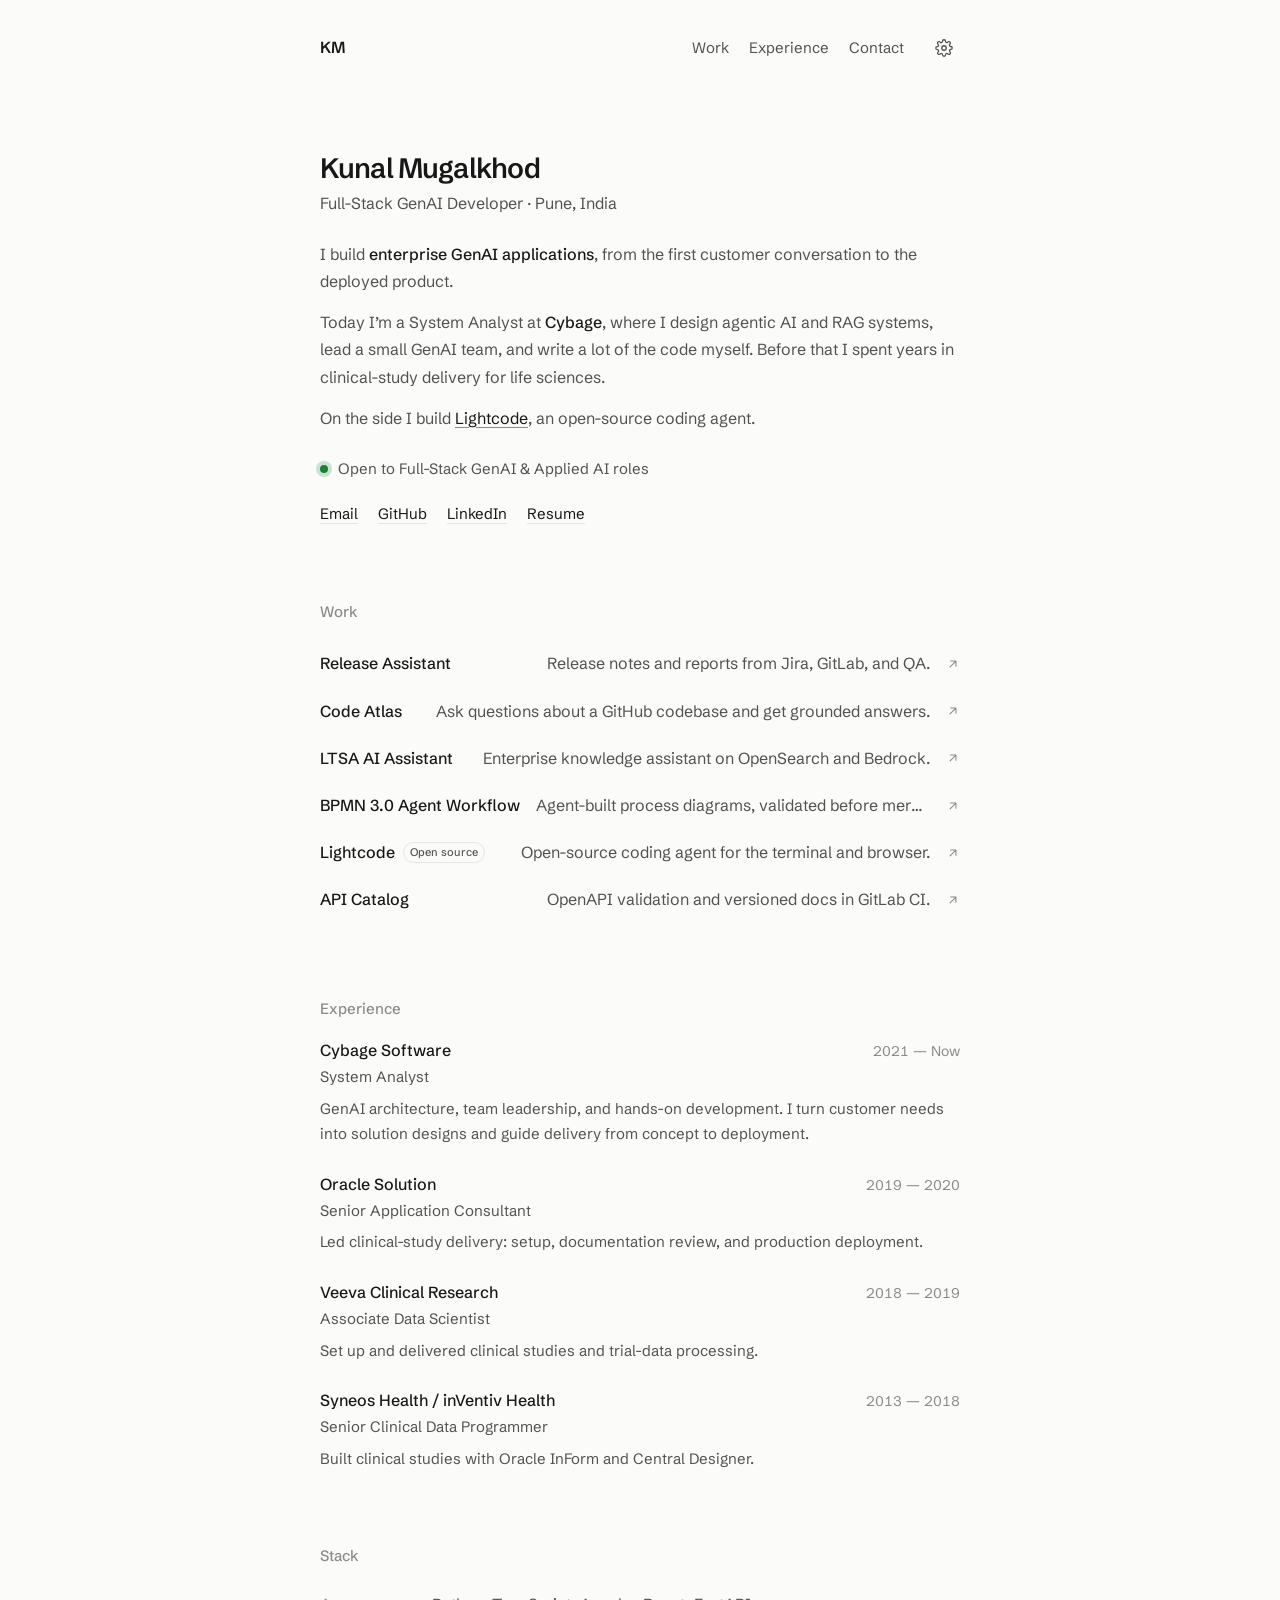
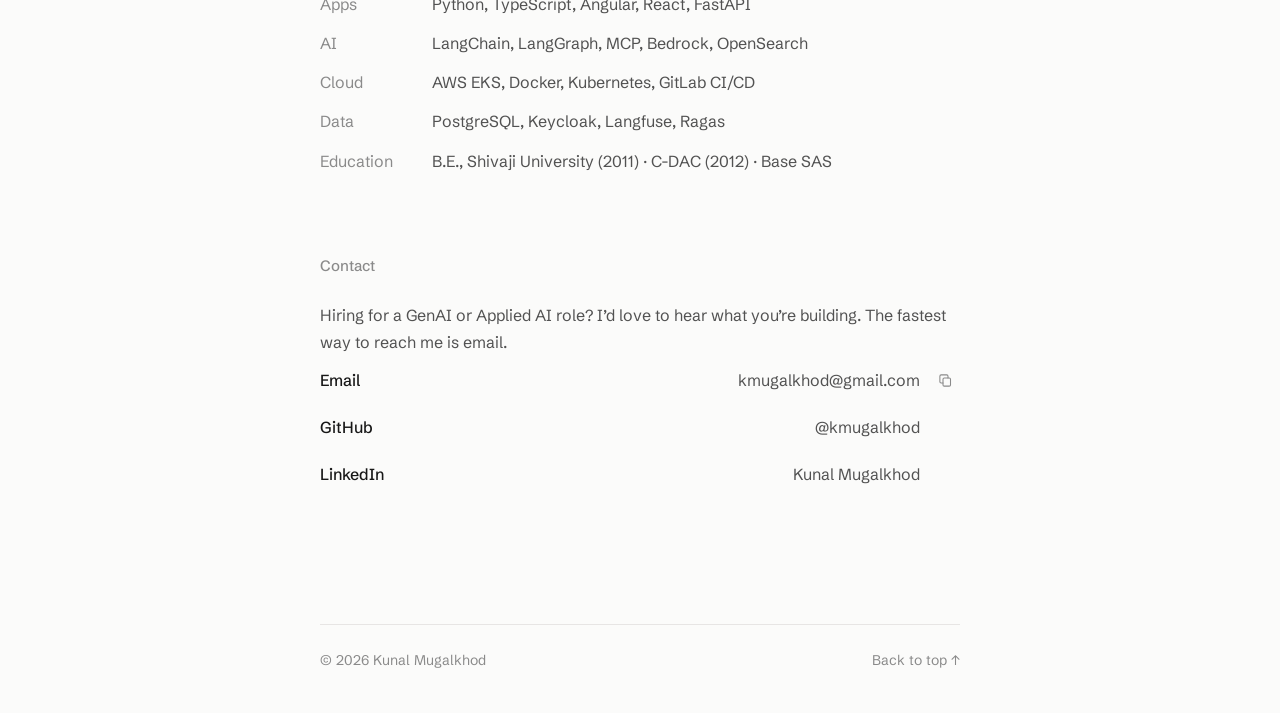
==== commit c1232e5a: "Add appearance panel with theme, font, and colour tint A gear button opens a small panel (inspired b" ====
--- a/index.html
+++ b/index.html
@@ -22,8 +22,8 @@
   <link rel="canonical" href="https://kmugalkhod.github.io/">
   <link rel="icon" href="./favicon.svg" type="image/svg+xml">
   <script>
-    // Apply the saved (or system) theme before first paint to avoid a dark/light flash.
-    try{var t=localStorage.getItem('kunal-portfolio-theme');if(t!=='light'&&t!=='dark')t=matchMedia('(prefers-color-scheme: light)').matches?'light':'dark';document.documentElement.dataset.theme=t;}catch(e){}
+    // Apply the saved theme, colour, and font before first paint to avoid a flash.
+    try{var d=document.documentElement,s=localStorage,t=s.getItem('kunal-portfolio-theme');if(t!=='light'&&t!=='dark')t=matchMedia('(prefers-color-scheme: light)').matches?'light':'dark';d.dataset.theme=t;var c=s.getItem('kunal-portfolio-tint');if(/^(pink|teal|indigo|amber|violet)$/.test(c))d.dataset.tint=c;var f=s.getItem('kunal-portfolio-font');if(f==='inter'||f==='geist'){d.dataset.font=f;var l=document.createElement('link');l.rel='stylesheet';l.id='font-css';l.href='https://fonts.googleapis.com/css2?family='+(f==='inter'?'Inter':'Geist')+':wght@400;500;600&display=swap';document.head.appendChild(l);}}catch(e){}
   </script>
   <script type="application/ld+json">
   {"@context":"https://schema.org","@type":"Person","name":"Kunal Mugalkhod","jobTitle":"Full-Stack GenAI Developer","url":"https://kmugalkhod.github.io/","address":{"@type":"PostalAddress","addressLocality":"Pune","addressCountry":"IN"},"worksFor":{"@type":"Organization","name":"Cybage Software Pvt. Ltd."},"sameAs":["https://github.com/kmugalkhod","https://www.linkedin.com/in/kunal-mugalkhod-437027b0/"],"knowsAbout":["Generative AI","Agentic AI","Retrieval-augmented generation","Python","FastAPI","Angular","AWS"]}
@@ -36,7 +36,14 @@
   <header class="topbar wrap">
     <a class="brand" href="#home" aria-label="Kunal Mugalkhod — back to top">KM</a>
     <nav id="navigation" aria-label="Main navigation"><a href="#work">Work</a><a href="#experience">Experience</a><a href="#contact">Contact</a></nav>
-    <button id="theme-toggle" class="theme-toggle" aria-label="Switch to light theme" title="Switch to light theme"><svg viewBox="0 0 24 24" fill="none" stroke="currentColor" stroke-width="1.7" stroke-linecap="round" stroke-linejoin="round" aria-hidden="true"><circle cx="12" cy="12" r="4"/><path d="M12 2v2m0 16v2M2 12h2m16 0h2M5 5l1.4 1.4m11.2 11.2L19 19M5 19l1.4-1.4M17.6 6.4 19 5"/></svg></button>
+    <div class="settings">
+      <button id="settings-toggle" class="icon-button" aria-label="Appearance settings" title="Appearance" aria-expanded="false" aria-controls="settings-panel"><svg viewBox="0 0 24 24" fill="none" stroke="currentColor" stroke-width="1.7" stroke-linecap="round" stroke-linejoin="round" aria-hidden="true"><circle cx="12" cy="12" r="3"/><path d="M19.4 15a1.7 1.7 0 0 0 .3 1.8l.1.1a2 2 0 1 1-2.8 2.8l-.1-.1a1.7 1.7 0 0 0-1.8-.3 1.7 1.7 0 0 0-1 1.5V21a2 2 0 1 1-4 0v-.1a1.7 1.7 0 0 0-1.1-1.5 1.7 1.7 0 0 0-1.8.3l-.1.1a2 2 0 1 1-2.8-2.8l.1-.1a1.7 1.7 0 0 0 .3-1.8 1.7 1.7 0 0 0-1.5-1H3a2 2 0 1 1 0-4h.1a1.7 1.7 0 0 0 1.5-1.1 1.7 1.7 0 0 0-.3-1.8l-.1-.1a2 2 0 1 1 2.8-2.8l.1.1a1.7 1.7 0 0 0 1.8.3H9a1.7 1.7 0 0 0 1-1.5V3a2 2 0 1 1 4 0v.1a1.7 1.7 0 0 0 1 1.5 1.7 1.7 0 0 0 1.8-.3l.1-.1a2 2 0 1 1 2.8 2.8l-.1.1a1.7 1.7 0 0 0-.3 1.8V9a1.7 1.7 0 0 0 1.5 1H21a2 2 0 1 1 0 4h-.1a1.7 1.7 0 0 0-1.5 1Z"/></svg></button>
+      <div id="settings-panel" class="settings-panel" role="group" aria-label="Appearance" hidden>
+        <div class="pills" role="group" aria-label="Theme"><button data-theme-choice="light" aria-pressed="false">Light</button><button data-theme-choice="dark" aria-pressed="false">Dark</button></div>
+        <div class="pills" role="group" aria-label="Font"><button data-font="schibsted" aria-pressed="false" style="font-family:'Schibsted Grotesk'">Schibsted</button><button data-font="inter" aria-pressed="false">Inter</button><button data-font="geist" aria-pressed="false">Geist</button></div>
+        <div class="swatches" role="group" aria-label="Colour"><button class="swatch" data-tint="neutral" aria-label="Neutral" title="Neutral" aria-pressed="false" style="--swatch:#78716c"></button><button class="swatch" data-tint="pink" aria-label="Pink" title="Pink" aria-pressed="false" style="--swatch:#d946ef"></button><button class="swatch" data-tint="teal" aria-label="Teal" title="Teal" aria-pressed="false" style="--swatch:#14b8a6"></button><button class="swatch" data-tint="indigo" aria-label="Indigo" title="Indigo" aria-pressed="false" style="--swatch:#6366f1"></button><button class="swatch" data-tint="amber" aria-label="Amber" title="Amber" aria-pressed="false" style="--swatch:#f59e0b"></button><button class="swatch" data-tint="violet" aria-label="Violet" title="Violet" aria-pressed="false" style="--swatch:#8b5cf6"></button></div>
+      </div>
+    </div>
   </header>
   <main id="main" class="wrap">
     <section id="home" class="hero" aria-labelledby="hero-title">
--- a/styles.css
+++ b/styles.css
@@ -3,6 +3,20 @@
 /* Themes */
 :root{color-scheme:dark;--bg:#111;--panel:#1a1a1a;--hover:#1c1c1c;--text:#ececec;--muted:#a3a3a3;--faint:#737373;--line:#262626;--accent:#9db4e0;--button:#ececec;--button-text:#111;--green:#3fb950;--font:"Schibsted Grotesk",ui-sans-serif,system-ui,sans-serif;--mono:ui-monospace,SFMono-Regular,Consolas,monospace}
 html[data-theme="light"]{color-scheme:light;--bg:#fbfbfa;--panel:#fff;--hover:#f1f1ef;--text:#171717;--muted:#525252;--faint:#8a8a8a;--line:#e7e5e4;--accent:#2f5da0;--button:#171717;--button-text:#fff;--green:#1a7f37}
+
+/* Fonts (Inter and Geist load from Google Fonts only when picked) */
+html[data-font="inter"]{--font:Inter,ui-sans-serif,system-ui,sans-serif}
+html[data-font="geist"]{--font:Geist,ui-sans-serif,system-ui,sans-serif}
+
+/* Colour tints: each sets a palette, and the whole page is derived from it */
+html[data-tint="pink"]{--t50:#fdf4ff;--t200:#f5d0fe;--t300:#f0abfc;--t400:#e879f9;--t600:#c026d3;--t700:#a21caf;--t800:#86198f;--t900:#701a75;--t950:#4a044e}
+html[data-tint="teal"]{--t50:#f0fdfa;--t200:#99f6e4;--t300:#5eead4;--t400:#2dd4bf;--t600:#0d9488;--t700:#0f766e;--t800:#115e59;--t900:#134e4a;--t950:#042f2e}
+html[data-tint="indigo"]{--t50:#eef2ff;--t200:#c7d2fe;--t300:#a5b4fc;--t400:#818cf8;--t600:#4f46e5;--t700:#4338ca;--t800:#3730a3;--t900:#312e81;--t950:#1e1b4b}
+html[data-tint="amber"]{--t50:#fffbeb;--t200:#fde68a;--t300:#fcd34d;--t400:#fbbf24;--t600:#b45309;--t700:#92400e;--t800:#92400e;--t900:#78350f;--t950:#451a03}
+html[data-tint="violet"]{--t50:#f5f3ff;--t200:#ddd6fe;--t300:#c4b5fd;--t400:#a78bfa;--t600:#7c3aed;--t700:#6d28d9;--t800:#5b21b6;--t900:#4c1d95;--t950:#2e1065}
+html[data-tint][data-theme="light"]{--bg:var(--t50);--panel:color-mix(in srgb,#fff 70%,var(--t50));--hover:color-mix(in srgb,var(--t200) 40%,var(--t50));--line:color-mix(in srgb,var(--t200) 70%,var(--t50));--text:var(--t900);--muted:var(--t700);--faint:var(--t600);--accent:var(--t600);--button:var(--t900);--button-text:var(--t50)}
+html[data-tint][data-theme="dark"]{--bg:color-mix(in srgb,var(--t950) 35%,#0a0a0a);--panel:color-mix(in srgb,var(--t950) 50%,#111);--hover:color-mix(in srgb,var(--t900) 35%,#111);--line:color-mix(in srgb,var(--t800) 40%,#1a1a1a);--text:var(--t50);--muted:var(--t200);--faint:var(--t400);--accent:var(--t300);--button:var(--t50);--button-text:var(--t950)}
+body{transition:background-color .25s,color .25s}
 
 /* Base */
 *{box-sizing:border-box}
@@ -26,8 +40,22 @@
 .brand{font-weight:600;letter-spacing:-.02em}
 nav{display:flex;gap:20px;margin-left:auto;font-size:15px;color:var(--muted)}
 nav a:hover{color:var(--text)}
-.theme-toggle{width:32px;height:32px;display:grid;place-items:center;border-radius:8px;color:var(--muted)}
-.theme-toggle:hover{background:var(--hover);color:var(--text)}
+.icon-button{width:32px;height:32px;display:grid;place-items:center;border-radius:8px;color:var(--muted)}
+.icon-button:hover,.icon-button[aria-expanded="true"]{background:var(--hover);color:var(--text)}
+
+/* Appearance panel */
+.settings{position:relative}
+.settings-panel{position:absolute;right:0;top:calc(100% + 8px);z-index:50;display:grid;gap:12px;padding:12px;background:var(--panel);border:1px solid var(--line);border-radius:12px;box-shadow:0 12px 40px #0003}
+.pills{display:flex;gap:4px}
+.pills button{flex:1;font-size:13px;line-height:1;padding:7px 10px;border-radius:7px;color:var(--muted);border:1px solid var(--line);text-align:center;white-space:nowrap}
+.pills button:hover{color:var(--text)}
+.pills button[aria-pressed="true"]{background:var(--text);border-color:var(--text);color:var(--bg)}
+.pills [data-font="inter"]{font-family:Inter,var(--font)}
+.pills [data-font="geist"]{font-family:Geist,var(--font)}
+.swatches{display:flex;justify-content:space-between;gap:8px;padding-top:12px;border-top:1px dashed var(--line)}
+.swatch{width:18px;height:18px;border-radius:50%;background:var(--swatch);box-shadow:0 0 0 1px #0002 inset;transition:transform .15s}
+.swatch:hover{transform:scale(1.15)}
+.swatch[aria-pressed="true"]{box-shadow:0 0 0 2px var(--panel),0 0 0 4px var(--swatch)}
 
 /* Sections */
 main>section{margin-top:72px}
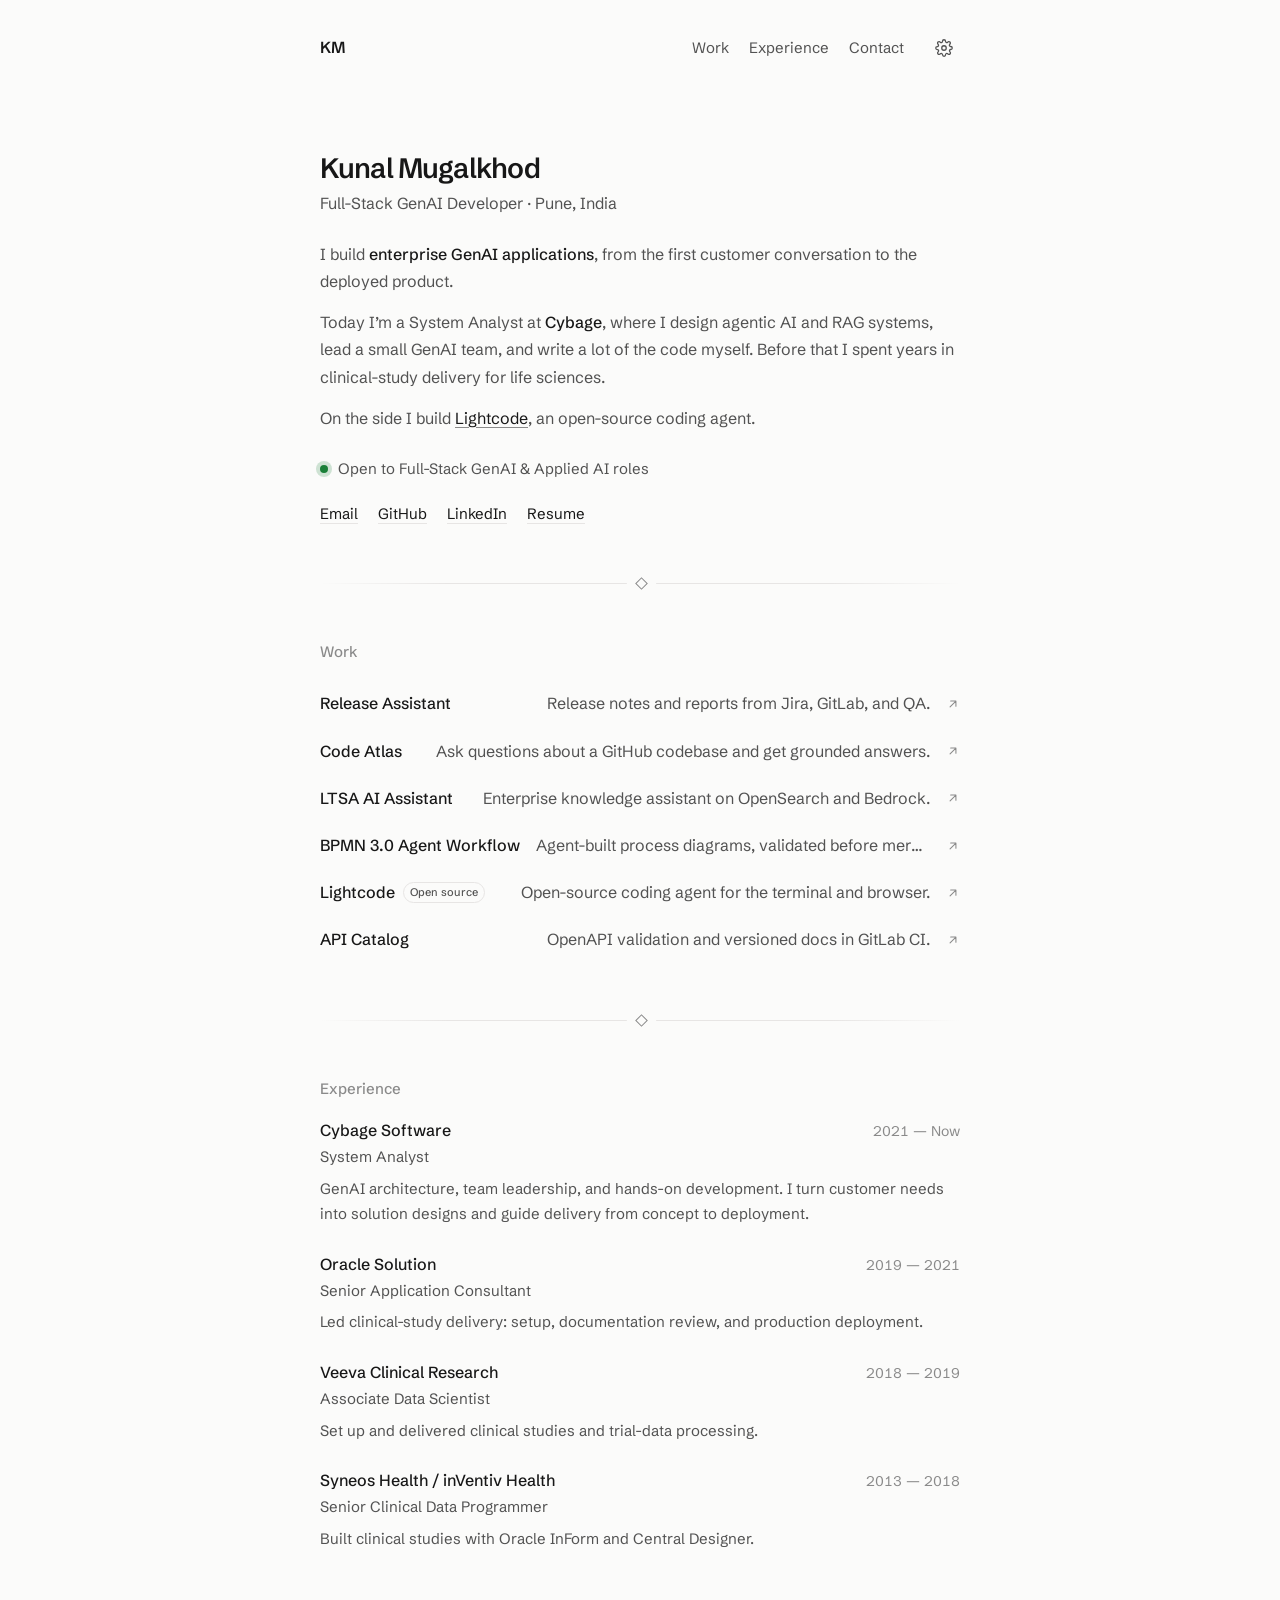
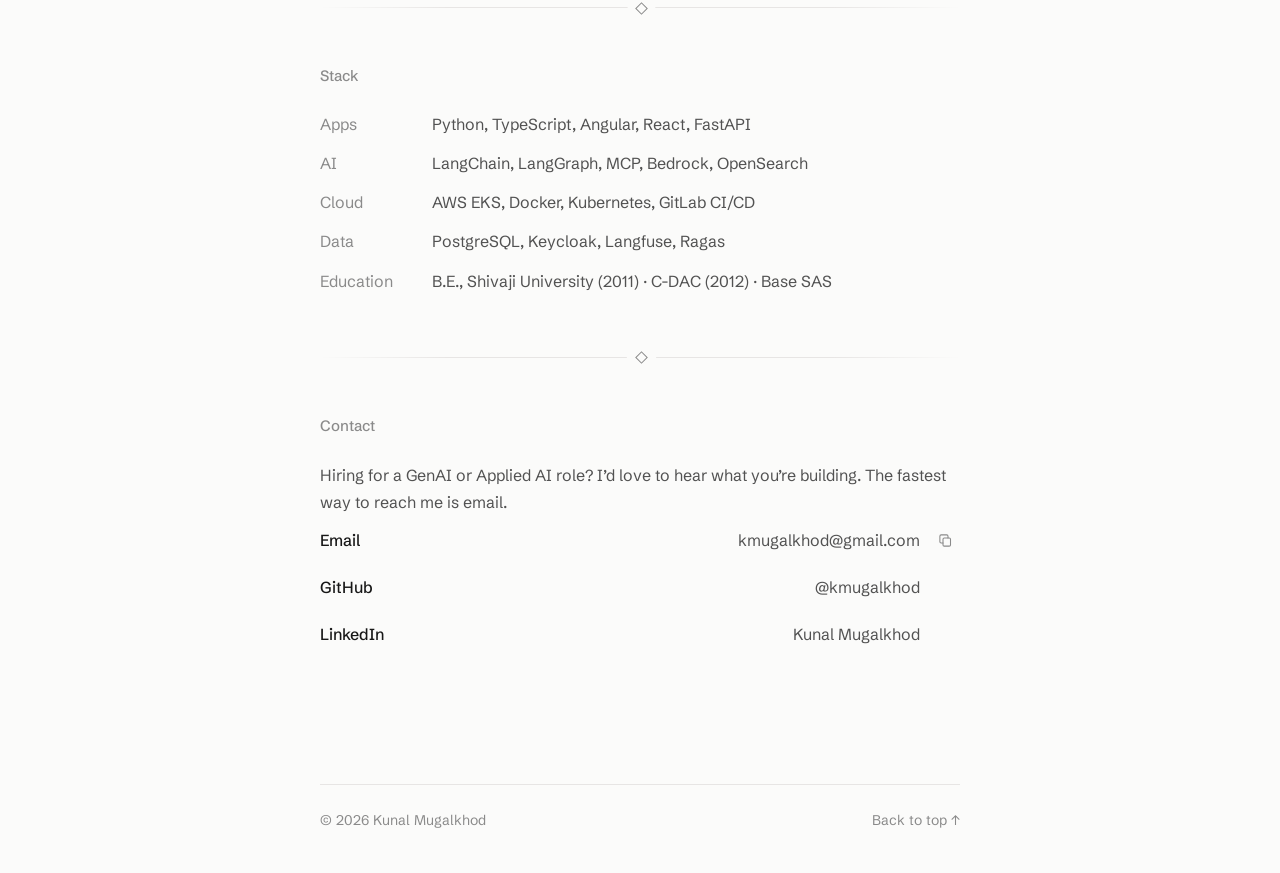
==== commit 0291f6d2: "Correct Oracle Solution dates to 2019–2021 - Website experience timeline: 2019 — 2020 -> 2019 — 2021" ====
--- a/index.html
+++ b/index.html
@@ -73,7 +73,7 @@
       <h2 id="experience-title" class="label">Experience</h2>
       <ol class="jobs">
         <li><div class="job-top"><h3>Cybage Software</h3><span class="date">2021 — Now</span></div><p class="job-role">System Analyst</p><p class="job-text">GenAI architecture, team leadership, and hands-on development. I turn customer needs into solution designs and guide delivery from concept to deployment.</p></li>
-        <li><div class="job-top"><h3>Oracle Solution</h3><span class="date">2019 — 2020</span></div><p class="job-role">Senior Application Consultant</p><p class="job-text">Led clinical-study delivery: setup, documentation review, and production deployment.</p></li>
+        <li><div class="job-top"><h3>Oracle Solution</h3><span class="date">2019 — 2021</span></div><p class="job-role">Senior Application Consultant</p><p class="job-text">Led clinical-study delivery: setup, documentation review, and production deployment.</p></li>
         <li><div class="job-top"><h3>Veeva Clinical Research</h3><span class="date">2018 — 2019</span></div><p class="job-role">Associate Data Scientist</p><p class="job-text">Set up and delivered clinical studies and trial-data processing.</p></li>
         <li><div class="job-top"><h3>Syneos Health / inVentiv Health</h3><span class="date">2013 — 2018</span></div><p class="job-role">Senior Clinical Data Programmer</p><p class="job-text">Built clinical studies with Oracle InForm and Central Designer.</p></li>
       </ol>
--- a/styles.css
+++ b/styles.css
@@ -60,6 +60,10 @@
 /* Sections */
 main>section{margin-top:72px}
 main>section.hero{margin-top:88px}
+/* Section separator: a hairline that fades at both ends, with a small diamond at its centre */
+main>section+section{position:relative;margin-top:56px;padding-top:56px}
+main>section+section::before{content:'';position:absolute;top:0;left:0;right:0;height:1px;background:linear-gradient(90deg,transparent,var(--line) 20%,var(--line) 80%,transparent)}
+main>section+section::after{content:'';position:absolute;top:-3.5px;left:50%;width:7px;height:7px;margin-left:-3.5px;transform:rotate(45deg);border:1px solid var(--faint);background:var(--bg);box-shadow:0 0 0 6px var(--bg)}
 .label{font-size:15px;font-weight:500;color:var(--faint);margin-bottom:16px}
 
 /* Hero */
@@ -157,6 +161,7 @@
   nav{gap:14px;font-size:14px}
   main>section{margin-top:56px}
   main>section.hero{margin-top:56px}
+  main>section+section{margin-top:44px;padding-top:44px}
   .row{flex-direction:column;gap:2px}
   .row-meta{text-align:left;white-space:normal;font-size:15px}
   .row svg{position:absolute;right:12px;top:16px}
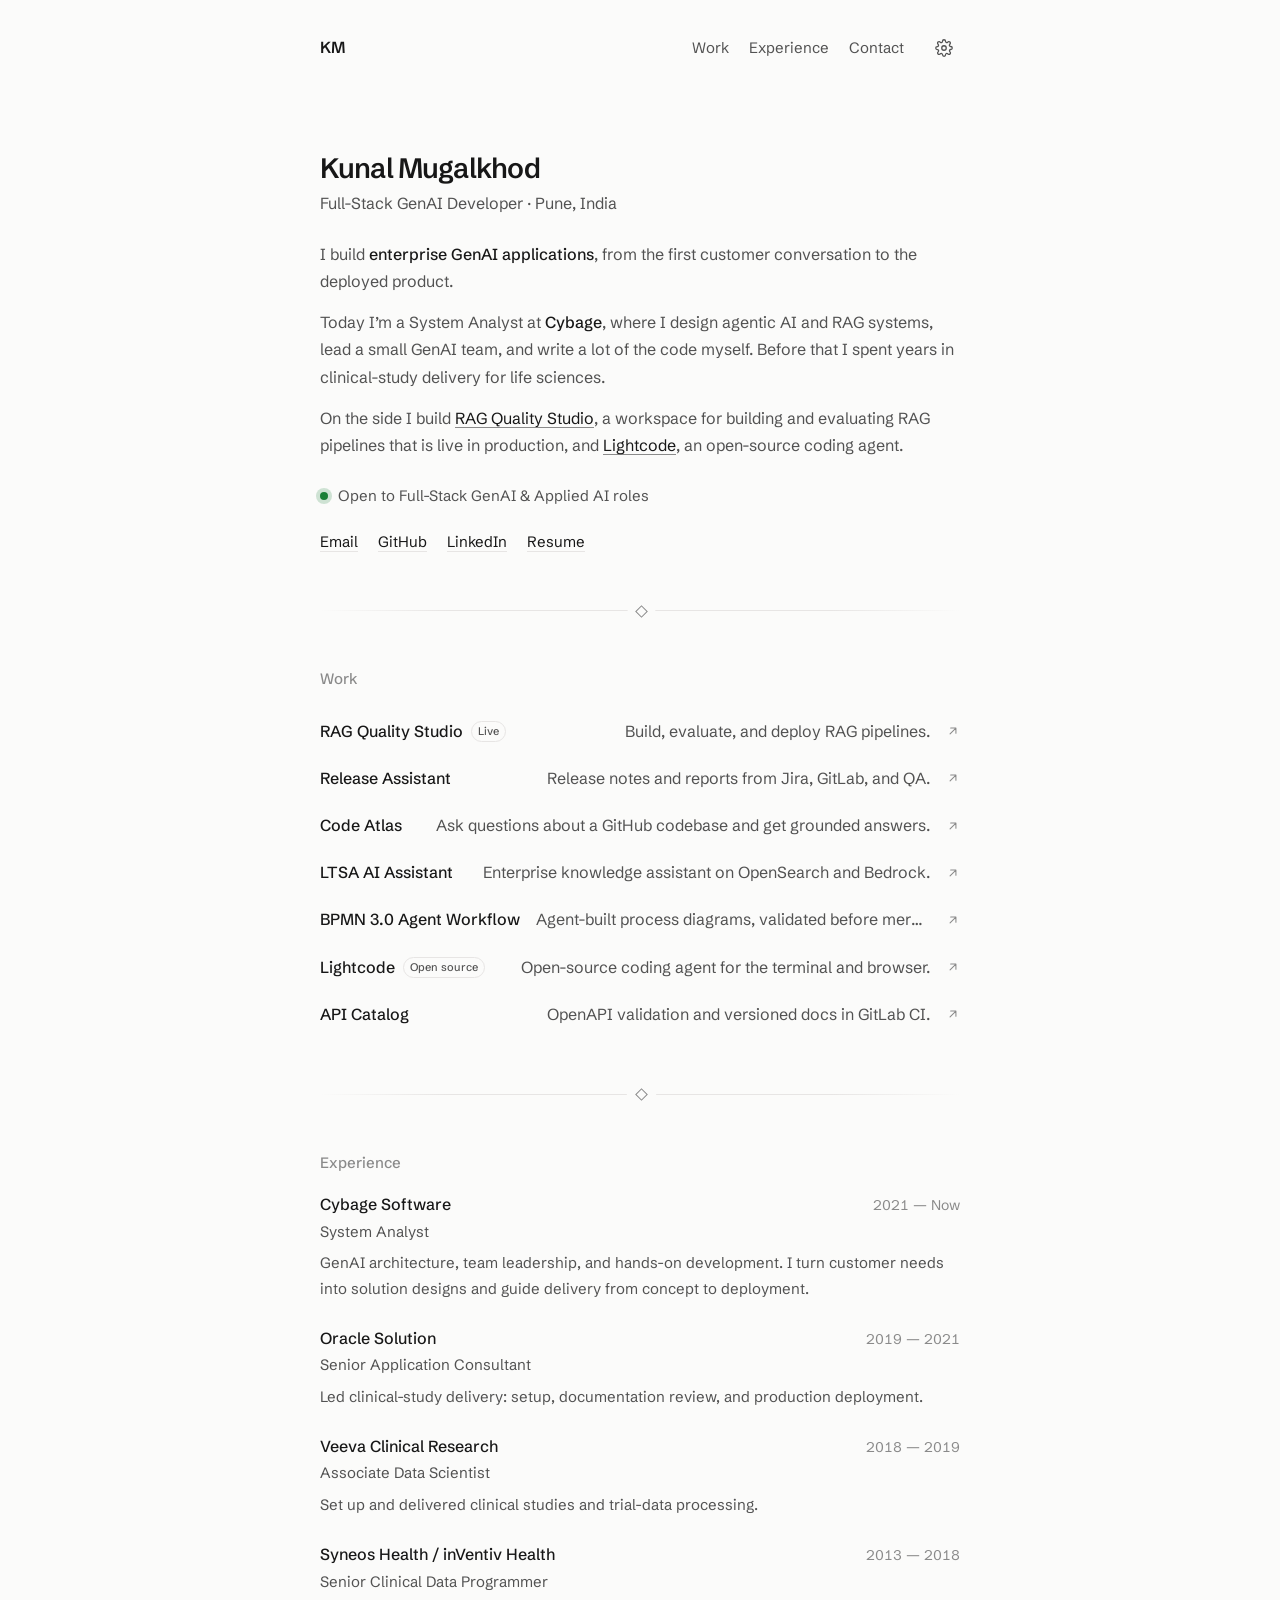
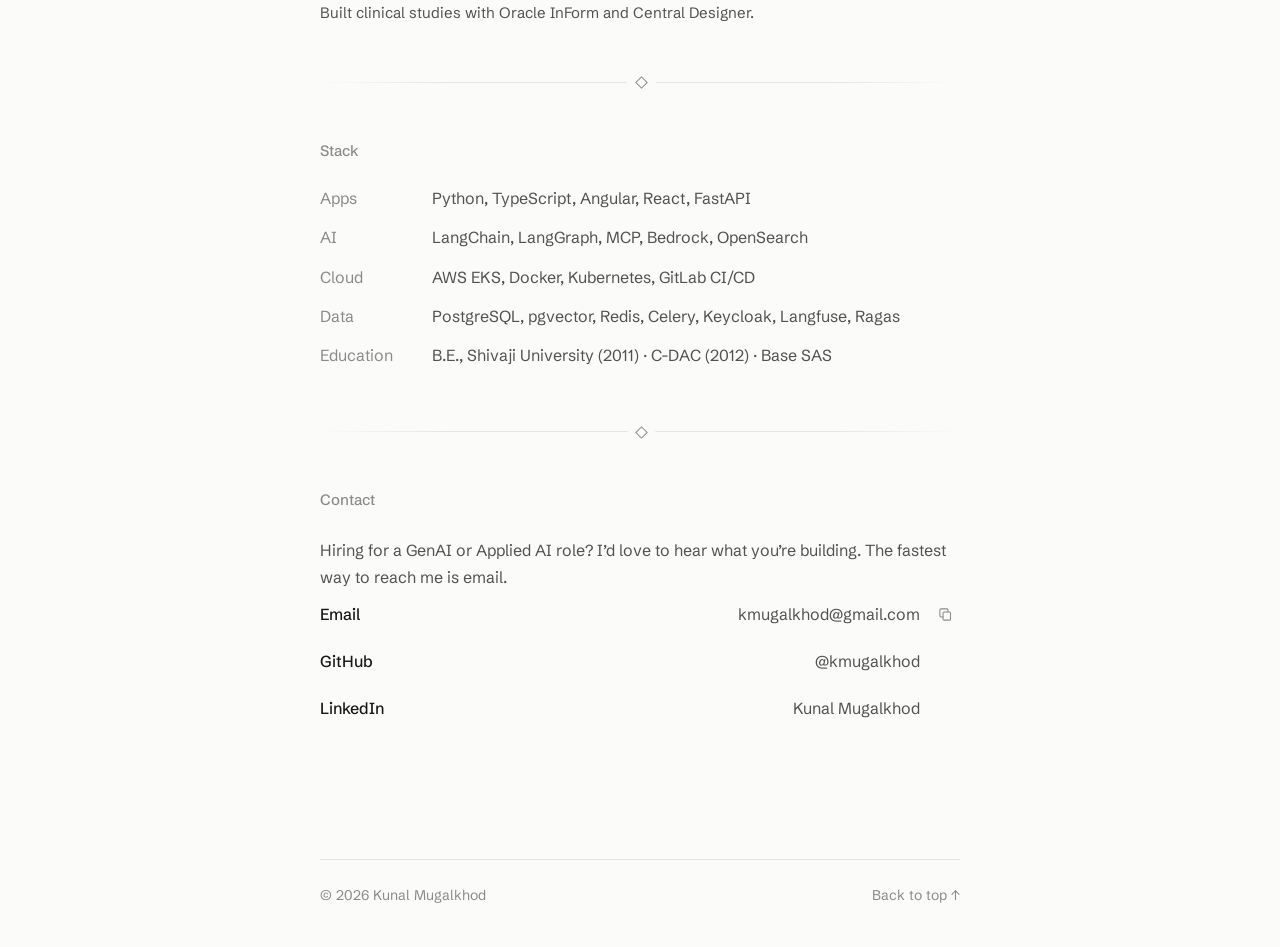
==== commit f0867e7c: "Add RAG Quality Studio to the portfolio New Work entry with a Live badge, a detail dialog linking to" ====
--- a/index.html
+++ b/index.html
@@ -52,7 +52,7 @@
       <div class="prose">
         <p>I build <strong>enterprise GenAI applications</strong>, from the first customer conversation to the deployed product.</p>
         <p>Today I’m a System Analyst at <strong>Cybage</strong>, where I design agentic AI and RAG systems, lead a small GenAI team, and write a lot of the code myself. Before that I spent years in clinical-study delivery for life sciences.</p>
-        <p>On the side I build <a href="https://github.com/kmugalkhod/lightcode" target="_blank" rel="noopener noreferrer">Lightcode</a>, an open-source coding agent.</p>
+        <p>On the side I build <a href="https://ragqualitystudio.com/" target="_blank" rel="noopener noreferrer">RAG Quality Studio</a>, a workspace for building and evaluating RAG pipelines that is live in production, and <a href="https://github.com/kmugalkhod/lightcode" target="_blank" rel="noopener noreferrer">Lightcode</a>, an open-source coding agent.</p>
       </div>
       <p class="status"><span class="status-dot" aria-hidden="true"></span>Open to Full-Stack GenAI &amp; Applied AI roles</p>
       <ul class="link-row">
@@ -66,7 +66,7 @@
     <section id="work" aria-labelledby="work-title">
       <h2 id="work-title" class="label">Work</h2>
       <ul id="project-list" class="list"></ul>
-      <noscript><p class="muted">Projects: Release Assistant, Code Atlas, LTSA AI Assistant, BPMN 3.0 Agent Workflow, Lightcode, and API Catalog. <a href="mailto:kmugalkhod@gmail.com">Ask me for details.</a></p></noscript>
+      <noscript><p class="muted">Projects: RAG Quality Studio (ragqualitystudio.com), Release Assistant, Code Atlas, LTSA AI Assistant, BPMN 3.0 Agent Workflow, Lightcode, and API Catalog. <a href="mailto:kmugalkhod@gmail.com">Ask me for details.</a></p></noscript>
     </section>
 
     <section id="experience" aria-labelledby="experience-title">
@@ -85,7 +85,7 @@
         <div><dt>Apps</dt><dd>Python, TypeScript, Angular, React, FastAPI</dd></div>
         <div><dt>AI</dt><dd>LangChain, LangGraph, MCP, Bedrock, OpenSearch</dd></div>
         <div><dt>Cloud</dt><dd>AWS EKS, Docker, Kubernetes, GitLab CI/CD</dd></div>
-        <div><dt>Data</dt><dd>PostgreSQL, Keycloak, Langfuse, Ragas</dd></div>
+        <div><dt>Data</dt><dd>PostgreSQL, pgvector, Redis, Celery, Keycloak, Langfuse, Ragas</dd></div>
         <div><dt>Education</dt><dd>B.E., Shivaji University (2011) · C-DAC (2012) · Base SAS</dd></div>
       </dl>
     </section>
